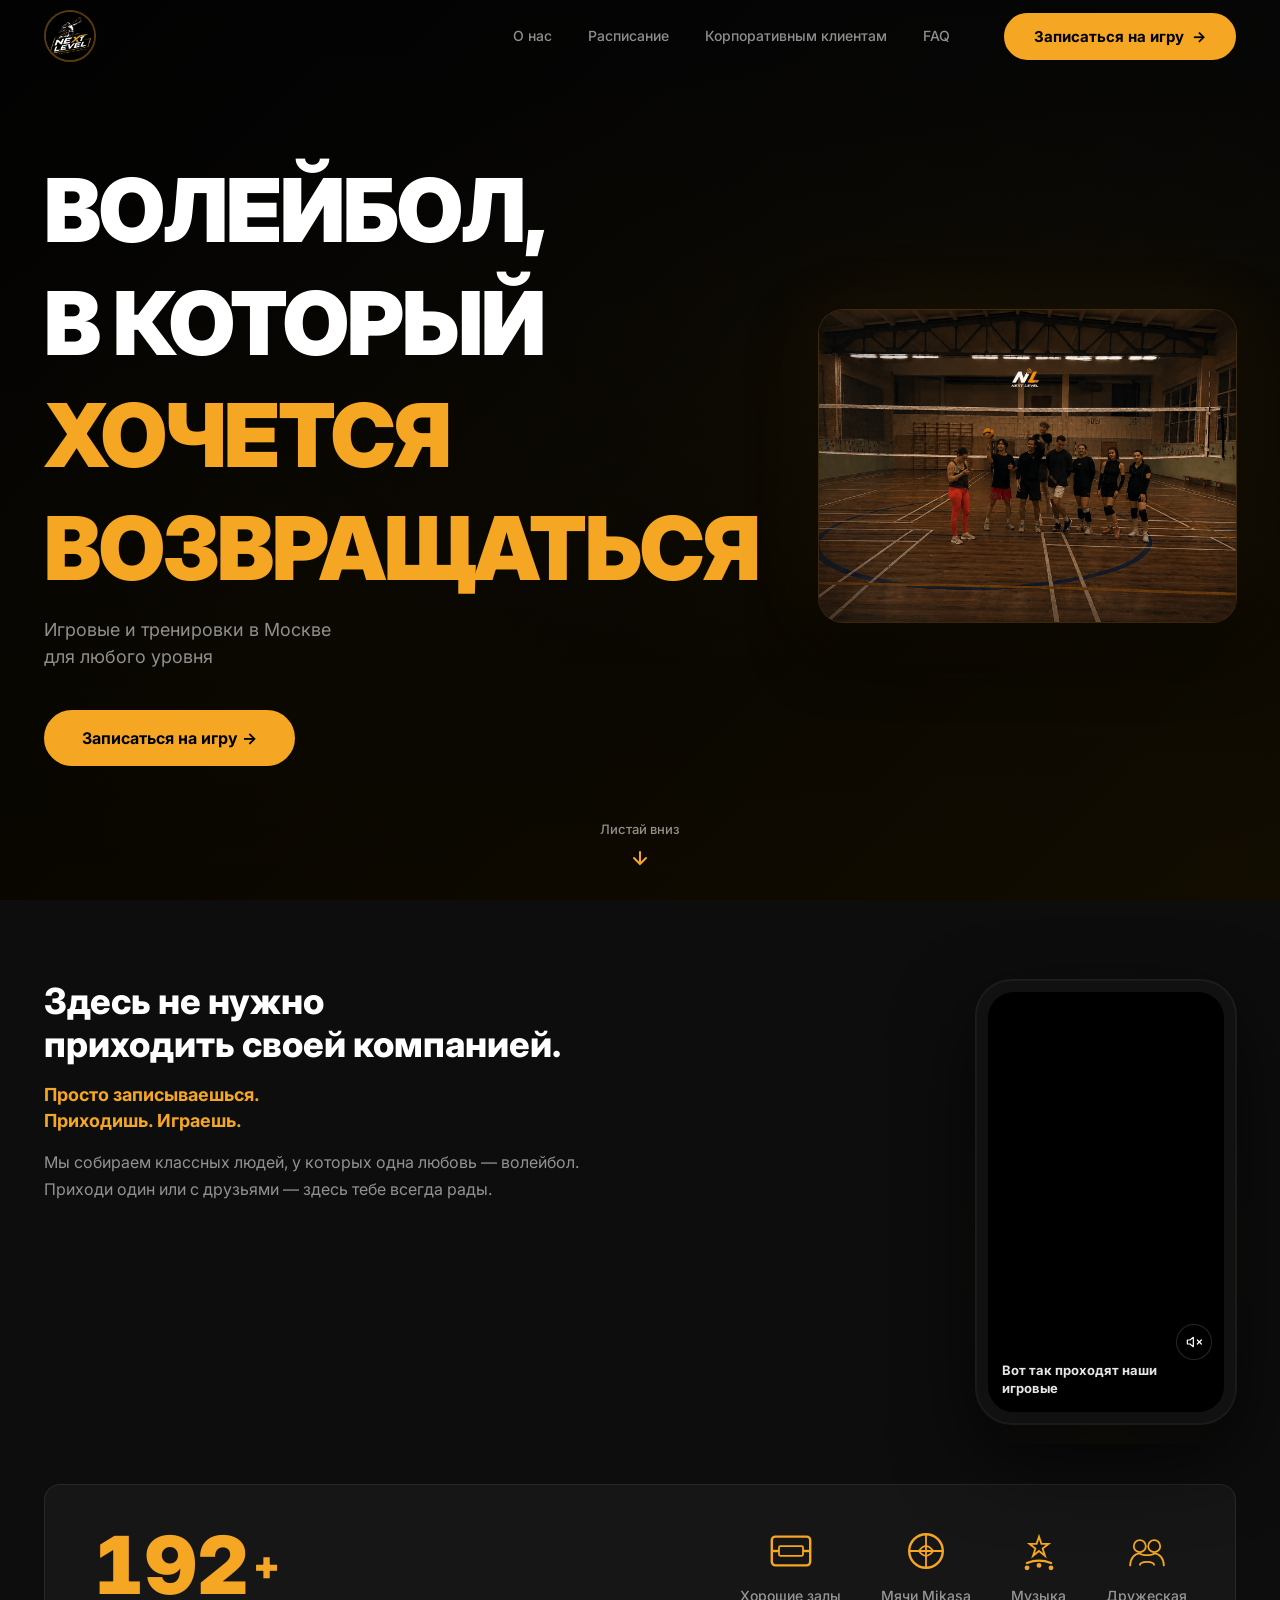
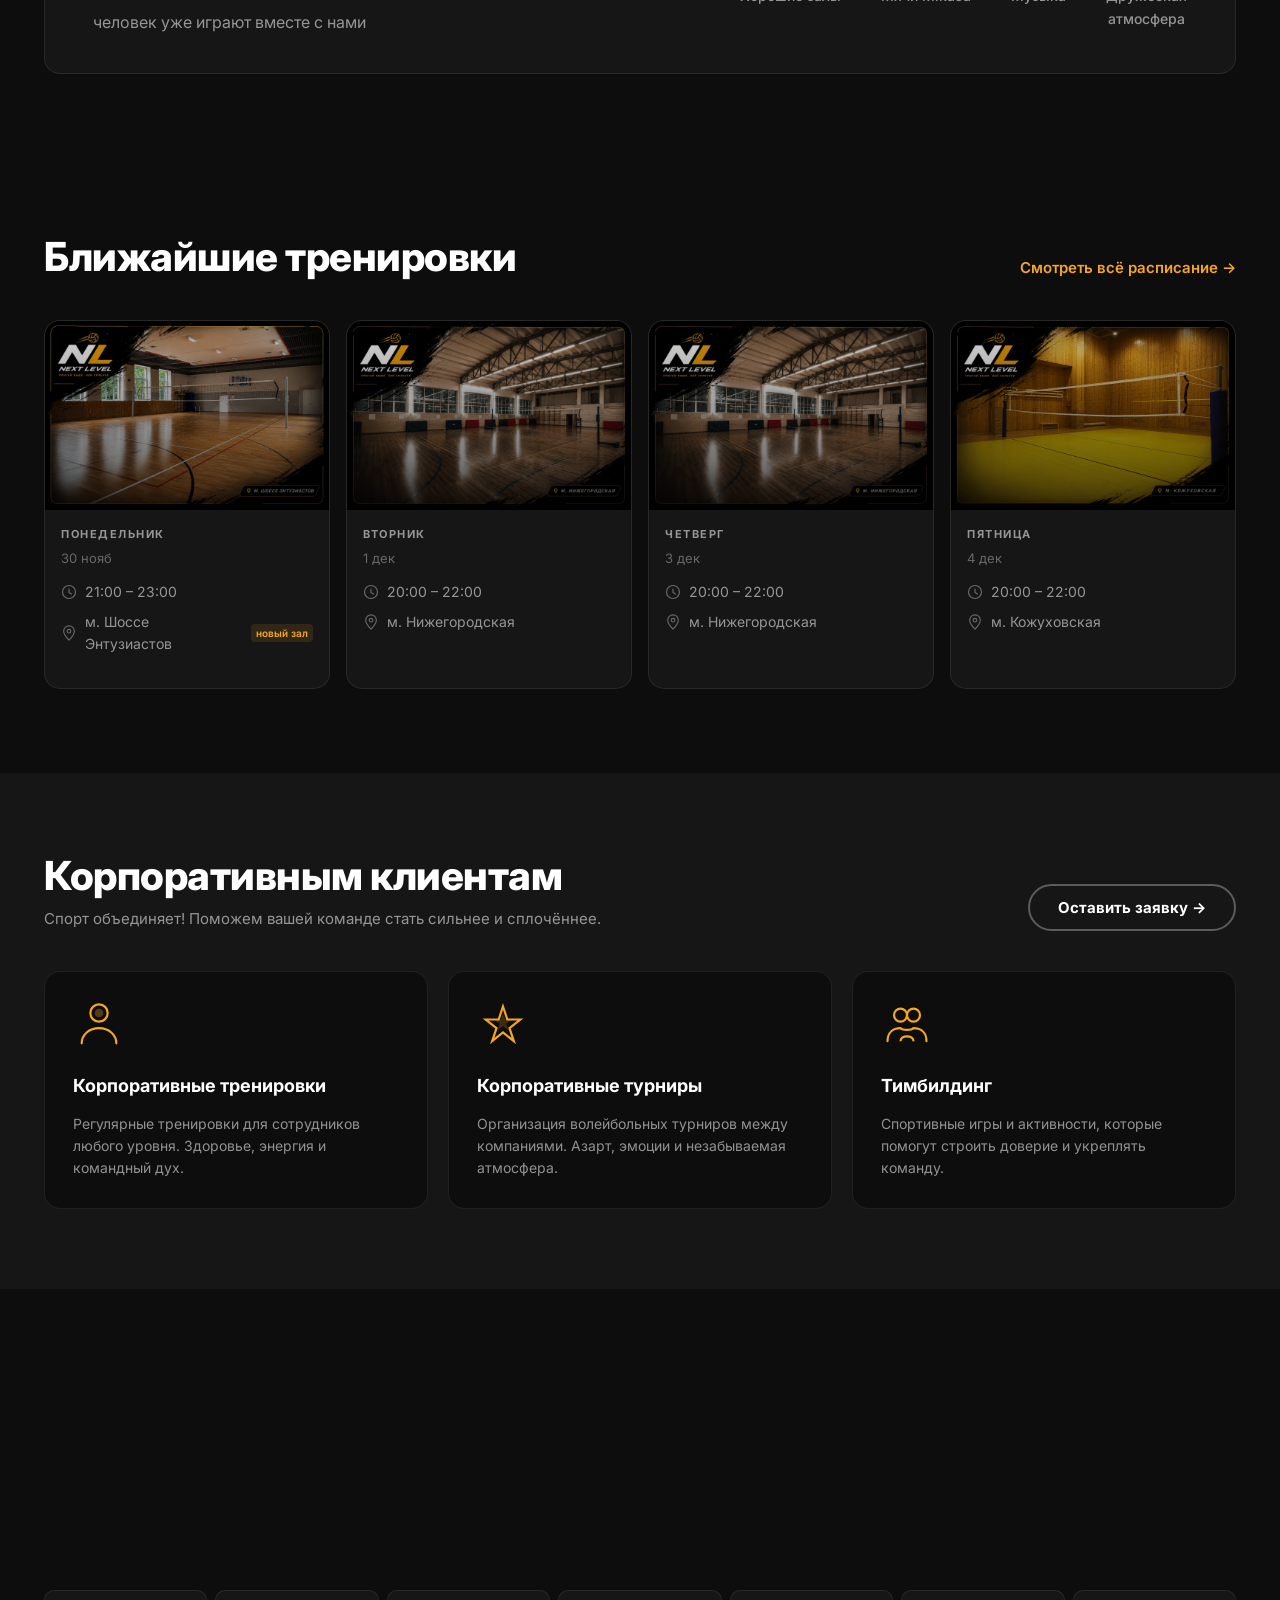
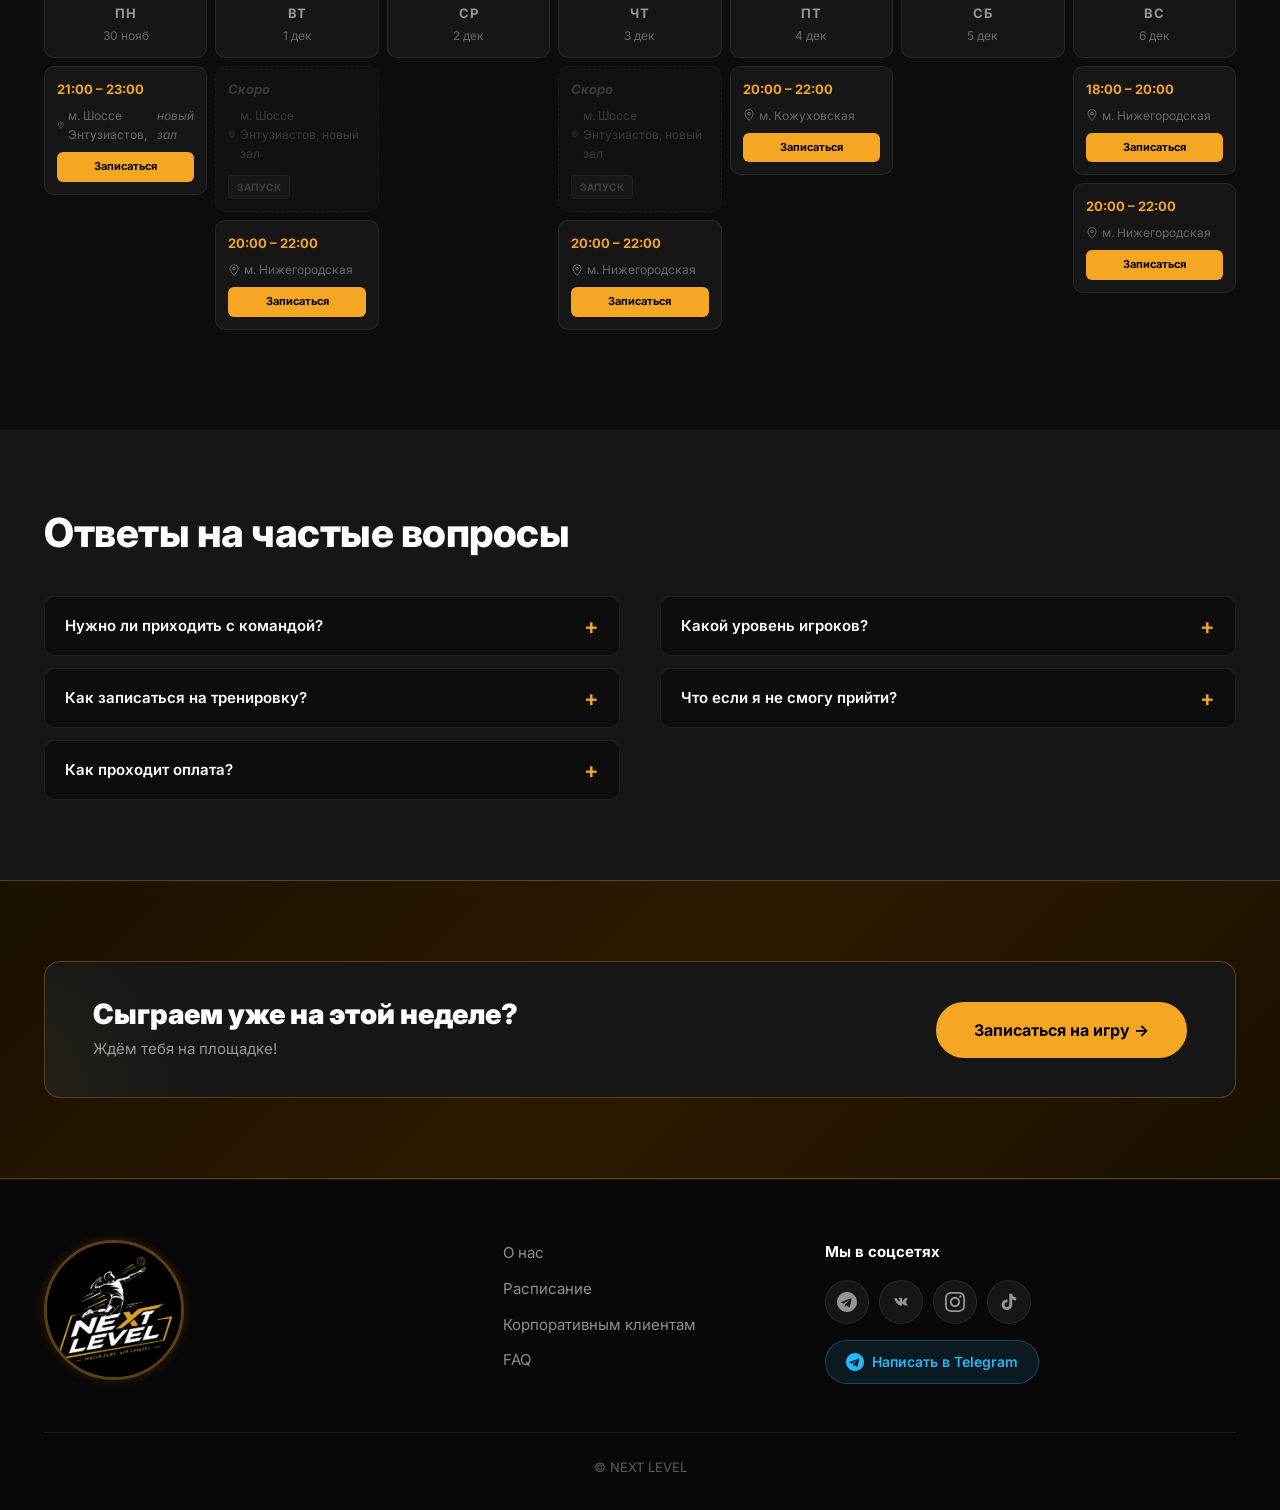
==== index.html @ ae719f9b "favicon" ====
<!DOCTYPE html>
<html lang="ru">
<head>
  <meta charset="UTF-8">
  <meta name="viewport" content="width=device-width, initial-scale=1.0">
  <meta name="description" content="NEXT LEVEL — волейбол в Москве для любого уровня. Игровые и тренировки в лучших залах города. Приходи один — уходи с командой. Записывайся онлайн!">
  <meta name="keywords" content="волейбол Москва, волейбольные тренировки, волейбол для начинающих, волейбол записаться, игровой волейбол, Next Level волейбол">
  <meta name="robots" content="index, follow">
  <meta name="author" content="NEXT LEVEL">

  <meta property="og:title" content="NEXT LEVEL — Волейбол в который хочется возвращаться">
  <meta property="og:description" content="Игровые и тренировки в Москве для любого уровня. 200+ игроков уже с нами. Записывайся онлайн!">
  <meta property="og:type" content="website">
  <meta property="og:url" content="https://nextlevel-msk.ru/">
  <meta property="og:site_name" content="NEXT LEVEL">
  <meta property="og:locale" content="ru_RU">
  <meta property="og:image" content="https://nextlevel-msk.ru/hero.png">
  <meta property="og:image:alt" content="Волейбольная тренировка NEXT LEVEL — игроки в зале">

  <meta name="twitter:card" content="summary_large_image">
  <meta name="twitter:title" content="NEXT LEVEL — Волейбол в который хочется возвращаться">
  <meta name="twitter:description" content="Игровые и тренировки в Москве для любого уровня. 200+ игроков уже с нами.">
  <meta name="twitter:image" content="https://nextlevel-msk.ru/hero.png">

  <meta name="theme-color" content="#F5A623">

  <link rel="shortcut icon" href="favicon.ico" type="image/x-icon">
  <link rel="icon" href="favicon.ico" type="image/x-icon">
  <link rel="apple-touch-icon" href="logo.png">
  <link rel="canonical" href="https://nextlevel-msk.ru/">

  <script type="application/ld+json">
  {
    "@context": "https://schema.org",
    "@type": "SportsOrganization",
    "name": "NEXT LEVEL",
    "description": "Волейбольный клуб в Москве для любого уровня. Игровые и тренировки для любого уровня — новичок, средний, средний+.",
    "url": "https://nextlevel-msk.ru",
    "logo": "https://nextlevel-msk.ru/logo.png",
    "image": "https://nextlevel-msk.ru/hero.png",
    "sport": "Волейбол",
    "areaServed": "Москва",
    "sameAs": [
      "https://t.me/next_level_volley",
      "https://www.instagram.com/next_level_volley_msk/",
      "https://www.tiktok.com/@next_level_volley",
      "https://vk.ru/next_level_volley"
    ],
    "location": [
      {
        "@type": "Place",
        "name": "Зал у м. Шоссе Энтузиастов",
        "address": {
          "@type": "PostalAddress",
          "addressLocality": "Москва",
          "addressCountry": "RU",
          "description": "м. Шоссе Энтузиастов"
        }
      },
      {
        "@type": "Place",
        "name": "Зал у м. Нижегородская",
        "address": {
          "@type": "PostalAddress",
          "addressLocality": "Москва",
          "addressCountry": "RU",
          "description": "м. Нижегородская"
        }
      },
      {
        "@type": "Place",
        "name": "Зал у м. Кожуховская",
        "address": {
          "@type": "PostalAddress",
          "addressLocality": "Москва",
          "addressCountry": "RU",
          "description": "м. Кожуховская"
        }
      }
    ]
  }
  </script>

  <title>NEXT LEVEL — Волейбол в Москве | Тренировки и игры для любого уровня</title>

  <link rel="preload" href="hero.webp" as="image" fetchpriority="high" type="image/webp">

  <link rel="preconnect" href="https://fonts.googleapis.com">
  <link rel="preconnect" href="https://fonts.gstatic.com" crossorigin>
  <link href="https://fonts.googleapis.com/css2?family=Inter:wght@400;500;600;700;800;900&display=swap" rel="stylesheet">

  <link rel="stylesheet" href="styles.css">
</head>
<body>

  <script type="text/javascript">
    (function(m,e,t,r,i,k,a){
        m[i]=m[i]||function(){(m[i].a=m[i].a||[]).push(arguments)};
        m[i].l=1*new Date();
        for (var j = 0; j < document.scripts.length; j++) {if (document.scripts[j].src === r) { return; }}
        k=e.createElement(t),a=e.getElementsByTagName(t)[0],k.async=1,k.src=r,a.parentNode.insertBefore(k,a)
    })(window, document,'script','https://mc.yandex.ru/metrika/tag.js?id=111438851', 'ym');
    ym(111438851, 'init', {ssr:true, webvisor:true, clickmap:true, ecommerce:"dataLayer", referrer: document.referrer, url: location.href, accurateTrackBounce:true, trackLinks:true});
  </script>
  <noscript><div><img src="https://mc.yandex.ru/watch/111438851" style="position:absolute; left:-9999px;" alt=""></div></noscript>

  <header class="header" id="header">
    <div class="container header__inner">
      <a href="/" class="logo" aria-label="NEXT LEVEL — на главную">
        <picture>
          <source srcset="logo.webp" type="image/webp">
          <img src="logo.png" alt="NEXT LEVEL — Волейбол в Москве" class="logo__img" width="52" height="52">
        </picture>
      </a>

      <nav class="nav" aria-label="Основная навигация">
        <ul class="nav__list">
          <li><a class="nav__link" href="#about">О нас</a></li>
          <li><a class="nav__link" href="#schedule">Расписание</a></li>
          <li><a class="nav__link" href="#corporate">Корпоративным клиентам</a></li>
          <li><a class="nav__link" href="#faq">FAQ</a></li>
        </ul>
      </nav>

      <a href="https://t.me/next_level_volley" target="_blank" rel="noopener noreferrer" class="btn btn--primary header__cta">
        Записаться на игру <span class="btn__arrow">→</span>
      </a>

      <button class="burger" id="burger" aria-label="Открыть меню" aria-expanded="false">
        <span></span><span></span><span></span>
      </button>
    </div>

    <div class="mobile-menu" id="mobileMenu" aria-hidden="true">
      <nav aria-label="Мобильная навигация">
        <ul class="mobile-menu__list">
          <li><a class="mobile-menu__link" href="#about">О нас</a></li>
          <li><a class="mobile-menu__link" href="#schedule">Расписание</a></li>
          <li><a class="mobile-menu__link" href="#corporate">Корпоративным клиентам</a></li>
          <li><a class="mobile-menu__link" href="#faq">FAQ</a></li>
        </ul>
        <a href="https://t.me/next_level_volley" target="_blank" rel="noopener noreferrer" class="btn btn--primary mobile-menu__cta">Записаться на игру →</a>
      </nav>
    </div>
  </header>

  <main>

    <section class="hero" aria-label="Главный экран">
      <div class="hero__bg">
        <div class="hero__overlay"></div>
        <div class="hero__particles" id="particles"></div>
      </div>
      <div class="container hero__inner">
        <div class="hero__content">
          <h1 class="hero__title">
            <span class="hero__title-white reveal-up">ВОЛЕЙБОЛ,</span>
            <span class="hero__title-white reveal-up delay-1">В КОТОРЫЙ</span>
            <span class="hero__title-accent reveal-up delay-2">ХОЧЕТСЯ</span>
            <span class="hero__title-accent reveal-up delay-3">ВОЗВРАЩАТЬСЯ</span>
          </h1>
          <p class="hero__sub reveal-up delay-4">Игровые и тренировки в Москве<br>для любого уровня</p>
          <div class="hero__actions reveal-up delay-5">
            <a href="https://t.me/next_level_volley" target="_blank" rel="noopener noreferrer" class="btn btn--primary btn--large">Записаться на игру →</a>
          </div>
        </div>
        <div class="hero__image-wrap">
          <div class="hero__image-placeholder">
            <picture>
              <source srcset="hero.webp" type="image/webp">
              <img src="hero.png" alt="Волейбольная тренировка NEXT LEVEL — игроки в зале" class="hero__photo" loading="eager" decoding="async" fetchpriority="high">
            </picture>
            <div class="hero__photo-overlay"></div>
          </div>
        </div>
      </div>
      <div class="hero__scroll-hint">
        <span>Листай вниз</span>
        <div class="hero__scroll-arrow">
          <svg width="20" height="20" viewBox="0 0 20 20" fill="none" aria-hidden="true">
            <path d="M10 4v12M4 10l6 6 6-6" stroke="#F5A623" stroke-width="2" stroke-linecap="round"/>
          </svg>
        </div>
      </div>
    </section>

    <section class="about section" id="about" aria-label="О нас">
      <div class="container">
        <div class="about__grid">
          <div class="about__content reveal-left">
            <h2 class="about__title">Здесь не нужно<br>приходить своей компанией.</h2>
            <p class="about__accent">Просто записываешься.<br>Приходишь. Играешь.</p>
            <p class="about__text">Мы собираем классных людей, у которых одна любовь — волейбол. Приходи один или с друзьями — здесь тебе всегда рады.</p>
          </div>
          <div class="about__media-wrap reveal-right">
            <div class="reel-frame">
              <div class="reel-frame__phone">
                <div class="reel-frame__screen">
                  <video
                    class="reel-video"
                    id="reelVideo"
                    src="reel_small.mp4"
                    autoplay
                    muted
                    loop
                    playsinline
                    preload="metadata"
                    aria-label="Видео с тренировки NEXT LEVEL"
                  ></video>
                  <button class="reel-mute-btn" id="reelMuteBtn" aria-label="Включить звук">
                    <svg class="icon-muted" viewBox="0 0 24 24" fill="none" aria-hidden="true">
                      <path d="M11 5L6 9H2v6h4l5 4V5z" stroke="currentColor" stroke-width="1.8" stroke-linejoin="round"/>
                      <line x1="23" y1="9" x2="17" y2="15" stroke="currentColor" stroke-width="1.8" stroke-linecap="round"/>
                      <line x1="17" y1="9" x2="23" y2="15" stroke="currentColor" stroke-width="1.8" stroke-linecap="round"/>
                    </svg>
                    <svg class="icon-unmuted" viewBox="0 0 24 24" fill="none" aria-hidden="true" style="display:none">
                      <path d="M11 5L6 9H2v6h4l5 4V5z" stroke="currentColor" stroke-width="1.8" stroke-linejoin="round"/>
                      <path d="M15.54 8.46a5 5 0 010 7.07M19.07 4.93a10 10 0 010 14.14" stroke="currentColor" stroke-width="1.8" stroke-linecap="round"/>
                    </svg>
                  </button>
                  <div class="reel-label">
                    <span>Вот так проходят наши игровые</span>
                  </div>
                </div>
              </div>
              <div class="reel-frame__glow" aria-hidden="true"></div>
            </div>
          </div>
        </div>

        <div class="stats reveal-up">
          <div class="stats__counter">
            <div class="stats__main">
              <span class="stats__number" data-target="200">0</span>
              <span class="stats__plus">+</span>
            </div>
            <p class="stats__label">человек уже играют вместе с нами</p>
          </div>
          <div class="stats__features">
            <div class="stats__feature">
              <div class="stats__icon">
                <svg viewBox="0 0 40 40" fill="none" aria-hidden="true">
                  <rect x="4" y="8" width="32" height="24" rx="3" stroke="#F5A623" stroke-width="2"/>
                  <rect x="10" y="16" width="20" height="8" rx="1" stroke="#F5A623" stroke-width="1.5"/>
                  <line x1="4" y1="20" x2="10" y2="20" stroke="#F5A623" stroke-width="2"/>
                  <line x1="30" y1="20" x2="36" y2="20" stroke="#F5A623" stroke-width="2"/>
                </svg>
              </div>
              <span>Хорошие залы</span>
            </div>
            <div class="stats__feature">
              <div class="stats__icon">
                <svg viewBox="0 0 40 40" fill="none" aria-hidden="true">
                  <circle cx="20" cy="20" r="14" stroke="#F5A623" stroke-width="2"/>
                  <path d="M14 20 Q20 12 26 20 Q20 28 14 20Z" stroke="#F5A623" stroke-width="1.5" fill="none"/>
                  <line x1="20" y1="6" x2="20" y2="34" stroke="#F5A623" stroke-width="1.5"/>
                  <line x1="6" y1="20" x2="34" y2="20" stroke="#F5A623" stroke-width="1.5"/>
                </svg>
              </div>
              <span>Мячи Mikasa</span>
            </div>
            <div class="stats__feature">
              <div class="stats__icon">
                <svg viewBox="0 0 40 40" fill="none" aria-hidden="true">
                  <path d="M20 8 L22 14 L28 14 L23 18 L25 24 L20 20 L15 24 L17 18 L12 14 L18 14 Z" stroke="#F5A623" stroke-width="1.5" fill="none"/>
                  <path d="M10 30 Q20 26 30 30" stroke="#F5A623" stroke-width="2" stroke-linecap="round"/>
                  <circle cx="10" cy="34" r="2" fill="#F5A623"/>
                  <circle cx="20" cy="32" r="2" fill="#F5A623"/>
                  <circle cx="30" cy="34" r="2" fill="#F5A623"/>
                </svg>
              </div>
              <span>Музыка</span>
            </div>
            <div class="stats__feature">
              <div class="stats__icon">
                <svg viewBox="0 0 40 40" fill="none" aria-hidden="true">
                  <circle cx="14" cy="16" r="5" stroke="#F5A623" stroke-width="1.5"/>
                  <circle cx="26" cy="16" r="5" stroke="#F5A623" stroke-width="1.5"/>
                  <path d="M6 32 C6 26 10 22 14 22" stroke="#F5A623" stroke-width="1.5" stroke-linecap="round"/>
                  <path d="M34 32 C34 26 30 22 26 22" stroke="#F5A623" stroke-width="1.5" stroke-linecap="round"/>
                  <path d="M14 22 C16 24 24 24 26 22" stroke="#F5A623" stroke-width="1.5"/>
                  <path d="M14 32 C14 28 26 28 26 32" stroke="#F5A623" stroke-width="1.5"/>
                </svg>
              </div>
              <span>Дружеская<br>атмосфера</span>
            </div>
          </div>
        </div>
      </div>
    </section>

    <section class="upcoming section" id="upcoming" aria-label="Ближайшие тренировки">
      <div class="container">
        <div class="section-header">
          <h2 class="section-title reveal-up">Ближайшие тренировки</h2>
          <a href="#schedule" class="section-link reveal-up">Смотреть всё расписание →</a>
        </div>

        <div class="training-cards" id="upcomingCards"></div>
      </div>
    </section>

    <section class="corporate section" id="corporate" aria-label="Корпоративным клиентам">
      <div class="container">
        <div class="section-header">
          <div class="reveal-left">
            <h2 class="section-title">Корпоративным клиентам</h2>
            <p class="section-sub">Спорт объединяет! Поможем вашей команде стать сильнее и сплочённее.</p>
          </div>
          <a href="https://t.me/fusion_1" target="_blank" rel="noopener noreferrer" class="btn btn--outline reveal-right">Оставить заявку →</a>
        </div>

        <div class="corporate__grid">
          <div class="corporate__card reveal-up">
            <div class="corporate__icon">
              <svg viewBox="0 0 48 48" fill="none" aria-hidden="true">
                <circle cx="24" cy="12" r="8" stroke="#F5A623" stroke-width="2"/>
                <path d="M8 40 C8 32 15 26 24 26 C33 26 40 32 40 40" stroke="#F5A623" stroke-width="2" stroke-linecap="round"/>
                <circle cx="24" cy="12" r="4" fill="#F5A623" opacity="0.3"/>
              </svg>
            </div>
            <h3 class="corporate__title">Корпоративные тренировки</h3>
            <p class="corporate__text">Регулярные тренировки для сотрудников любого уровня. Здоровье, энергия и командный дух.</p>
          </div>

          <div class="corporate__card reveal-up delay-1">
            <div class="corporate__icon">
              <svg viewBox="0 0 48 48" fill="none" aria-hidden="true">
                <path d="M24 6 L28 18 H40 L30 26 L34 38 L24 30 L14 38 L18 26 L8 18 H20 Z" stroke="#F5A623" stroke-width="2" fill="none"/>
                <path d="M24 12 L26 18 H32 L27 22 L29 28 L24 24 L19 28 L21 22 L16 18 H22 Z" fill="#F5A623" opacity="0.2"/>
              </svg>
            </div>
            <h3 class="corporate__title">Корпоративные турниры</h3>
            <p class="corporate__text">Организация волейбольных турниров между компаниями. Азарт, эмоции и незабываемая атмосфера.</p>
          </div>

          <div class="corporate__card reveal-up delay-2">
            <div class="corporate__icon">
              <svg viewBox="0 0 48 48" fill="none" aria-hidden="true">
                <circle cx="18" cy="14" r="6" stroke="#F5A623" stroke-width="2"/>
                <circle cx="30" cy="14" r="6" stroke="#F5A623" stroke-width="2"/>
                <path d="M6 38 C6 30 11 26 18 26" stroke="#F5A623" stroke-width="2" stroke-linecap="round"/>
                <path d="M42 38 C42 30 37 26 30 26" stroke="#F5A623" stroke-width="2" stroke-linecap="round"/>
                <path d="M18 26 C20 28 28 28 30 26" stroke="#F5A623" stroke-width="2"/>
                <path d="M18 38 C18 32 30 32 30 38" stroke="#F5A623" stroke-width="2"/>
              </svg>
            </div>
            <h3 class="corporate__title">Тимбилдинг</h3>
            <p class="corporate__text">Спортивные игры и активности, которые помогут строить доверие и укреплять команду.</p>
          </div>
        </div>
      </div>
    </section>

    <section class="schedule section" id="schedule" aria-label="Расписание тренировок">
      <div class="container">
        <div class="schedule__header">
          <div class="reveal-left">
            <h2 class="section-title">Всё расписание</h2>
            <p class="section-sub">Выбери удобное время и присоединяйся к игре!</p>
          </div>
        </div>

        <div class="schedule__filters reveal-up">
          <select class="filter-select" id="filterMetro" aria-label="Выбрать метро">
            <option value="">Любое метро</option>
            <option value="shosse">м. Шоссе Энтузиастов</option>
            <option value="nizh">м. Нижегородская</option>
            <option value="kozh">м. Кожуховская</option>
          </select>
          <select class="filter-select" id="filterDay" aria-label="Выбрать день">
            <option value="">Любой день</option>
            <option value="mon">Понедельник</option>
            <option value="tue">Вторник</option>
            <option value="wed">Среда</option>
            <option value="thu">Четверг</option>
            <option value="fri">Пятница</option>
            <option value="sat">Суббота</option>
            <option value="sun">Воскресенье</option>
          </select>
        </div>

        <div class="schedule__week-nav reveal-up">
          <button class="week-nav-btn" id="prevWeek" aria-label="Предыдущая неделя">
            <svg width="20" height="20" viewBox="0 0 20 20" fill="none"><path d="M12 4l-6 6 6 6" stroke="currentColor" stroke-width="2" stroke-linecap="round"/></svg>
          </button>
          <span class="week-range" id="weekRange">20 – 26 мая</span>
          <button class="week-nav-btn" id="nextWeek" aria-label="Следующая неделя">
            <svg width="20" height="20" viewBox="0 0 20 20" fill="none"><path d="M8 4l6 6-6 6" stroke="currentColor" stroke-width="2" stroke-linecap="round"/></svg>
          </button>
        </div>

        <div class="schedule__grid" id="scheduleGrid"></div>

        <div class="session-detail" id="sessionDetail" aria-hidden="true">
          <button class="session-detail__close" id="closeDetail" aria-label="Закрыть">×</button>
          <div class="session-detail__content" id="sessionDetailContent"></div>
        </div>
      </div>
    </section>

    <section class="faq section" id="faq" aria-label="Часто задаваемые вопросы">
      <div class="container">
        <h2 class="section-title reveal-up">Ответы на частые вопросы</h2>
        <div class="faq__grid">
          <div class="faq__col">
            <div class="faq__item reveal-up">
              <button class="faq__question" aria-expanded="false">
                Нужно ли приходить с командой?
                <span class="faq__icon">+</span>
              </button>
              <div class="faq__answer">
                <p>Нет! Мы специально собираем людей с разных сторон — у нас всегда найдётся место в команде. Приходи один, познакомишься с новыми людьми прямо на площадке.</p>
              </div>
            </div>
            <div class="faq__item reveal-up delay-1">
              <button class="faq__question" aria-expanded="false">
                Как записаться на тренировку?
                <span class="faq__icon">+</span>
              </button>
              <div class="faq__answer">
                <p>Заходи в нашу группу в Telegram, находи пост с нужной тренировкой и открывай комментарии. Скопируй последний список участников, добавь своё имя и отправь — готово, ты в игре.</p>
              </div>
            </div>
            <div class="faq__item reveal-up delay-2">
              <button class="faq__question" aria-expanded="false">
                Как проходит оплата?
                <span class="faq__icon">+</span>
              </button>
              <div class="faq__answer">
                <p>Оплатить нужно за 4 часа до игры по реквизитам, которые указаны в посте с тренировкой — их найдёшь в нашей группе в Telegram.</p>
              </div>
            </div>
          </div>
          <div class="faq__col">
            <div class="faq__item reveal-up">
              <button class="faq__question" aria-expanded="false">
                Какой уровень игроков?
                <span class="faq__icon">+</span>
              </button>
              <div class="faq__answer">
                <p>У нас есть игры для разных уровней: новичок, средний и средний+. Выбирай подходящий — никто не будет ругаться за ошибки!</p>
              </div>
            </div>
            <div class="faq__item reveal-up delay-1">
              <button class="faq__question" aria-expanded="false">
                Что если я не смогу прийти?
                <span class="faq__icon">+</span>
              </button>
              <div class="faq__answer">
                <p>Выписаться нужно так же, как и записался — в комментариях к посту в Telegram, не позднее чем за 4 часа до игры. При отмене позже — штраф в размере стоимости тренировки.</p>
              </div>
            </div>
          </div>
        </div>
      </div>
    </section>

    <section class="cta-banner section" id="signup" aria-label="Записаться на игру">
      <div class="container">
        <div class="cta-banner__inner reveal-up">
          <div class="cta-banner__content">
            <h2 class="cta-banner__title">Сыграем уже на этой неделе?</h2>
            <p class="cta-banner__sub">Ждём тебя на площадке!</p>
          </div>
          <a href="https://t.me/next_level_volley" target="_blank" rel="noopener noreferrer" class="btn btn--primary btn--large cta-banner__btn">Записаться на игру →</a>
        </div>
      </div>
    </section>

  </main>

  <footer class="footer" aria-label="Подвал сайта">
    <div class="container">
      <div class="footer__grid">
        <div class="footer__brand">
          <a href="/" class="logo" aria-label="NEXT LEVEL — на главную">
            <picture>
              <source srcset="logo.webp" type="image/webp">
              <img src="logo.png" alt="NEXT LEVEL — Волейбол в Москве" class="logo__img logo__img--footer" width="160" height="160">
            </picture>
          </a>
        </div>

        <nav class="footer__nav" aria-label="Навигация">
          <ul>
            <li><a href="#about">О нас</a></li>
            <li><a href="#schedule">Расписание</a></li>
            <li><a href="#corporate">Корпоративным клиентам</a></li>
            <li><a href="#faq">FAQ</a></li>
          </ul>
        </nav>

        <div class="footer__social">
          <p class="footer__social-title">Мы в соцсетях</p>
          <div class="footer__social-links">
            <a href="https://t.me/next_level_volley" target="_blank" rel="noopener noreferrer" class="social-btn" aria-label="Telegram">
              <svg viewBox="0 0 24 24" fill="currentColor" aria-hidden="true"><path d="M12 0C5.373 0 0 5.373 0 12s5.373 12 12 12 12-5.373 12-12S18.627 0 12 0zm5.562 8.248l-2.01 9.473c-.145.658-.537.818-1.084.508l-3-2.21-1.447 1.394c-.16.16-.295.295-.605.295l.213-3.053 5.56-5.023c.242-.213-.054-.333-.373-.12l-6.871 4.326-2.962-.924c-.643-.204-.657-.643.136-.953l11.57-4.461c.537-.194 1.006.131.873.748z"/></svg>
            </a>
            <a href="https://vk.ru/next_level_volley" target="_blank" rel="noopener noreferrer" class="social-btn" aria-label="ВКонтакте">
              <svg viewBox="0 0 24 24" fill="currentColor" aria-hidden="true"><path d="M12.785 16.241s.288-.032.436-.194c.136-.148.132-.427.132-.427s-.02-1.304.587-1.496c.598-.19 1.365 1.26 2.179 1.815.615.42 1.082.328 1.082.328l2.172-.03s1.135-.07.597-.963c-.044-.073-.314-.661-1.618-1.869-1.364-1.263-1.181-1.059.462-3.243.998-1.332 1.396-2.145 1.271-2.493-.12-.332-.855-.244-.855-.244l-2.443.015s-.181-.025-.315.056c-.132.079-.217.262-.217.262s-.386 1.026-.9 1.898c-1.085 1.844-1.52 1.942-1.697 1.827-.412-.267-.309-1.073-.309-1.646 0-1.79.271-2.535-.528-2.727-.265-.064-.46-.106-1.137-.113-.869-.009-1.603.003-2.019.206-.277.134-.49.433-.36.45.161.021.525.098.718.361.249.341.24 1.107.24 1.107s.143 2.107-.333 2.369c-.327.178-.775-.185-1.737-1.849-.493-.854-.866-1.8-.866-1.8s-.072-.176-.202-.271c-.157-.115-.376-.151-.376-.151l-2.322.015s-.349.01-.477.162c-.114.136-.009.417-.009.417s1.818 4.252 3.877 6.396c1.888 1.97 4.031 1.842 4.031 1.842h.972z"/></svg>
            </a>
            <a href="https://www.instagram.com/next_level_volley_msk/" target="_blank" rel="noopener noreferrer" class="social-btn" aria-label="Instagram">
              <svg viewBox="0 0 24 24" fill="currentColor" aria-hidden="true"><path d="M12 2.163c3.204 0 3.584.012 4.85.07 3.252.148 4.771 1.691 4.919 4.919.058 1.265.069 1.645.069 4.849 0 3.205-.012 3.584-.069 4.849-.149 3.225-1.664 4.771-4.919 4.919-1.266.058-1.644.07-4.85.07-3.204 0-3.584-.012-4.849-.07-3.26-.149-4.771-1.699-4.919-4.92-.058-1.265-.07-1.644-.07-4.849 0-3.204.013-3.583.07-4.849.149-3.227 1.664-4.771 4.919-4.919 1.266-.057 1.645-.069 4.849-.069zm0-2.163c-3.259 0-3.667.014-4.947.072-4.358.2-6.78 2.618-6.98 6.98-.059 1.281-.073 1.689-.073 4.948 0 3.259.014 3.668.072 4.948.2 4.358 2.618 6.78 6.98 6.98 1.281.058 1.689.072 4.948.072 3.259 0 3.668-.014 4.948-.072 4.354-.2 6.782-2.618 6.979-6.98.059-1.28.073-1.689.073-4.948 0-3.259-.014-3.667-.072-4.947-.196-4.354-2.617-6.78-6.979-6.98-1.281-.059-1.69-.073-4.949-.073zm0 5.838c-3.403 0-6.162 2.759-6.162 6.162s2.759 6.163 6.162 6.163 6.162-2.759 6.162-6.163c0-3.403-2.759-6.162-6.162-6.162zm0 10.162c-2.209 0-4-1.79-4-4 0-2.209 1.791-4 4-4s4 1.791 4 4c0 2.21-1.791 4-4 4zm6.406-11.845c-.796 0-1.441.645-1.441 1.44s.645 1.44 1.441 1.44c.795 0 1.439-.645 1.439-1.44s-.644-1.44-1.439-1.44z"/></svg>
            </a>
            <a href="https://www.tiktok.com/@next_level_volley" target="_blank" rel="noopener noreferrer" class="social-btn" aria-label="TikTok">
              <svg viewBox="0 0 24 24" fill="currentColor" aria-hidden="true"><path d="M19.59 6.69a4.83 4.83 0 01-3.77-4.25V2h-3.45v13.67a2.89 2.89 0 01-2.88 2.5 2.89 2.89 0 01-2.89-2.89 2.89 2.89 0 012.89-2.89c.28 0 .54.04.79.1V9.01a6.27 6.27 0 00-.79-.05 6.34 6.34 0 00-6.34 6.34 6.34 6.34 0 006.34 6.34 6.34 6.34 0 006.33-6.34V8.67a8.27 8.27 0 004.83 1.54V6.69a4.85 4.85 0 01-1.06 0z"/></svg>
            </a>
          </div>
          <a href="https://t.me/fusion_1" target="_blank" rel="noopener noreferrer" class="btn btn--telegram">
            <svg viewBox="0 0 24 24" fill="currentColor" width="18" height="18" aria-hidden="true"><path d="M12 0C5.373 0 0 5.373 0 12s5.373 12 12 12 12-5.373 12-12S18.627 0 12 0zm5.562 8.248l-2.01 9.473c-.145.658-.537.818-1.084.508l-3-2.21-1.447 1.394c-.16.16-.295.295-.605.295l.213-3.053 5.56-5.023c.242-.213-.054-.333-.373-.12l-6.871 4.326-2.962-.924c-.643-.204-.657-.643.136-.953l11.57-4.461c.537-.194 1.006.131.873.748z"/></svg>
            Написать в Telegram
          </a>
        </div>
      </div>

      <div class="footer__bottom">
        <p>© NEXT LEVEL</p>
      </div>
    </div>
  </footer>

  <script src="main.js" defer></script>
</body>
</html>
---- styles.css ----
*, *::before, *::after { box-sizing: border-box; margin: 0; padding: 0; }

:root {
  --accent: #F5A623;
  --accent-dark: #E8960F;
  --accent-light: rgba(245, 166, 35, 0.15);
  --bg: #0D0D0D;
  --bg-card: #161616;
  --bg-card-2: #1E1E1E;
  --text: #FFFFFF;
  --text-muted: rgba(255,255,255,0.55);
  --text-dim: rgba(255,255,255,0.35);
  --border: rgba(255,255,255,0.08);
  --border-accent: rgba(245,166,35,0.3);
  --radius: 16px;
  --radius-sm: 10px;
  --transition: 0.3s cubic-bezier(0.4,0,0.2,1);
  --shadow: 0 8px 32px rgba(0,0,0,0.4);
  --shadow-accent: 0 0 40px rgba(245,166,35,0.2);
}

html { scroll-behavior: smooth; font-size: 16px; }

body {
  font-family: 'Inter', -apple-system, BlinkMacSystemFont, sans-serif;
  background: var(--bg);
  color: var(--text);
  line-height: 1.6;
  overflow-x: hidden;
  -webkit-font-smoothing: antialiased;
}

a { color: inherit; text-decoration: none; }
ul { list-style: none; }
img, svg { display: block; max-width: 100%; }
button { cursor: pointer; border: none; background: none; font-family: inherit; }

.container {
  max-width: 1240px;
  margin: 0 auto;
  padding: 0 24px;
}

.section { padding: 80px 0; }

.section-header {
  display: flex;
  align-items: flex-end;
  justify-content: space-between;
  margin-bottom: 40px;
  gap: 20px;
  flex-wrap: wrap;
}

.section-title {
  font-size: clamp(28px, 4vw, 40px);
  font-weight: 800;
  line-height: 1.15;
  letter-spacing: -0.5px;
}

.section-sub {
  margin-top: 8px;
  color: var(--text-muted);
  font-size: 15px;
}

.section-link {
  color: var(--accent);
  font-weight: 600;
  font-size: 15px;
  white-space: nowrap;
  transition: opacity var(--transition);
}
.section-link:hover { opacity: 0.8; }

.btn {
  display: inline-flex;
  align-items: center;
  gap: 8px;
  padding: 14px 28px;
  border-radius: 50px;
  font-weight: 700;
  font-size: 15px;
  transition: all var(--transition);
  cursor: pointer;
  border: 2px solid transparent;
  line-height: 1;
}

.btn--primary {
  background: var(--accent);
  color: #000;
  border-color: var(--accent);
}
.btn--primary:hover {
  background: var(--accent-dark);
  border-color: var(--accent-dark);
  transform: translateY(-2px);
  box-shadow: 0 8px 24px rgba(245,166,35,0.4);
}

.btn--outline {
  background: transparent;
  color: var(--text);
  border-color: rgba(255,255,255,0.3);
}
.btn--outline:hover {
  border-color: var(--accent);
  color: var(--accent);
  transform: translateY(-2px);
}

.btn--large { padding: 18px 36px; font-size: 16px; }

.btn--telegram {
  display: inline-flex;
  align-items: center;
  gap: 8px;
  padding: 12px 20px;
  background: rgba(41,182,246,0.1);
  border: 1px solid rgba(41,182,246,0.3);
  border-radius: 50px;
  font-size: 14px;
  font-weight: 600;
  color: #29B6F6;
  margin-top: 16px;
  transition: all var(--transition);
}
.btn--telegram:hover {
  background: rgba(41,182,246,0.2);
  transform: translateY(-2px);
}

.header {
  position: fixed;
  top: 0;
  left: 0;
  right: 0;
  z-index: 100;
  transition: background var(--transition), backdrop-filter var(--transition), box-shadow var(--transition);
}

.header.scrolled {
  background: rgba(13,13,13,0.92);
  backdrop-filter: blur(20px);
  -webkit-backdrop-filter: blur(20px);
  box-shadow: 0 1px 0 var(--border);
}

.header__inner {
  display: flex;
  align-items: center;
  gap: 32px;
  height: 72px;
}

.logo {
  display: flex;
  align-items: center;
  flex-shrink: 0;
}

.logo__img {
  height: 52px;
  width: 52px;
  display: block;
  object-fit: cover;
  border-radius: 50%;
  border: 2px solid rgba(245, 166, 35, 0.35);
  transition: filter var(--transition), transform var(--transition), border-color var(--transition);
}
.logo__img:hover {
  filter: none;
  box-shadow: 0 0 18px rgba(245, 166, 35, 0.55);
  border-color: var(--accent);
  transform: scale(1.05);
}

.logo__img--footer {
  height: 140px;
  width: 140px;
  border-width: 3px;
  box-shadow: 0 0 12px rgba(245, 166, 35, 0.15);
}
.logo__img--footer:hover {
  filter: none;
  box-shadow: 0 0 32px rgba(245, 166, 35, 0.55);
  border-color: var(--accent);
}

.nav { margin-left: auto; }

.nav__list {
  display: flex;
  gap: 8px;
}

.nav__link {
  padding: 8px 14px;
  border-radius: 8px;
  font-size: 14px;
  font-weight: 500;
  color: var(--text-muted);
  transition: all var(--transition);
}
.nav__link:hover {
  color: var(--text);
  background: rgba(255,255,255,0.06);
}

.header__cta { margin-left: 8px; }

.burger {
  display: none;
  flex-direction: column;
  gap: 5px;
  padding: 8px;
  margin-left: auto;
}
.burger span {
  width: 24px;
  height: 2px;
  background: var(--text);
  border-radius: 2px;
  transition: all var(--transition);
  display: block;
}
.burger.active span:nth-child(1) { transform: translateY(7px) rotate(45deg); }
.burger.active span:nth-child(2) { opacity: 0; }
.burger.active span:nth-child(3) { transform: translateY(-7px) rotate(-45deg); }

.mobile-menu {
  position: absolute;
  top: 72px;
  left: 0;
  right: 0;
  background: rgba(13,13,13,0.97);
  backdrop-filter: blur(20px);
  padding: 24px;
  border-top: 1px solid var(--border);
  transform: translateY(-100%);
  opacity: 0;
  pointer-events: none;
  transition: all 0.35s cubic-bezier(0.4,0,0.2,1);
}
.mobile-menu.open {
  transform: translateY(0);
  opacity: 1;
  pointer-events: all;
}

.mobile-menu__list { display: flex; flex-direction: column; gap: 4px; margin-bottom: 24px; }
.mobile-menu__link {
  display: block;
  padding: 14px 16px;
  font-size: 18px;
  font-weight: 600;
  color: var(--text-muted);
  border-radius: 10px;
  transition: all var(--transition);
}
.mobile-menu__link:hover { color: var(--text); background: rgba(255,255,255,0.06); }
.mobile-menu__cta { width: 100%; justify-content: center; }

.hero {
  position: relative;
  min-height: 100svh;
  display: flex;
  align-items: center;
  overflow: hidden;
  padding-top: 72px;
}

.hero__bg {
  position: absolute;
  inset: 0;
  z-index: 0;
}

.hero__overlay {
  position: absolute;
  inset: 0;
  background: linear-gradient(
    135deg,
    rgba(0,0,0,0.85) 0%,
    rgba(0,0,0,0.6) 50%,
    rgba(0,0,0,0.3) 100%
  );
  z-index: 1;
}

.hero__bg::before {
  content: '';
  position: absolute;
  inset: 0;
  background:
    radial-gradient(ellipse 80% 60% at 70% 40%, rgba(245,166,35,0.08) 0%, transparent 60%),
    radial-gradient(ellipse 60% 80% at 20% 60%, rgba(245,166,35,0.05) 0%, transparent 50%),
    linear-gradient(180deg, #0D0D0D 0%, #1a1200 100%);
  animation: heroGlow 8s ease-in-out infinite alternate;
}

@keyframes heroGlow {
  0% { opacity: 1; }
  100% { opacity: 0.7; }
}

.hero__particles {
  position: absolute;
  inset: 0;
  z-index: 0;
  overflow: hidden;
}

.hero__inner {
  position: relative;
  z-index: 2;
  display: grid;
  grid-template-columns: 1fr 1fr;
  gap: 60px;
  align-items: center;
  padding-top: 40px;
  padding-bottom: 80px;
  width: 100%;
}

.hero__title {
  font-size: clamp(48px, 7vw, 88px);
  font-weight: 900;
  line-height: 1.0;
  letter-spacing: -2px;
  text-transform: uppercase;
  display: flex;
  flex-direction: column;
  gap: 0.28em;
  margin-bottom: 24px;
}

.hero__title-white { color: #FFF; }
.hero__title-accent { color: var(--accent); }

.hero__sub {
  color: var(--text-muted);
  font-size: 18px;
  line-height: 1.5;
  margin-bottom: 40px;
}

.hero__actions {
  display: flex;
  align-items: center;
  gap: 24px;
  flex-wrap: wrap;
}

.hero__image-wrap {
  display: flex;
  justify-content: center;
  align-items: center;
}

.hero__image-placeholder {
  position: relative;
  width: 100%;
  max-width: 520px;
  border-radius: 24px;
  overflow: hidden;
  box-shadow: 0 0 0 1px rgba(245,166,35,0.2), 0 24px 64px rgba(0,0,0,0.6), 0 0 80px rgba(245,166,35,0.08);
  animation: float 6s ease-in-out infinite;
}

.hero__photo {
  width: 100%;
  height: 100%;
  display: block;
  object-fit: cover;
  aspect-ratio: 4/3;
}

.hero__photo-overlay {
  position: absolute;
  inset: 0;
  background:
    linear-gradient(to top, rgba(13,13,13,0.5) 0%, transparent 40%),
    linear-gradient(to right, rgba(13,13,13,0.3) 0%, transparent 30%);
  pointer-events: none;
}

@keyframes float {
  0%, 100% { transform: translateY(0); }
  50% { transform: translateY(-14px); }
}

.hero__scroll-hint {
  position: absolute;
  bottom: 32px;
  left: 50%;
  transform: translateX(-50%);
  z-index: 2;
  display: flex;
  flex-direction: column;
  align-items: center;
  gap: 8px;
  color: var(--text-muted);
  font-size: 13px;
  font-weight: 500;
  animation: scrollHint 2s ease-in-out infinite;
}

@keyframes scrollHint {
  0%, 100% { opacity: 0.5; transform: translateX(-50%) translateY(0); }
  50% { opacity: 1; transform: translateX(-50%) translateY(6px); }
}

.reveal-up, .reveal-left, .reveal-right {
  opacity: 0;
  transition: opacity 0.7s cubic-bezier(0.4,0,0.2,1), transform 0.7s cubic-bezier(0.4,0,0.2,1);
}
.reveal-up { transform: translateY(40px); }
.reveal-left { transform: translateX(-40px); }
.reveal-right { transform: translateX(40px); }

.reveal-up.visible, .reveal-left.visible, .reveal-right.visible {
  opacity: 1;
  transform: none;
}

.delay-1 { transition-delay: 0.1s !important; }
.delay-2 { transition-delay: 0.2s !important; }
.delay-3 { transition-delay: 0.3s !important; }
.delay-4 { transition-delay: 0.4s !important; }
.delay-5 { transition-delay: 0.5s !important; }

.about { background: var(--bg); }

.about__grid {
  display: grid;
  grid-template-columns: 1fr 1fr;
  gap: 60px;
  align-items: start;
  margin-bottom: 60px;
}

.about__title {
  font-size: clamp(24px, 3.5vw, 36px);
  font-weight: 800;
  line-height: 1.2;
  margin-bottom: 16px;
}

.about__accent {
  color: var(--accent);
  font-weight: 700;
  font-size: 18px;
  line-height: 1.4;
  margin-bottom: 16px;
}

.about__text {
  color: var(--text-muted);
  font-size: 16px;
  line-height: 1.7;
}

.about__media-wrap {
  display: flex;
  justify-content: flex-end;
}

.reel-frame {
  position: relative;
  display: flex;
  justify-content: center;
}

.reel-frame__glow {
  position: absolute;
  inset: -20px;
  background: radial-gradient(ellipse at 50% 60%, rgba(245,166,35,0.12) 0%, transparent 70%);
  pointer-events: none;
  z-index: 0;
}

.reel-frame__phone {
  position: relative;
  z-index: 1;
  width: 260px;
  background: #111;
  border-radius: 36px;
  padding: 12px;
  box-shadow:
    0 0 0 1px rgba(255,255,255,0.08),
    0 32px 80px rgba(0,0,0,0.7),
    inset 0 0 0 1px rgba(255,255,255,0.04);
}

.reel-frame__screen {
  position: relative;
  border-radius: 26px;
  overflow: hidden;
  aspect-ratio: 9/16;
  background: #000;
}

.reel-video {
  width: 100%;
  height: 100%;
  object-fit: cover;
  display: block;
}

.reel-mute-btn {
  position: absolute;
  bottom: 52px;
  right: 12px;
  z-index: 3;
  width: 36px;
  height: 36px;
  border-radius: 50%;
  background: rgba(0,0,0,0.55);
  backdrop-filter: blur(6px);
  border: 1px solid rgba(255,255,255,0.15);
  display: flex;
  align-items: center;
  justify-content: center;
  color: #fff;
  transition: all var(--transition);
}
.reel-mute-btn:hover {
  background: rgba(245,166,35,0.3);
  border-color: var(--accent);
  color: var(--accent);
}
.reel-mute-btn svg { width: 16px; height: 16px; }

.reel-label {
  position: absolute;
  bottom: 0;
  left: 0;
  right: 0;
  z-index: 2;
  padding: 32px 14px 14px;
  background: linear-gradient(to top, rgba(0,0,0,0.75) 0%, transparent 100%);
  font-size: 13px;
  font-weight: 700;
  color: rgba(255,255,255,0.9);
  line-height: 1.35;
  pointer-events: none;
}

.stats {
  background: var(--bg-card);
  border-radius: var(--radius);
  padding: 40px 48px;
  display: flex;
  align-items: center;
  gap: 60px;
  border: 1px solid var(--border);
}

.stats__counter {
  display: flex;
  flex-direction: column;
  flex-shrink: 0;
}

.stats__main {
  display: flex;
  align-items: center;
  gap: 4px;
}

.stats__number {
  font-size: clamp(56px, 7vw, 80px);
  font-weight: 900;
  color: var(--accent);
  line-height: 1;
  font-variant-numeric: tabular-nums;
}

.stats__plus {
  font-size: 40px;
  font-weight: 900;
  color: var(--accent);
  line-height: 1;
}

.stats__label {
  color: var(--text-muted);
  font-size: 16px;
  line-height: 1.4;
  margin-top: 6px;
}

.stats__features {
  display: flex;
  gap: 40px;
  flex-wrap: wrap;
  margin-left: auto;
}

.stats__feature {
  display: flex;
  flex-direction: column;
  align-items: center;
  gap: 10px;
  text-align: center;
  font-size: 14px;
  font-weight: 500;
  color: var(--text-muted);
}

.stats__icon {
  width: 48px;
  height: 48px;
}
.stats__icon svg { width: 100%; height: 100%; }

.upcoming { background: var(--bg); }

.training-cards {
  display: grid;
  grid-template-columns: repeat(4, 1fr);
  gap: 16px;
  overflow-x: auto;
  padding-bottom: 4px;
}

.training-card {
  background: var(--bg-card);
  border-radius: var(--radius);
  overflow: hidden;
  border: 1px solid var(--border);
  cursor: pointer;
  flex-shrink: 0;
  opacity: 0;
  transform: translateY(30px);
  transition: opacity 0.5s, transform 0.5s, border-color 0.3s, box-shadow 0.3s;
}
.training-card.visible { opacity: 1; transform: none; }
.training-card:hover { border-color: var(--accent); box-shadow: 0 4px 24px rgba(245,166,35,0.15); }

.training-card__img {
  aspect-ratio: 3 / 2;
  position: relative;
  overflow: hidden;
}

.training-card__photo {
  position: absolute;
  inset: 0;
  width: 100%;
  height: 100%;
  object-fit: cover;
  object-position: center center;
  transition: transform 0.5s cubic-bezier(0.4,0,0.2,1);
  display: block;
}
.training-card:hover .training-card__photo { transform: scale(1.03); }

.training-card__img-bg {
  position: absolute;
  inset: 0;
  background: linear-gradient(135deg, #1E1E1E 0%, #2A2A2A 100%);
  transition: transform var(--transition);
}
.training-card:hover .training-card__img-bg { transform: scale(1.05); }

.training-card__img-overlay {
  position: absolute;
  inset: 0;
  background: linear-gradient(to bottom, rgba(0,0,0,0.15) 0%, rgba(0,0,0,0.65) 100%);
  z-index: 1;
}

.training-card__body { padding: 16px; }

.training-card__day {
  font-size: 11px;
  font-weight: 700;
  letter-spacing: 1.5px;
  text-transform: uppercase;
  color: var(--text-muted);
  margin-bottom: 4px;
}

.training-card__date {
  font-size: 13px;
  color: var(--text-dim);
  margin-bottom: 12px;
}

.training-card__meta {
  display: flex;
  flex-direction: column;
  gap: 8px;
  margin-bottom: 16px;
}

.training-card__meta-row {
  display: flex;
  align-items: center;
  gap: 8px;
  font-size: 14px;
  color: var(--text-muted);
}

.training-card__meta-row svg {
  width: 16px;
  height: 16px;
  flex-shrink: 0;
  color: var(--text-dim);
}

.corporate { background: var(--bg-card); }

.corporate__grid {
  display: grid;
  grid-template-columns: repeat(3, 1fr);
  gap: 20px;
}

.corporate__card {
  background: var(--bg);
  border-radius: var(--radius);
  overflow: hidden;
  border: 1px solid var(--border);
  transition: all var(--transition);
  padding: 28px;
}
.corporate__card:hover {
  border-color: var(--border-accent);
  transform: translateY(-4px);
  box-shadow: var(--shadow-accent);
}

.corporate__icon {
  width: 52px;
  height: 52px;
  margin-bottom: 20px;
}
.corporate__icon svg { width: 100%; height: 100%; }

.corporate__title {
  font-size: 18px;
  font-weight: 700;
  margin-bottom: 12px;
}

.corporate__text {
  color: var(--text-muted);
  font-size: 14px;
  line-height: 1.6;
}

.schedule { background: var(--bg); }

.schedule__header {
  display: flex;
  align-items: flex-end;
  justify-content: space-between;
  margin-bottom: 24px;
  gap: 20px;
  flex-wrap: wrap;
}

.schedule__filters {
  display: flex;
  gap: 12px;
  margin-bottom: 20px;
  flex-wrap: wrap;
}

.filter-select {
  background: var(--bg-card);
  border: 1px solid var(--border);
  color: var(--text);
  border-radius: 50px;
  padding: 10px 16px;
  font-size: 14px;
  font-family: inherit;
  cursor: pointer;
  outline: none;
  transition: border-color var(--transition);
  appearance: none;
  -webkit-appearance: none;
  background-image: url("data:image/svg+xml,%3Csvg xmlns='http://www.w3.org/2000/svg' width='12' height='8' fill='none'%3E%3Cpath d='M1 1l5 5 5-5' stroke='%23777' stroke-width='1.5' stroke-linecap='round'/%3E%3C/svg%3E");
  background-repeat: no-repeat;
  background-position: right 14px center;
  padding-right: 36px;
}
.filter-select:hover, .filter-select:focus {
  border-color: var(--accent);
}
.filter-select option {
  background: #1E1E1E;
}

.schedule__week-nav {
  display: flex;
  align-items: center;
  gap: 16px;
  margin-bottom: 24px;
}

.week-nav-btn {
  width: 36px;
  height: 36px;
  border-radius: 50%;
  background: var(--bg-card);
  border: 1px solid var(--border);
  display: flex;
  align-items: center;
  justify-content: center;
  color: var(--text);
  transition: all var(--transition);
}
.week-nav-btn:hover {
  background: var(--accent);
  border-color: var(--accent);
  color: #000;
}

.week-range {
  font-weight: 600;
  font-size: 15px;
}

.schedule__grid {
  display: grid;
  grid-template-columns: repeat(7, 1fr);
  gap: 8px;
  margin-bottom: 20px;
}

.schedule-col { display: flex; flex-direction: column; gap: 8px; }

.schedule-col__header {
  text-align: center;
  padding: 12px 8px;
  border-radius: var(--radius-sm);
  background: var(--bg-card);
  border: 1px solid var(--border);
}

.schedule-col__day {
  font-size: 13px;
  font-weight: 700;
  color: var(--text-muted);
  text-transform: uppercase;
  letter-spacing: 0.5px;
}

.schedule-col__date {
  font-size: 12px;
  color: var(--text-dim);
  margin-top: 2px;
}

.schedule-session {
  background: var(--bg-card);
  border: 1px solid var(--border);
  border-radius: var(--radius-sm);
  padding: 12px;
  cursor: pointer;
  transition: all var(--transition);
}
.schedule-session:hover {
  border-color: var(--accent);
  background: rgba(245,166,35,0.05);
}

.schedule-session__time {
  font-size: 13px;
  font-weight: 700;
  color: var(--accent);
  margin-bottom: 6px;
}

.schedule-session__location {
  font-size: 12px;
  color: var(--text-dim);
  margin-bottom: 4px;
  display: flex;
  align-items: center;
  gap: 4px;
}

.schedule-session--soon {
  opacity: 0.5;
  cursor: default;
  border-style: dashed;
}
.schedule-session--soon:hover {
  border-color: var(--border);
  background: transparent;
}

.schedule-session__time--soon {
  color: var(--text-dim);
  font-style: italic;
}

.schedule-session__soon-badge {
  margin-top: 8px;
  display: inline-block;
  padding: 3px 8px;
  border-radius: 4px;
  font-size: 10px;
  font-weight: 700;
  text-transform: uppercase;
  letter-spacing: 0.5px;
  background: rgba(255,255,255,0.06);
  color: var(--text-dim);
  border: 1px solid var(--border);
}

.location-note {
  font-size: 10px;
  font-weight: 600;
  color: var(--accent);
  background: rgba(245,166,35,0.12);
  border-radius: 4px;
  padding: 1px 5px;
  margin-left: 4px;
  white-space: nowrap;
}

.schedule-session__btn {
  margin-top: 8px;
  width: 100%;
  text-align: center;
  padding: 6px;
  border-radius: 6px;
  font-size: 11px;
  font-weight: 700;
  background: var(--accent);
  color: #000;
  transition: all var(--transition);
}
.schedule-session__btn:hover { background: var(--accent-dark); }

.schedule-session__full {
  margin-top: 8px;
  width: 100%;
  text-align: center;
  padding: 6px;
  border-radius: 6px;
  font-size: 11px;
  font-weight: 700;
  background: rgba(255,255,255,0.06);
  color: var(--text-dim);
  border: 1px solid var(--border);
}

.session-detail {
  position: fixed;
  top: 0;
  right: -420px;
  width: 420px;
  max-width: 100vw;
  height: 100%;
  background: var(--bg-card);
  border-left: 1px solid var(--border);
  z-index: 200;
  overflow-y: auto;
  transition: right 0.4s cubic-bezier(0.4,0,0.2,1);
  padding: 32px 28px;
}
.session-detail.open { right: 0; }

.session-detail__close {
  position: absolute;
  top: 20px;
  right: 20px;
  width: 36px;
  height: 36px;
  border-radius: 50%;
  background: rgba(255,255,255,0.08);
  font-size: 20px;
  color: var(--text);
  display: flex;
  align-items: center;
  justify-content: center;
  transition: all var(--transition);
}
.session-detail__close:hover { background: rgba(255,255,255,0.15); }

.session-detail__date {
  color: var(--text-muted);
  font-size: 14px;
  font-weight: 600;
  text-transform: uppercase;
  letter-spacing: 1px;
  margin-bottom: 8px;
}

.session-detail__time {
  font-size: 36px;
  font-weight: 900;
  color: var(--accent);
  margin-bottom: 24px;
  line-height: 1;
}

.session-detail__info {
  display: flex;
  flex-direction: column;
  gap: 12px;
  margin-bottom: 28px;
  padding-bottom: 28px;
  border-bottom: 1px solid var(--border);
}

.session-detail__info-row {
  display: flex;
  align-items: center;
  gap: 10px;
  font-size: 15px;
  color: var(--text-muted);
}

.session-detail__section { margin-bottom: 24px; }
.session-detail__section-title {
  font-size: 14px;
  font-weight: 700;
  color: var(--text-muted);
  margin-bottom: 12px;
}
.session-detail__section-text {
  font-size: 15px;
  line-height: 1.6;
  color: var(--text);
}

.session-detail__checklist {
  list-style: none;
  display: flex;
  flex-direction: column;
  gap: 8px;
}
.session-detail__checklist li {
  display: flex;
  align-items: center;
  gap: 8px;
  font-size: 15px;
}
.session-detail__checklist li::before {
  content: '•';
  color: var(--accent);
  font-weight: bold;
}

.session-detail__price {
  font-size: 32px;
  font-weight: 900;
  color: var(--accent);
  margin-bottom: 16px;
}

.session-detail__actions {
  display: flex;
  flex-direction: column;
  gap: 10px;
}

.session-detail__actions .btn {
  justify-content: center;
}

.faq { background: var(--bg-card); }

.faq .section-title { margin-bottom: 40px; }

.faq__grid {
  display: grid;
  grid-template-columns: 1fr 1fr;
  gap: 12px 40px;
}

.faq__col { display: flex; flex-direction: column; gap: 12px; }

.faq__item {
  background: var(--bg);
  border-radius: var(--radius-sm);
  border: 1px solid var(--border);
  overflow: hidden;
  transition: border-color var(--transition);
}
.faq__item:hover { border-color: var(--border-accent); }

.faq__question {
  width: 100%;
  display: flex;
  align-items: center;
  justify-content: space-between;
  padding: 18px 20px;
  text-align: left;
  font-size: 15px;
  font-weight: 600;
  color: var(--text);
  gap: 12px;
  transition: color var(--transition);
}
.faq__question:hover { color: var(--accent); }

.faq__icon {
  font-size: 22px;
  color: var(--accent);
  flex-shrink: 0;
  line-height: 1;
  transition: transform var(--transition);
}
.faq__item.open .faq__icon { transform: rotate(45deg); }

.faq__answer {
  max-height: 0;
  overflow: hidden;
  transition: max-height 0.4s cubic-bezier(0.4,0,0.2,1);
}
.faq__item.open .faq__answer { max-height: 200px; }

.faq__answer p {
  padding: 0 20px 18px;
  color: var(--text-muted);
  font-size: 15px;
  line-height: 1.7;
}

.cta-banner {
  background: linear-gradient(135deg, #1a1000 0%, #2a1a00 50%, #1a1000 100%);
  border-top: 1px solid var(--border-accent);
  border-bottom: 1px solid var(--border-accent);
}

.cta-banner__inner {
  background: var(--bg-card);
  border-radius: var(--radius);
  padding: 36px 48px;
  display: flex;
  align-items: center;
  justify-content: space-between;
  gap: 40px;
  border: 1px solid var(--border-accent);
  position: relative;
  overflow: hidden;
}

.cta-banner__inner::before {
  content: '';
  position: absolute;
  top: -50%;
  left: -20%;
  width: 400px;
  height: 400px;
  background: radial-gradient(ellipse, rgba(245,166,35,0.08) 0%, transparent 70%);
  pointer-events: none;
}

.cta-banner__content { position: relative; z-index: 1; }

.cta-banner__title {
  font-size: clamp(20px, 2.8vw, 28px);
  font-weight: 900;
  line-height: 1.2;
  margin-bottom: 6px;
}

.cta-banner__sub {
  color: var(--text-muted);
  font-size: 15px;
  margin-bottom: 0;
}

.cta-banner__btn { flex-shrink: 0; }

.footer {
  background: #080808;
  padding: 60px 0 32px;
  border-top: 1px solid var(--border);
}

.footer__grid {
  display: grid;
  grid-template-columns: 1.5fr 1fr 1.5fr;
  gap: 48px;
  margin-bottom: 48px;
}

.footer__brand .logo { margin-bottom: 0; }

.footer__brand {
  display: flex;
  flex-direction: column;
  justify-content: flex-start;
}

.footer__nav ul {
  display: flex;
  flex-direction: column;
  gap: 10px;
}

.footer__nav a {
  color: var(--text-muted);
  font-size: 15px;
  transition: color var(--transition);
}
.footer__nav a:hover { color: var(--accent); }

.footer__social-title {
  font-weight: 700;
  margin-bottom: 16px;
  font-size: 15px;
}

.footer__social-links {
  display: flex;
  gap: 10px;
}

.social-btn {
  width: 44px;
  height: 44px;
  border-radius: 50%;
  background: var(--bg-card);
  border: 1px solid var(--border);
  display: flex;
  align-items: center;
  justify-content: center;
  color: var(--text-muted);
  transition: all var(--transition);
}
.social-btn svg { width: 20px; height: 20px; }
.social-btn:hover { border-color: var(--accent); color: var(--accent); transform: translateY(-2px); }

.footer__bottom {
  border-top: 1px solid var(--border);
  padding-top: 24px;
  text-align: center;
  color: var(--text-dim);
  font-size: 13px;
}

.particle {
  position: absolute;
  border-radius: 50%;
  pointer-events: none;
  animation: particleFloat linear infinite;
  opacity: 0;
}

@keyframes particleFloat {
  0% { transform: translateY(100vh) scale(0); opacity: 0; }
  10% { opacity: 0.6; }
  90% { opacity: 0.3; }
  100% { transform: translateY(-100px) scale(1); opacity: 0; }
}

.overlay {
  position: fixed;
  inset: 0;
  background: rgba(0,0,0,0.6);
  z-index: 199;
  opacity: 0;
  pointer-events: none;
  transition: opacity var(--transition);
}
.overlay.open { opacity: 1; pointer-events: all; }

@media (max-width: 1024px) {
  .training-cards { grid-template-columns: repeat(2, 1fr); }
  .schedule__grid { grid-template-columns: repeat(4, 1fr); }
  .footer__grid { grid-template-columns: 1fr 1fr; gap: 32px; }
  .stats { flex-direction: column; align-items: flex-start; gap: 32px; padding: 32px; }
  .stats__features { gap: 24px; width: 100%; justify-content: space-between; margin-left: 0; }
}

@media (max-width: 900px) {
  .nav { display: none; }
  .header__cta { display: none; }
  .burger { display: flex; }
  .logo__img { height: 40px; width: 40px; }

  .hero__inner { grid-template-columns: 1fr; padding-top: 0; }
  .hero__image-wrap { display: none; }
  .hero { min-height: auto; padding: 120px 0 80px; }

  .about__grid { grid-template-columns: 1fr; gap: 32px; }
  .about__media-wrap { justify-content: center; }
  .corporate__grid { grid-template-columns: 1fr; }
  .faq__grid { grid-template-columns: 1fr; }
  .schedule__grid { grid-template-columns: 1fr; }

  .cta-banner__inner { flex-direction: column; align-items: flex-start; padding: 28px 24px; gap: 20px; }
}

@media (max-width: 640px) {
  .section { padding: 60px 0; }
  .training-cards { grid-template-columns: 1fr; }
  .schedule__grid { grid-template-columns: 1fr; }
  .stats { padding: 24px 20px; }
  .footer__grid { grid-template-columns: 1fr; gap: 28px; }
  .cta-banner__inner { padding: 32px 24px; }
  .schedule__filters { flex-direction: column; }
  .filter-select { width: 100%; }
  .session-detail { width: 100%; right: -100%; }
  .hero__title { letter-spacing: -1px; font-size: clamp(32px, 8.5vw, 44px); }

  .schedule__header { flex-direction: column; align-items: flex-start; }
  .section-header { flex-direction: column; align-items: flex-start; }
}

@media (max-width: 400px) {
  .schedule__grid { grid-template-columns: 1fr; }
}

.sr-only {
  position: absolute;
  width: 1px;
  height: 1px;
  padding: 0;
  margin: -1px;
  overflow: hidden;
  clip: rect(0,0,0,0);
  white-space: nowrap;
  border-width: 0;
}
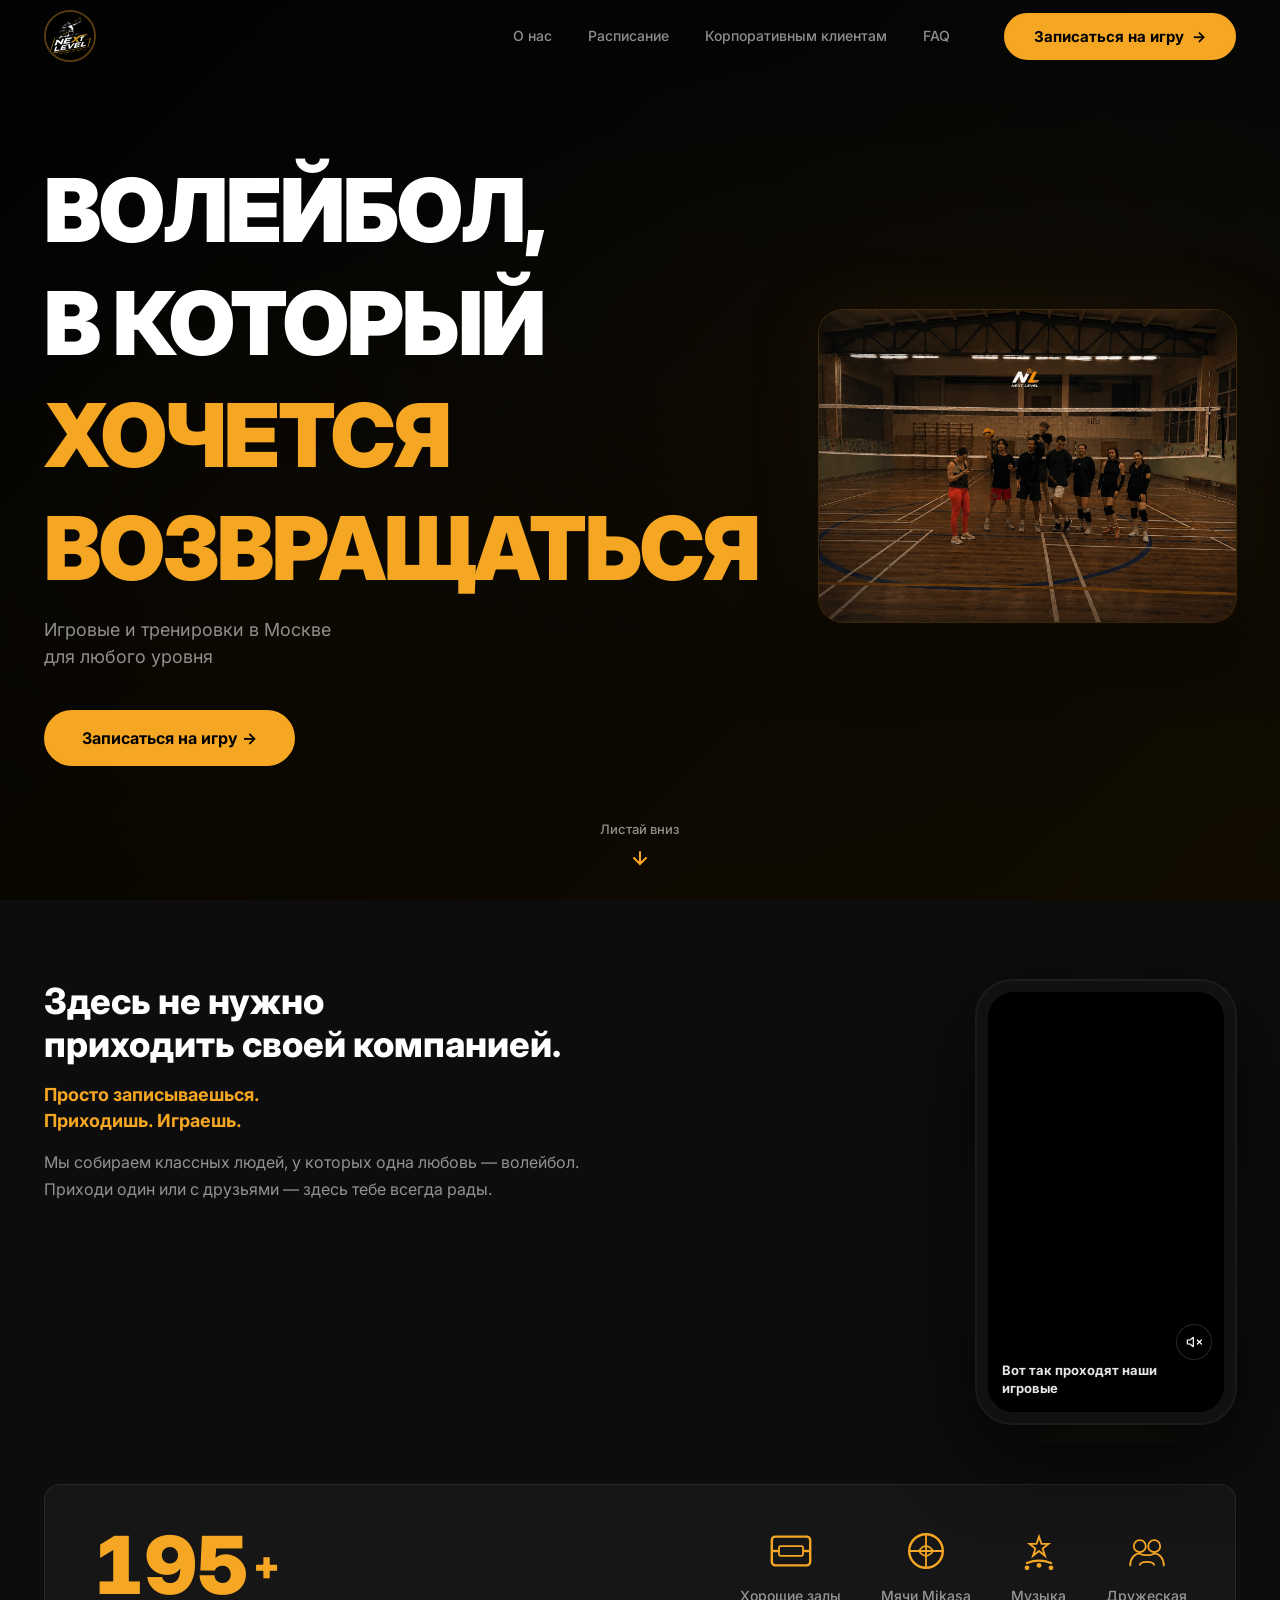
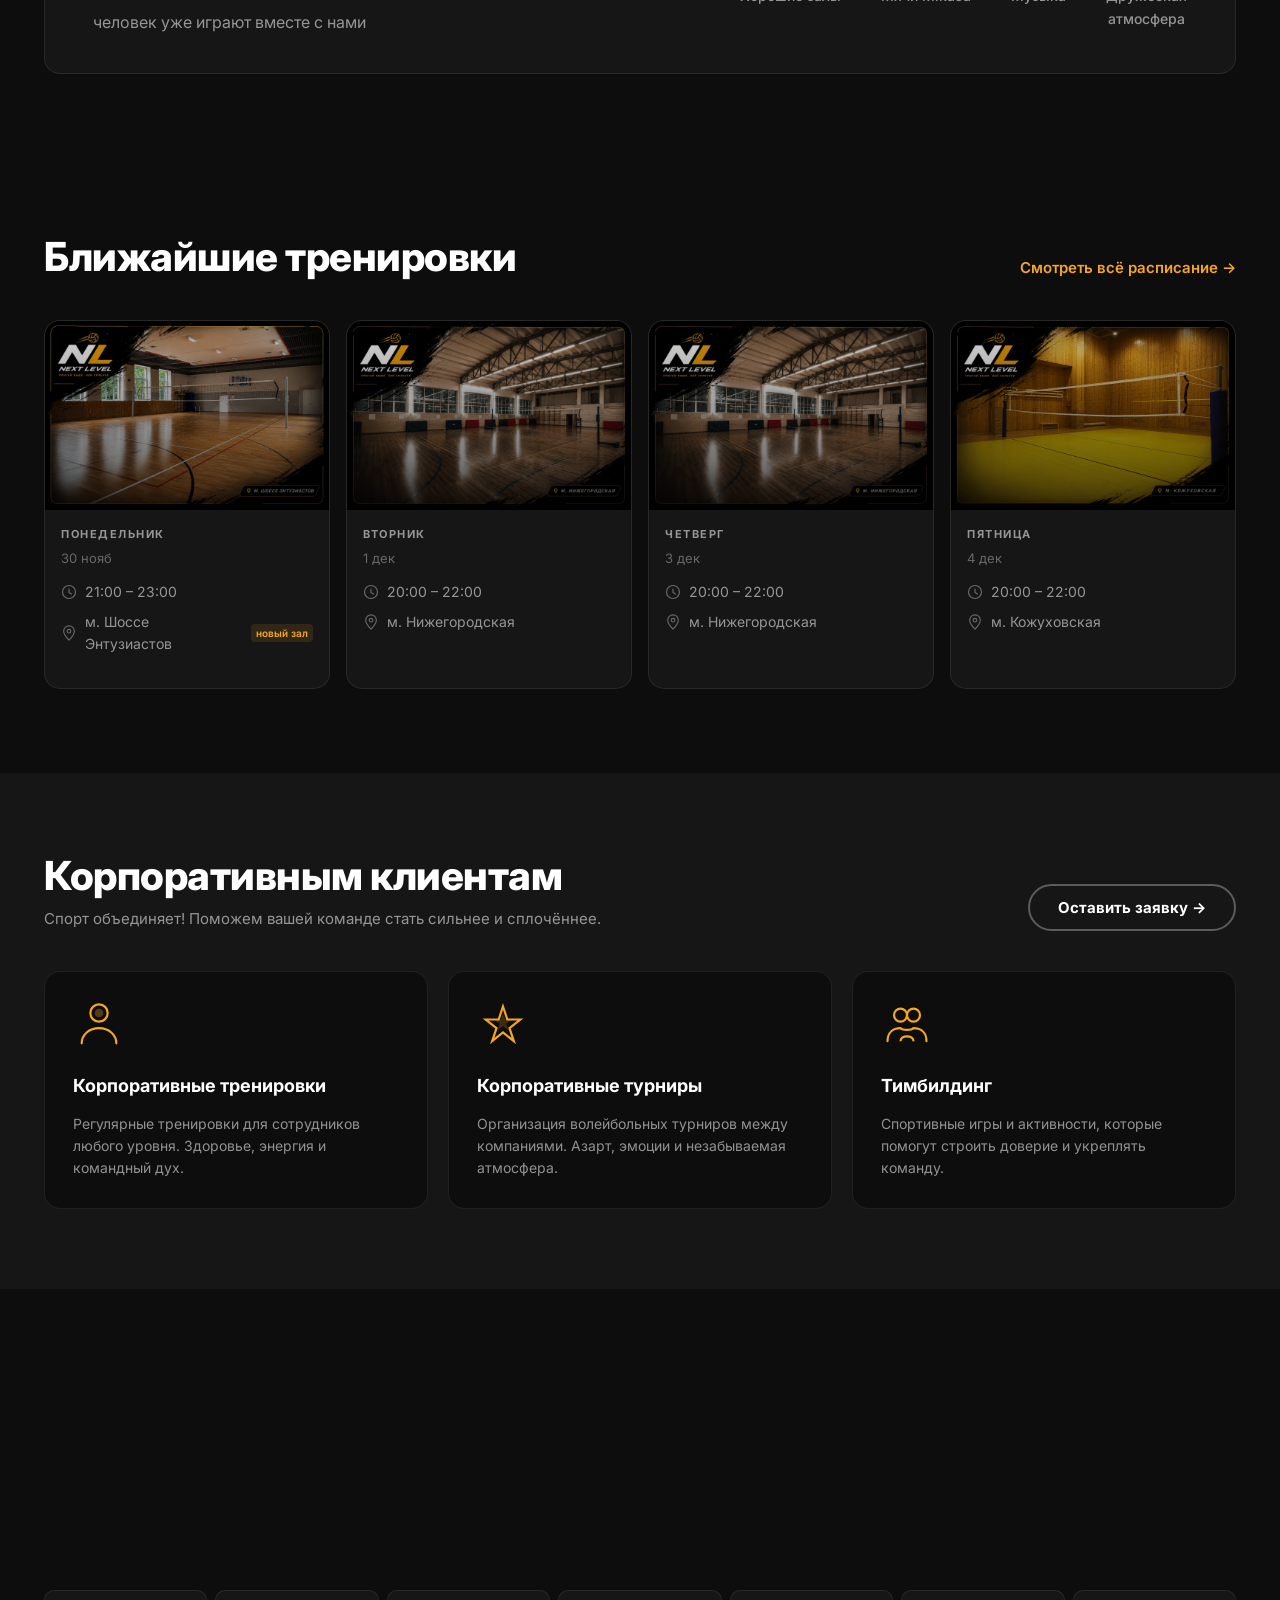
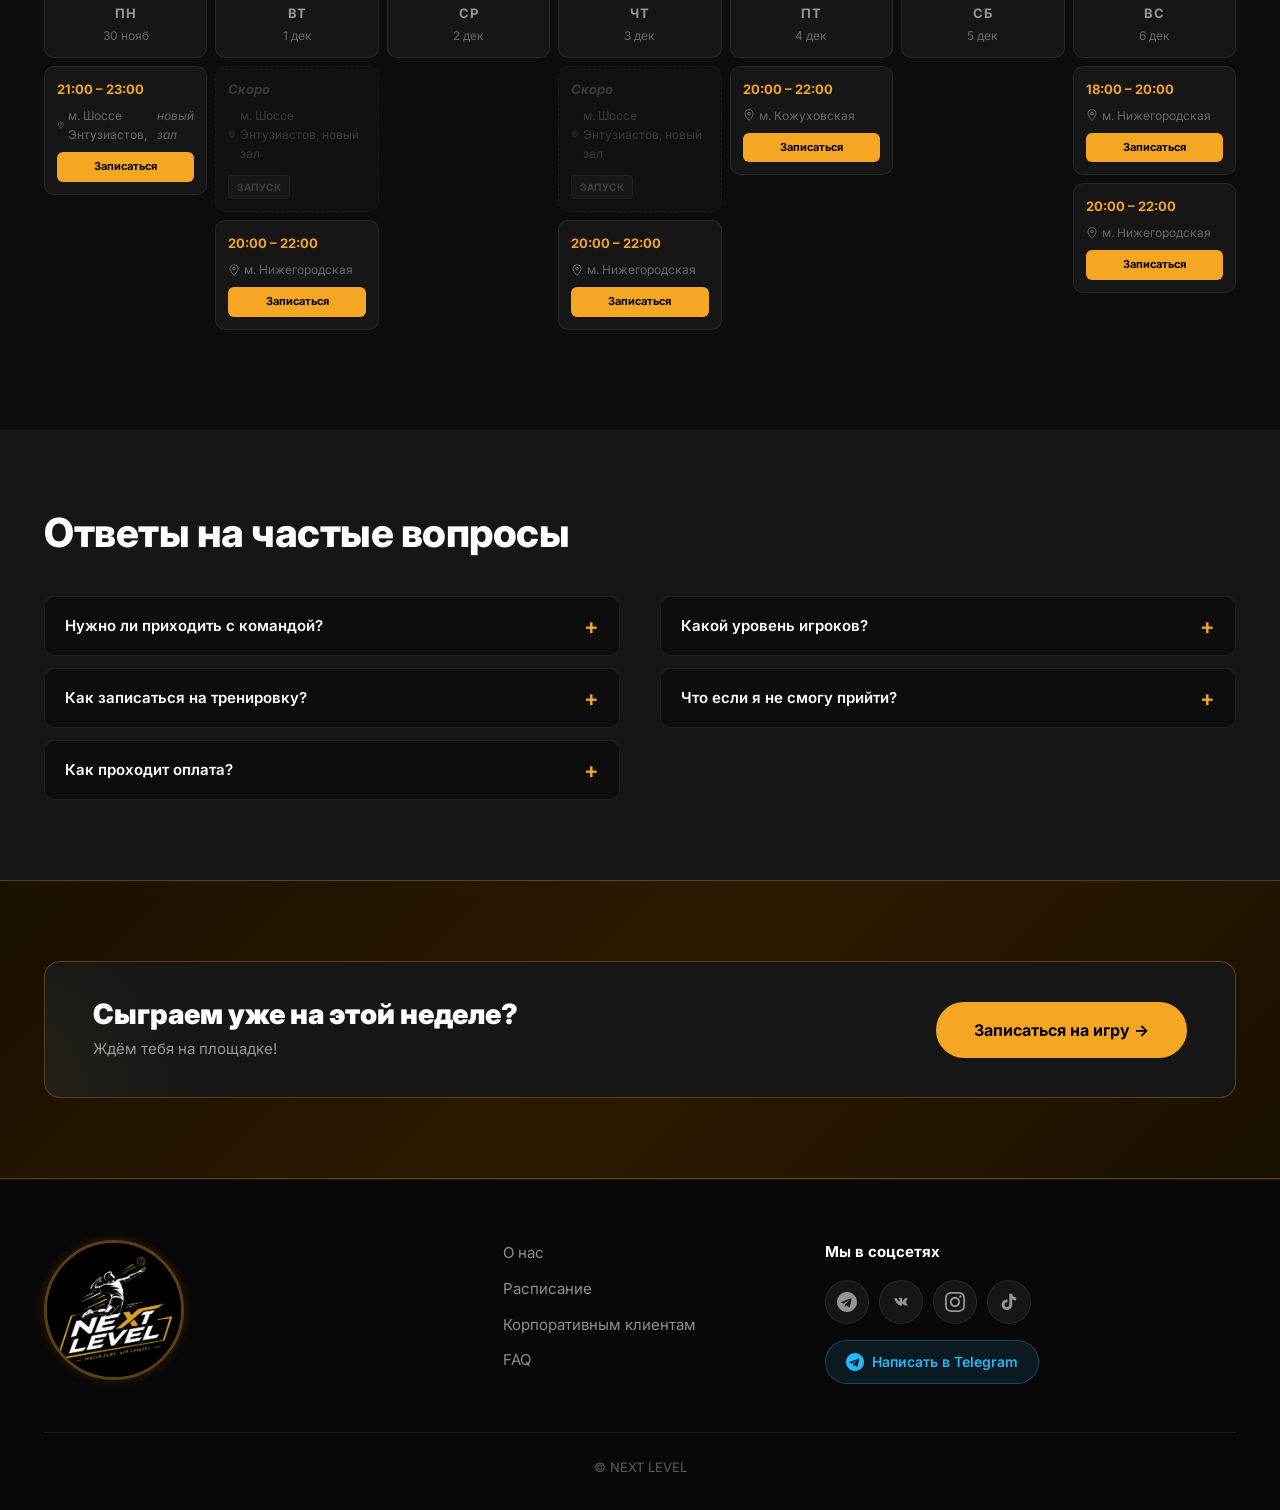
==== commit 8f2febd7: "favicon" ====
--- a/index.html
+++ b/index.html
@@ -24,6 +24,7 @@
 
   <meta name="theme-color" content="#F5A623">
 
+  <link rel="icon" href="logo.png" type="image/png">
   <link rel="shortcut icon" href="favicon.ico" type="image/x-icon">
   <link rel="icon" href="favicon.ico" type="image/x-icon">
   <link rel="apple-touch-icon" href="logo.png">
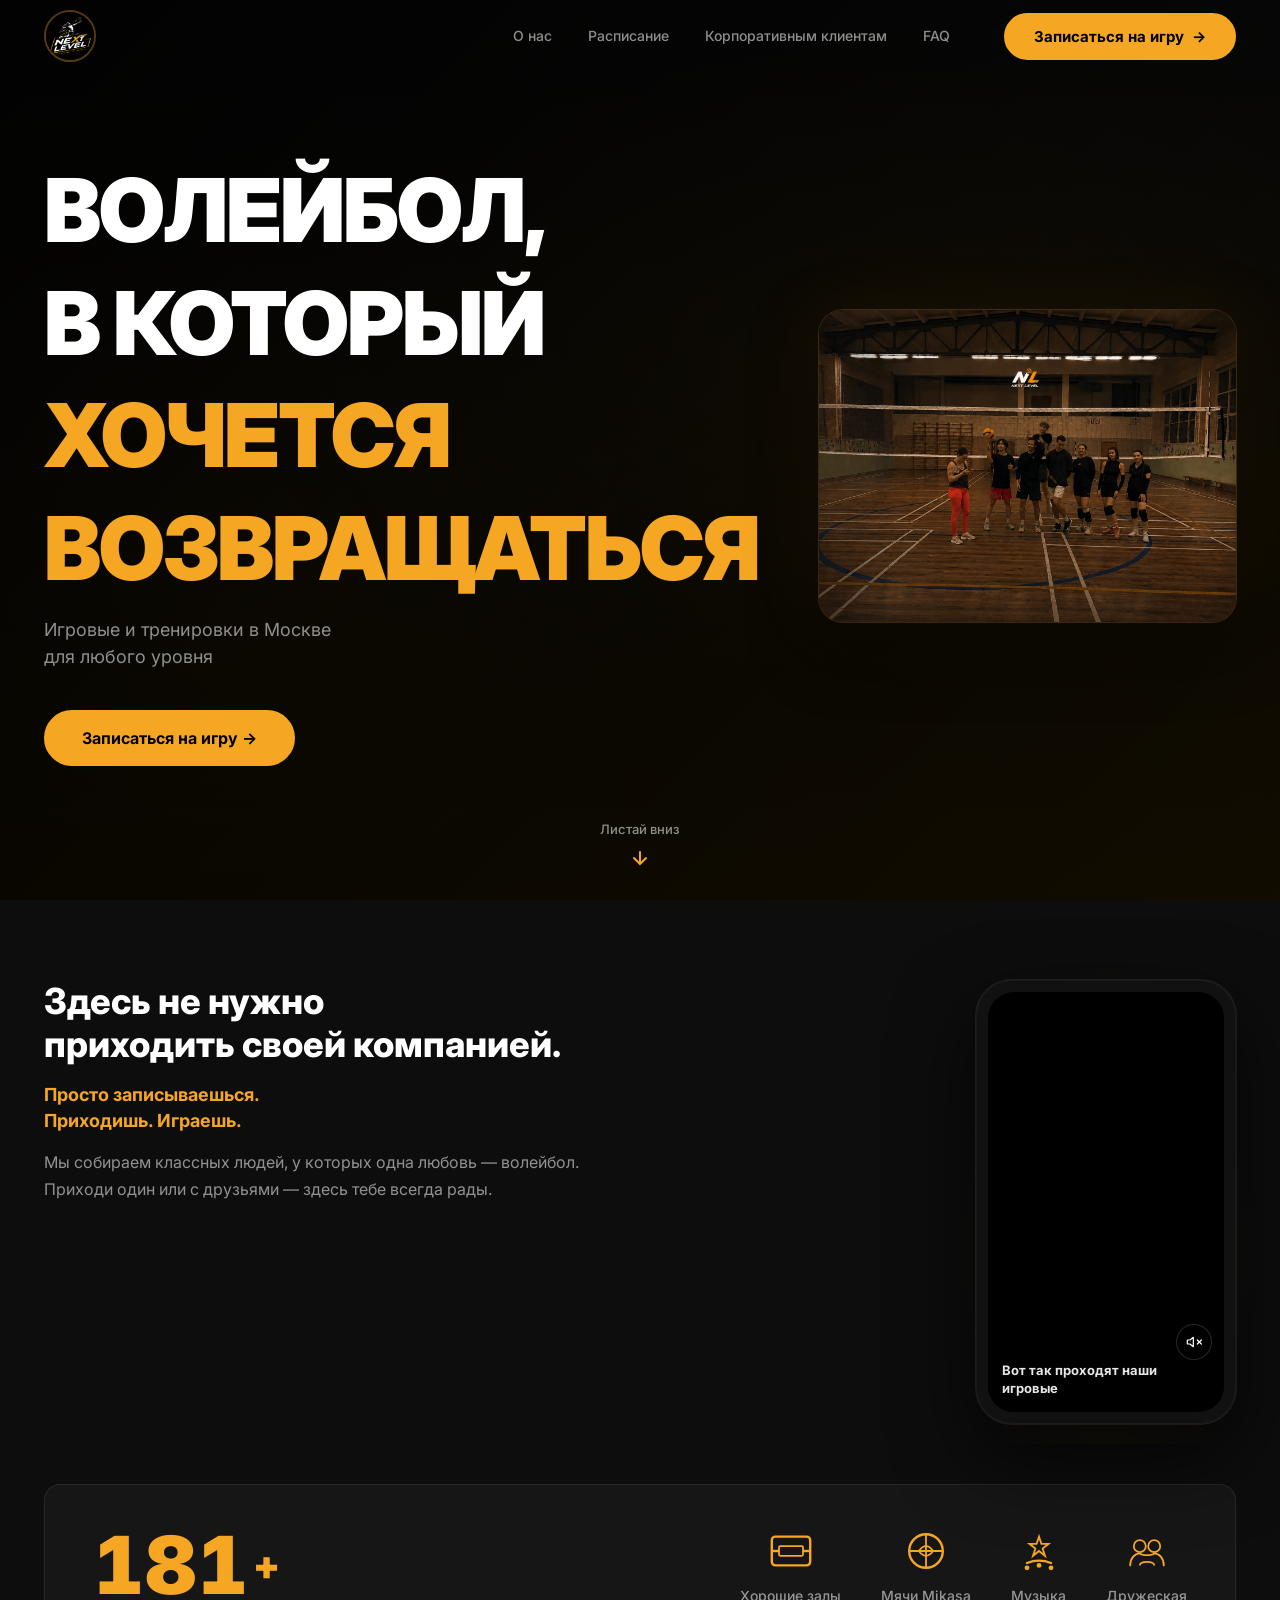
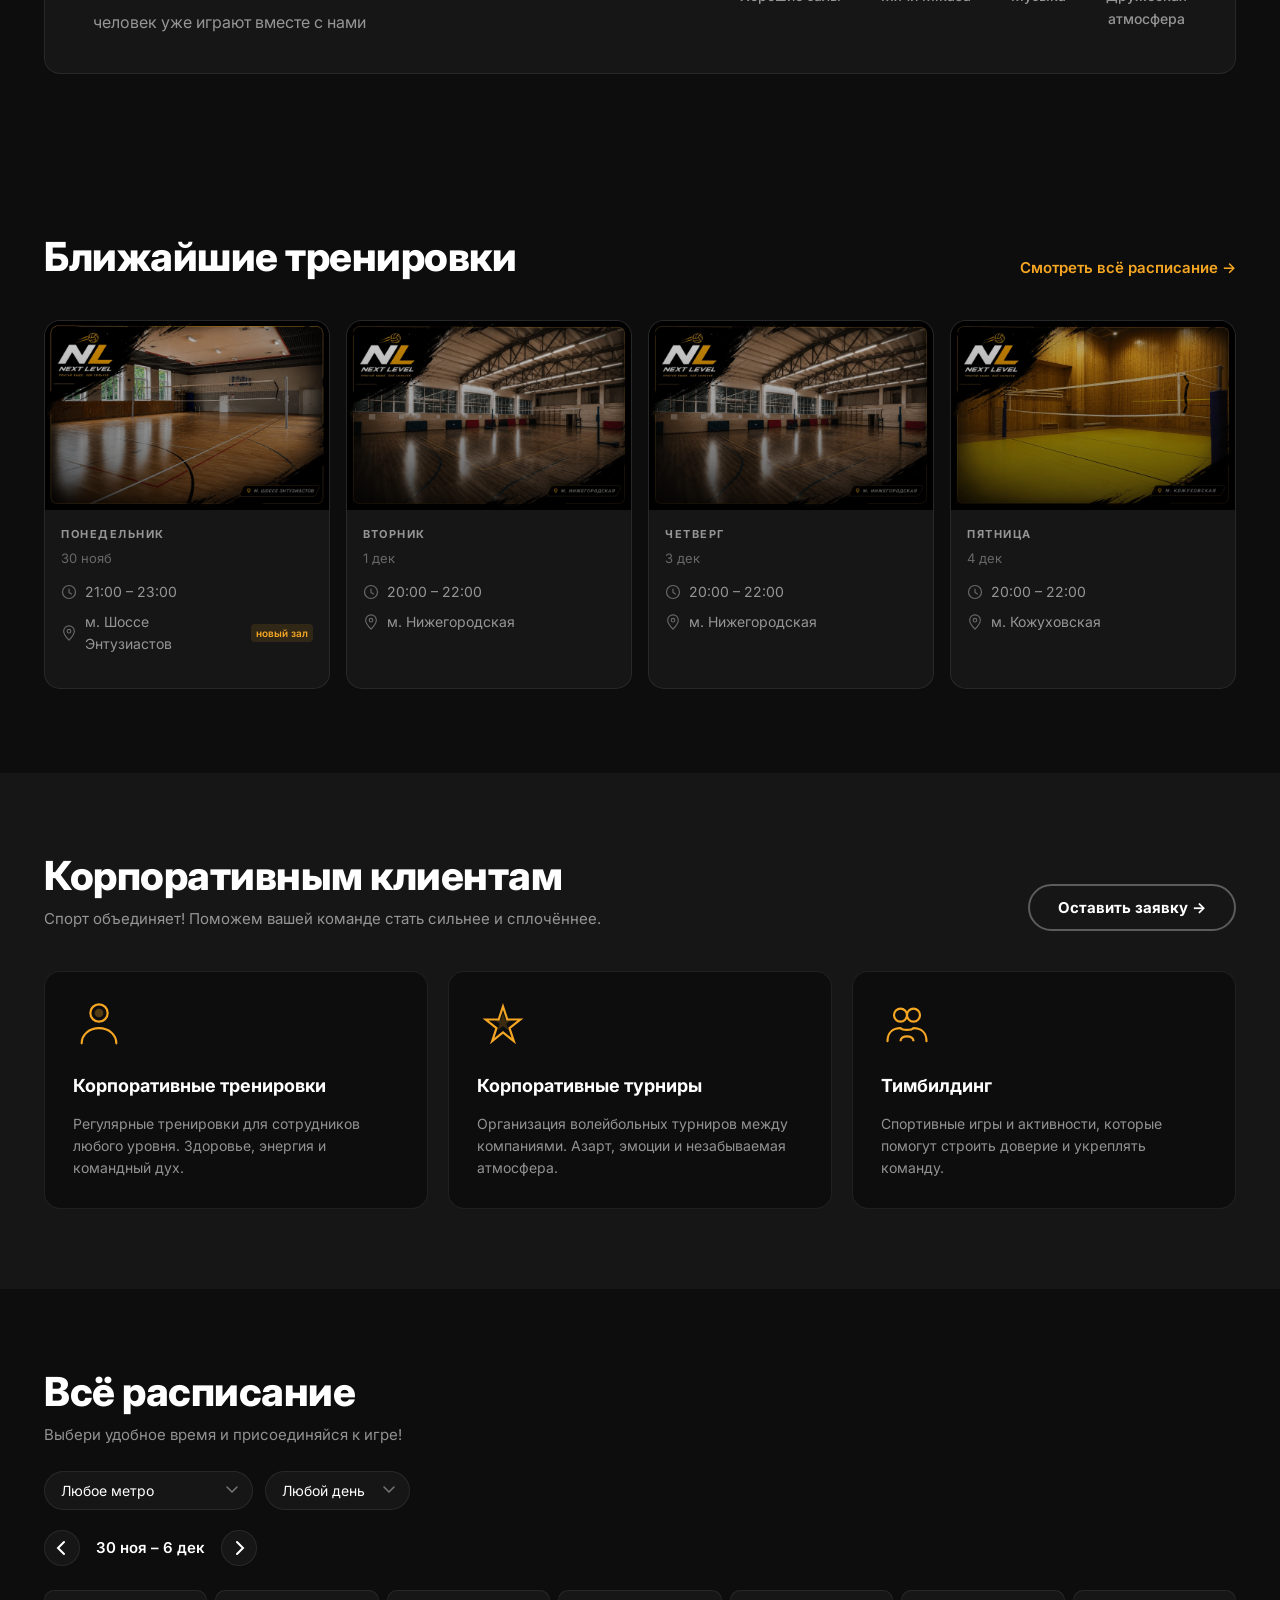
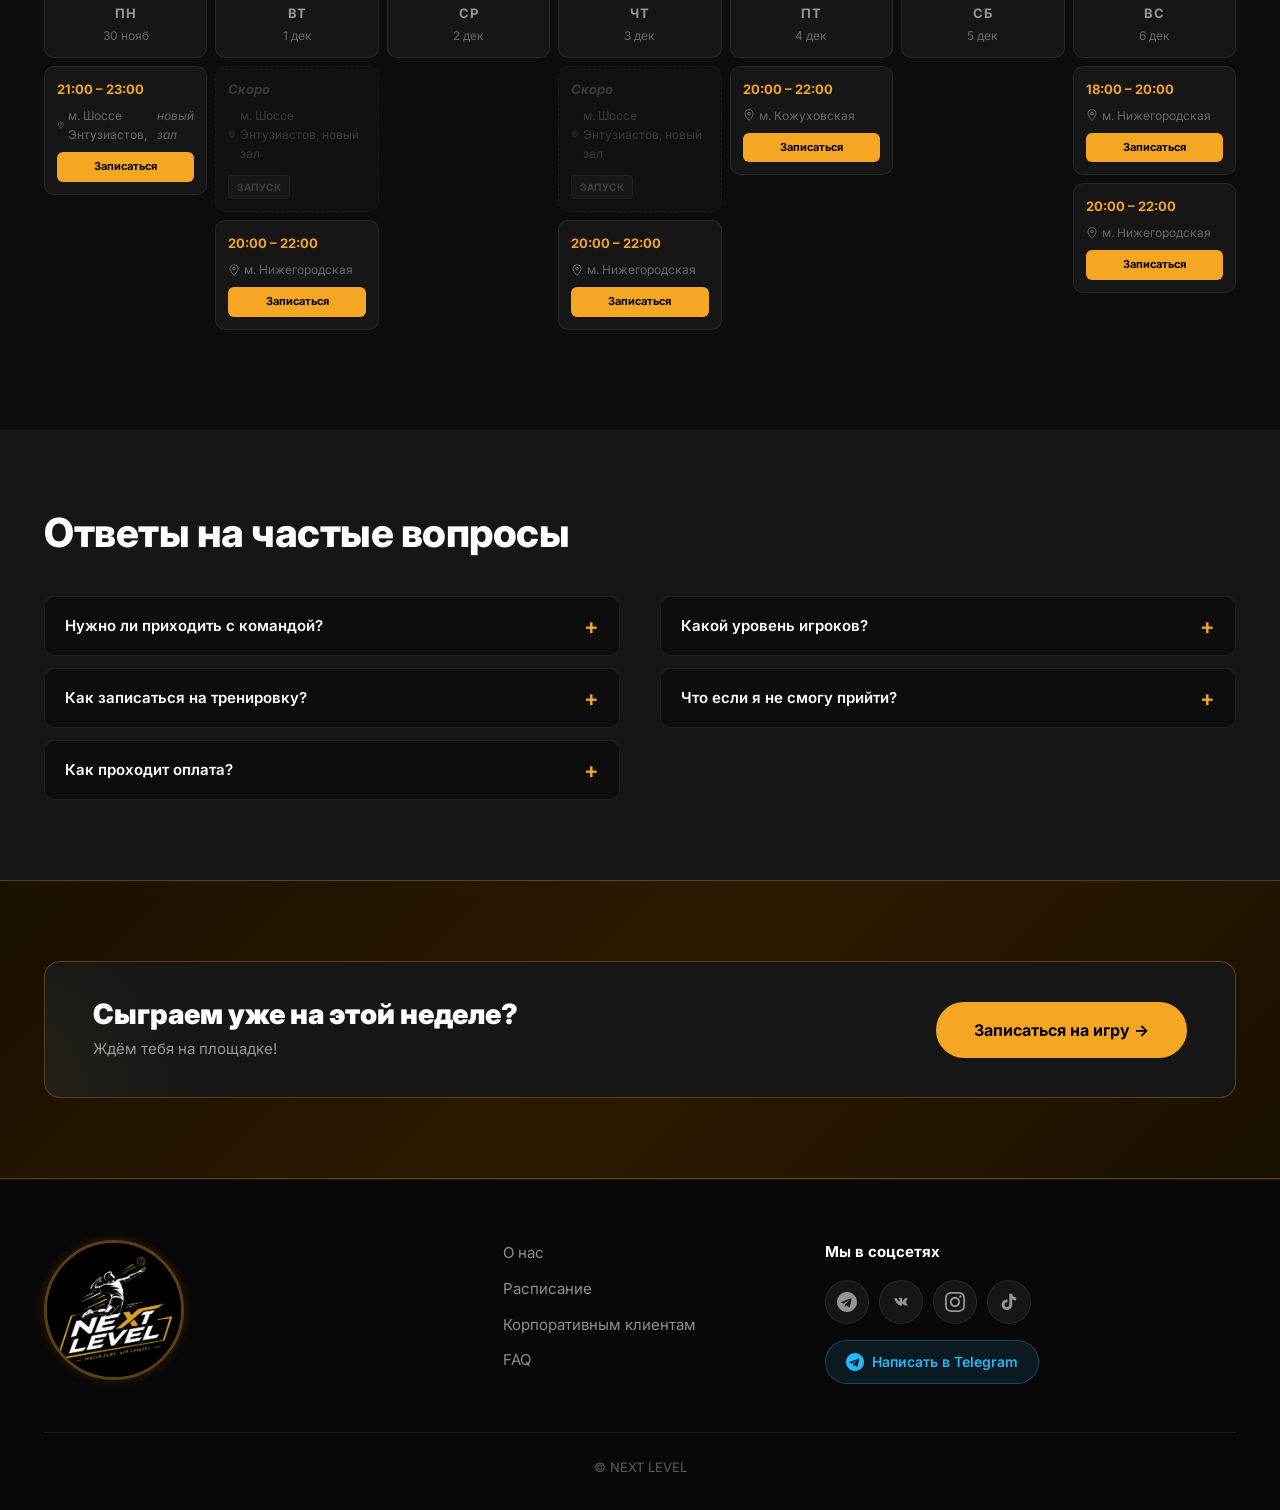
==== commit 7d26189d: "favicon" ====
--- a/index.html
+++ b/index.html
@@ -24,9 +24,9 @@
 
   <meta name="theme-color" content="#F5A623">
 
-  <link rel="icon" href="logo.png" type="image/png">
-  <link rel="shortcut icon" href="favicon.ico" type="image/x-icon">
-  <link rel="icon" href="favicon.ico" type="image/x-icon">
+  <link rel="shortcut icon" href="favicon.ico?v=2" type="image/x-icon">
+  <link rel="icon" href="favicon.ico?v=2" type="image/x-icon">
+  <link rel="icon" href="logo.png?v=2" type="image/png">
   <link rel="apple-touch-icon" href="logo.png">
   <link rel="canonical" href="https://nextlevel-msk.ru/">
 
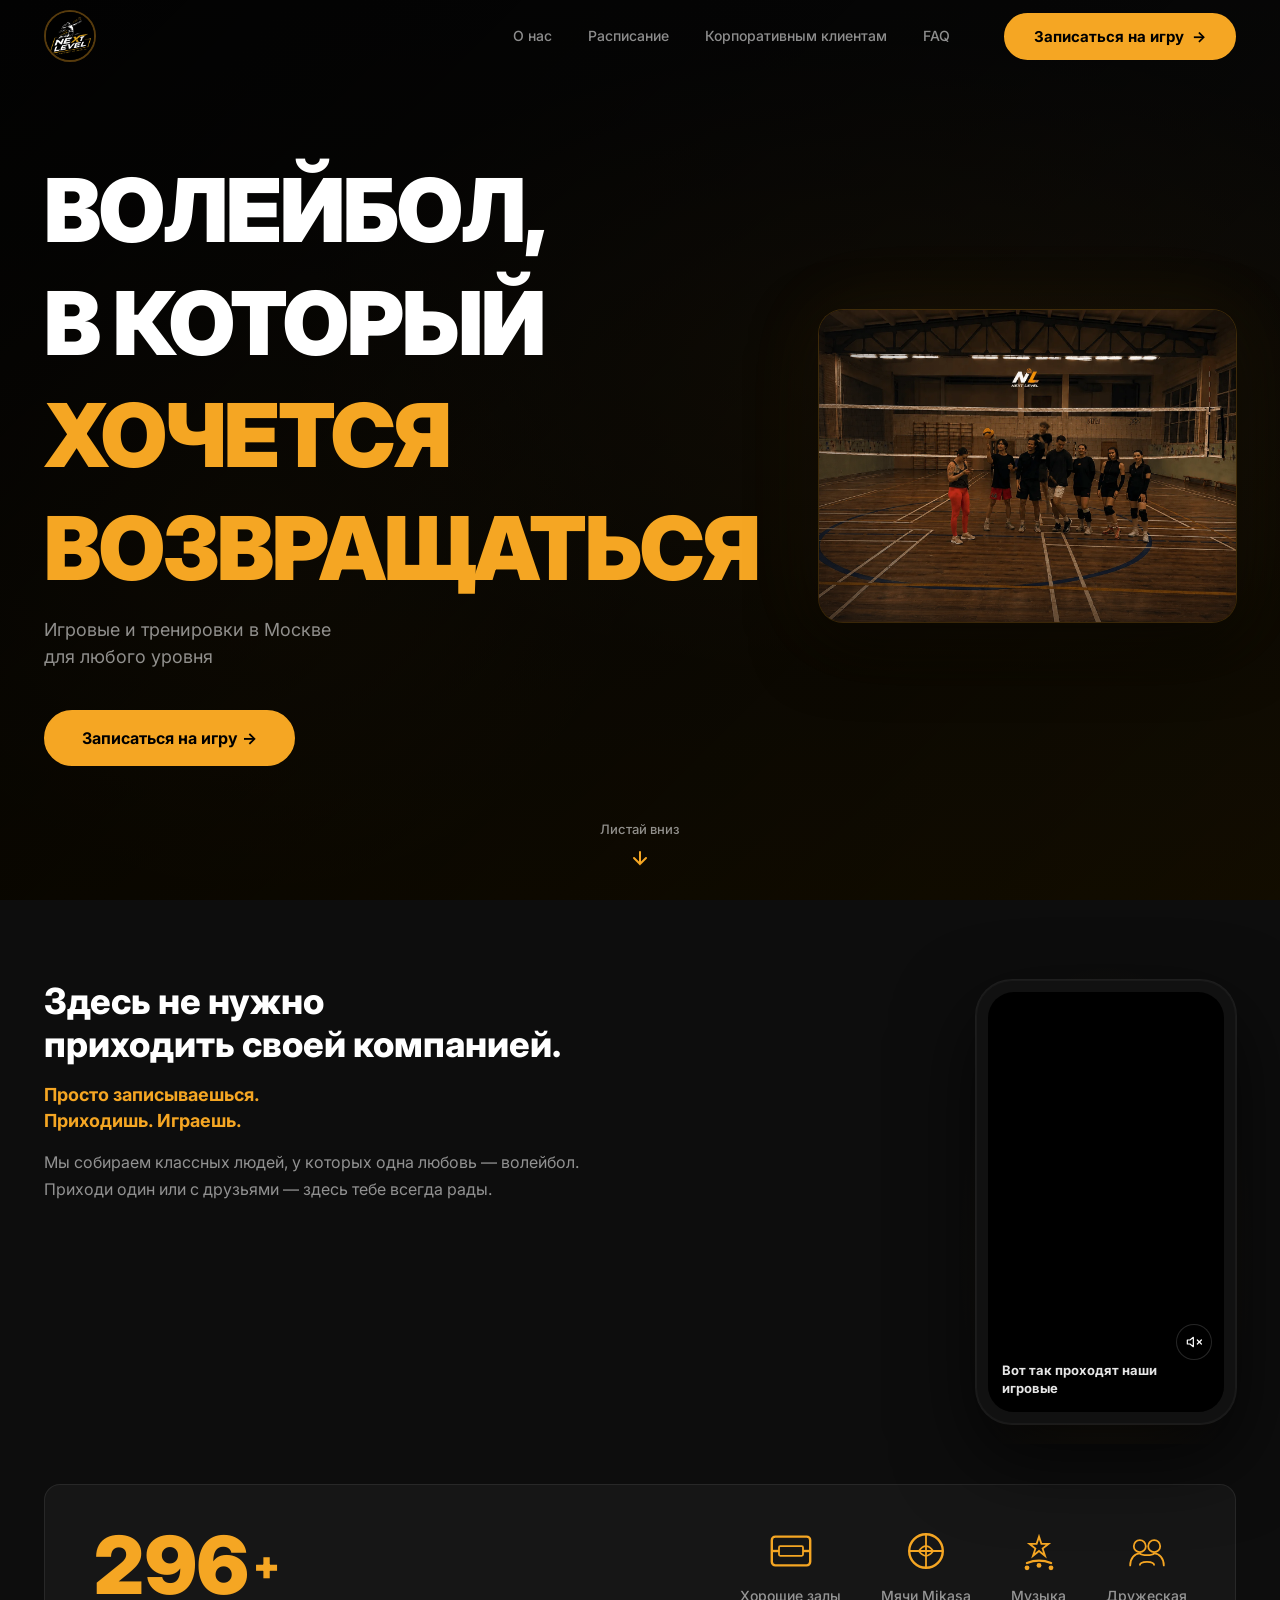
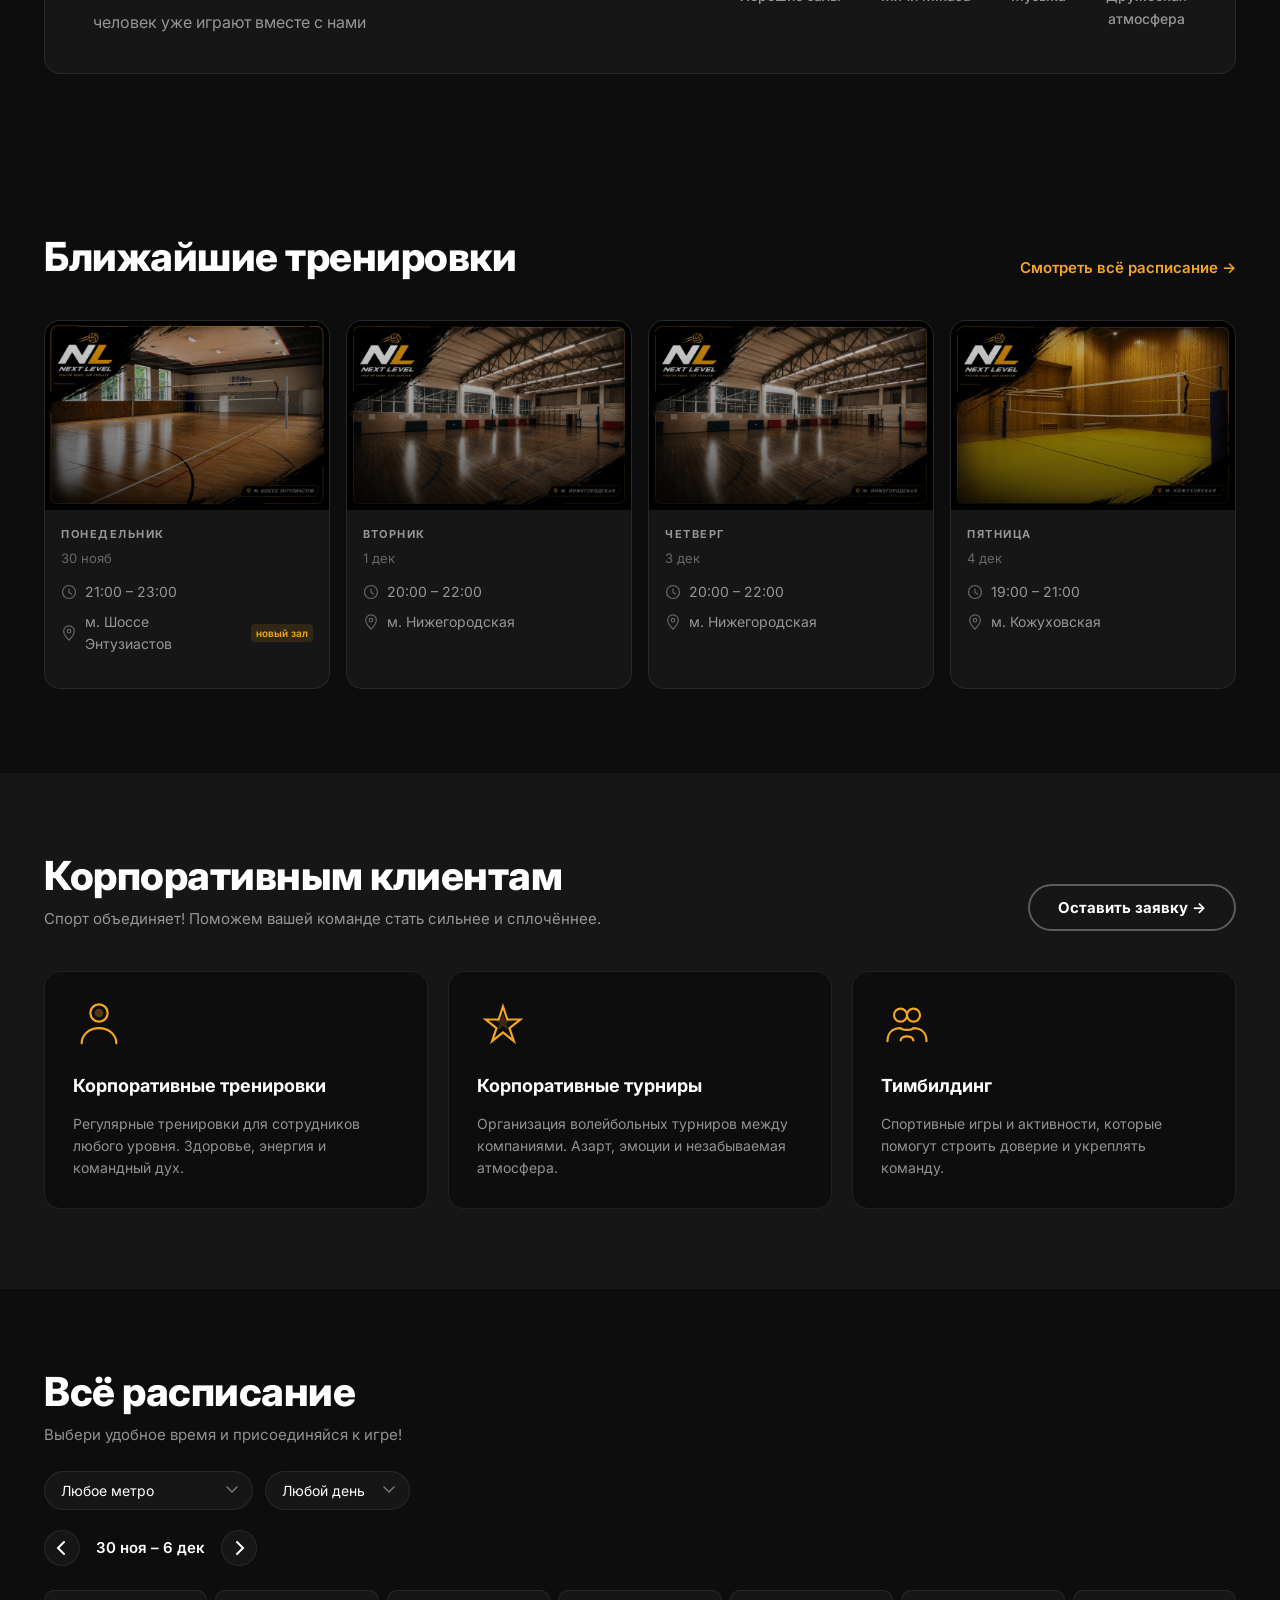
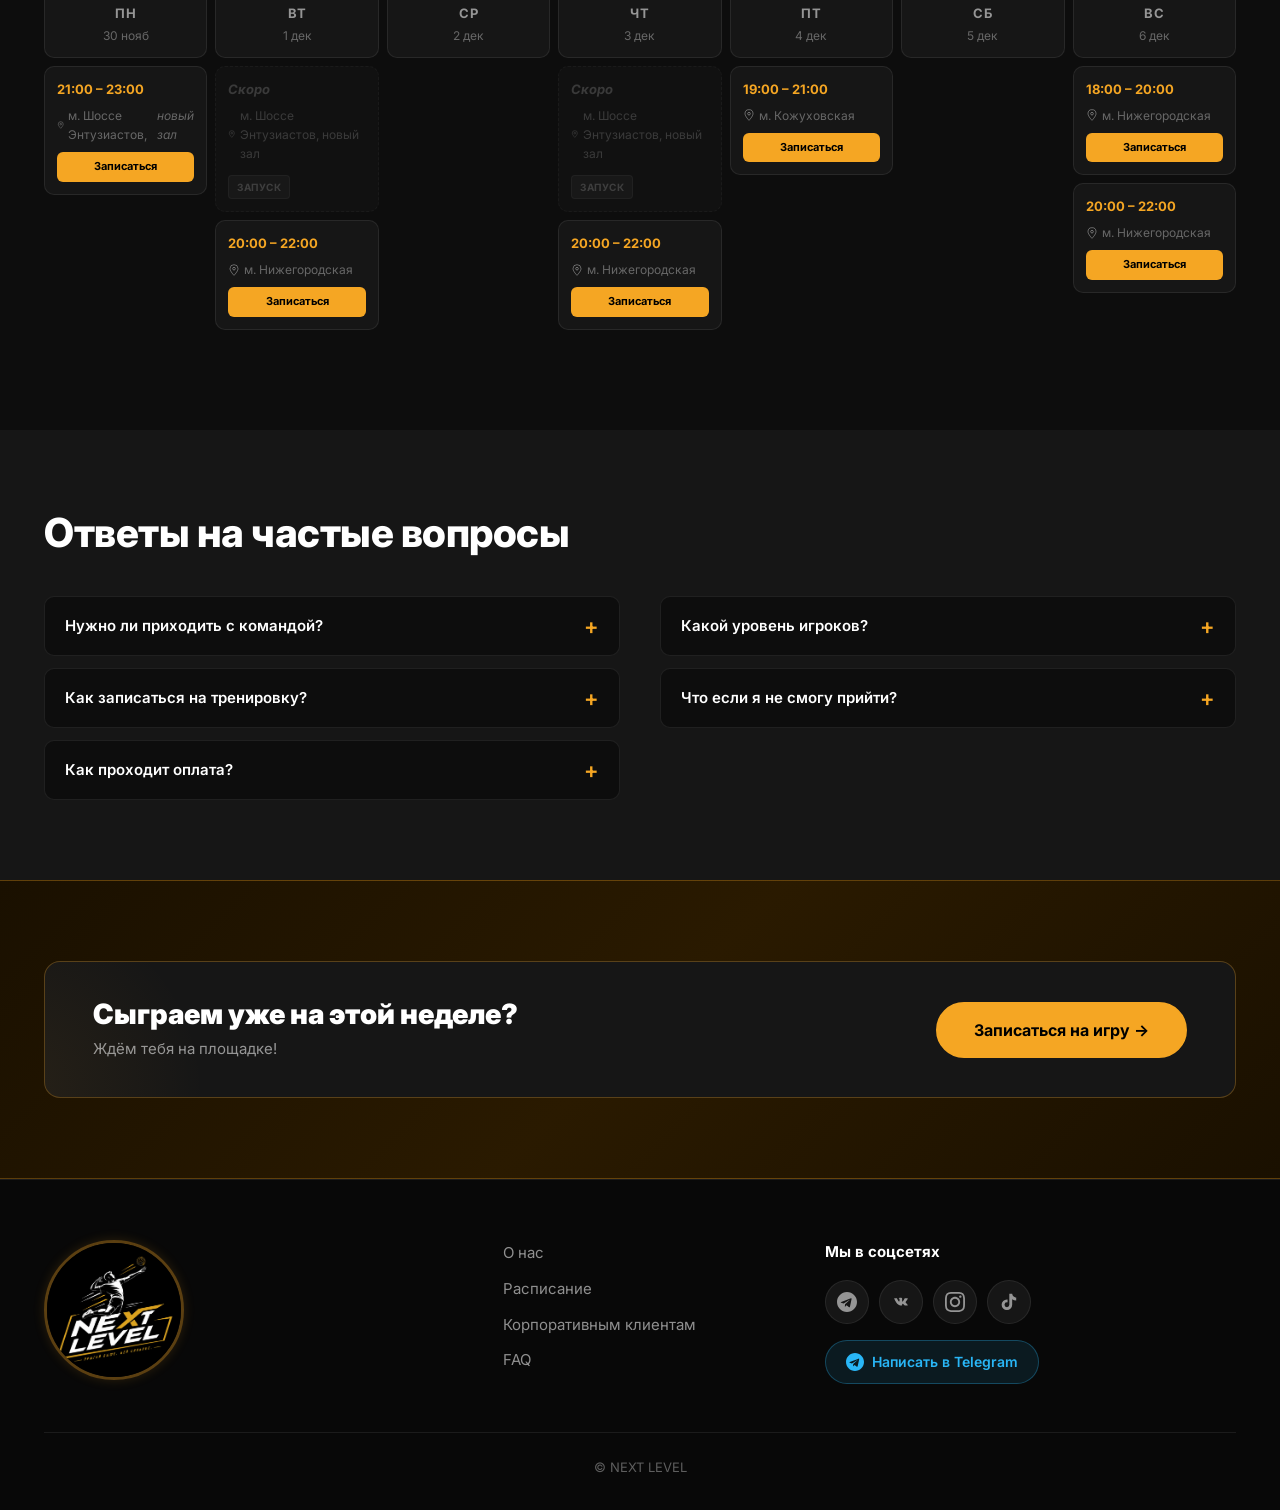
==== commit c0910acb: "change number & price" ====
--- a/index.html
+++ b/index.html
@@ -9,7 +9,7 @@
   <meta name="author" content="NEXT LEVEL">
 
   <meta property="og:title" content="NEXT LEVEL — Волейбол в который хочется возвращаться">
-  <meta property="og:description" content="Игровые и тренировки в Москве для любого уровня. 200+ игроков уже с нами. Записывайся онлайн!">
+  <meta property="og:description" content="Игровые и тренировки в Москве для любого уровня. 300+ игроков уже с нами. Записывайся онлайн!">
   <meta property="og:type" content="website">
   <meta property="og:url" content="https://nextlevel-msk.ru/">
   <meta property="og:site_name" content="NEXT LEVEL">
@@ -19,7 +19,7 @@
 
   <meta name="twitter:card" content="summary_large_image">
   <meta name="twitter:title" content="NEXT LEVEL — Волейбол в который хочется возвращаться">
-  <meta name="twitter:description" content="Игровые и тренировки в Москве для любого уровня. 200+ игроков уже с нами.">
+  <meta name="twitter:description" content="Игровые и тренировки в Москве для любого уровня. 300+ игроков уже с нами.">
   <meta name="twitter:image" content="https://nextlevel-msk.ru/hero.png">
 
   <meta name="theme-color" content="#F5A623">
@@ -232,7 +232,7 @@
         <div class="stats reveal-up">
           <div class="stats__counter">
             <div class="stats__main">
-              <span class="stats__number" data-target="200">0</span>
+              <span class="stats__number" data-target="300">0</span>
               <span class="stats__plus">+</span>
             </div>
             <p class="stats__label">человек уже играют вместе с нами</p>
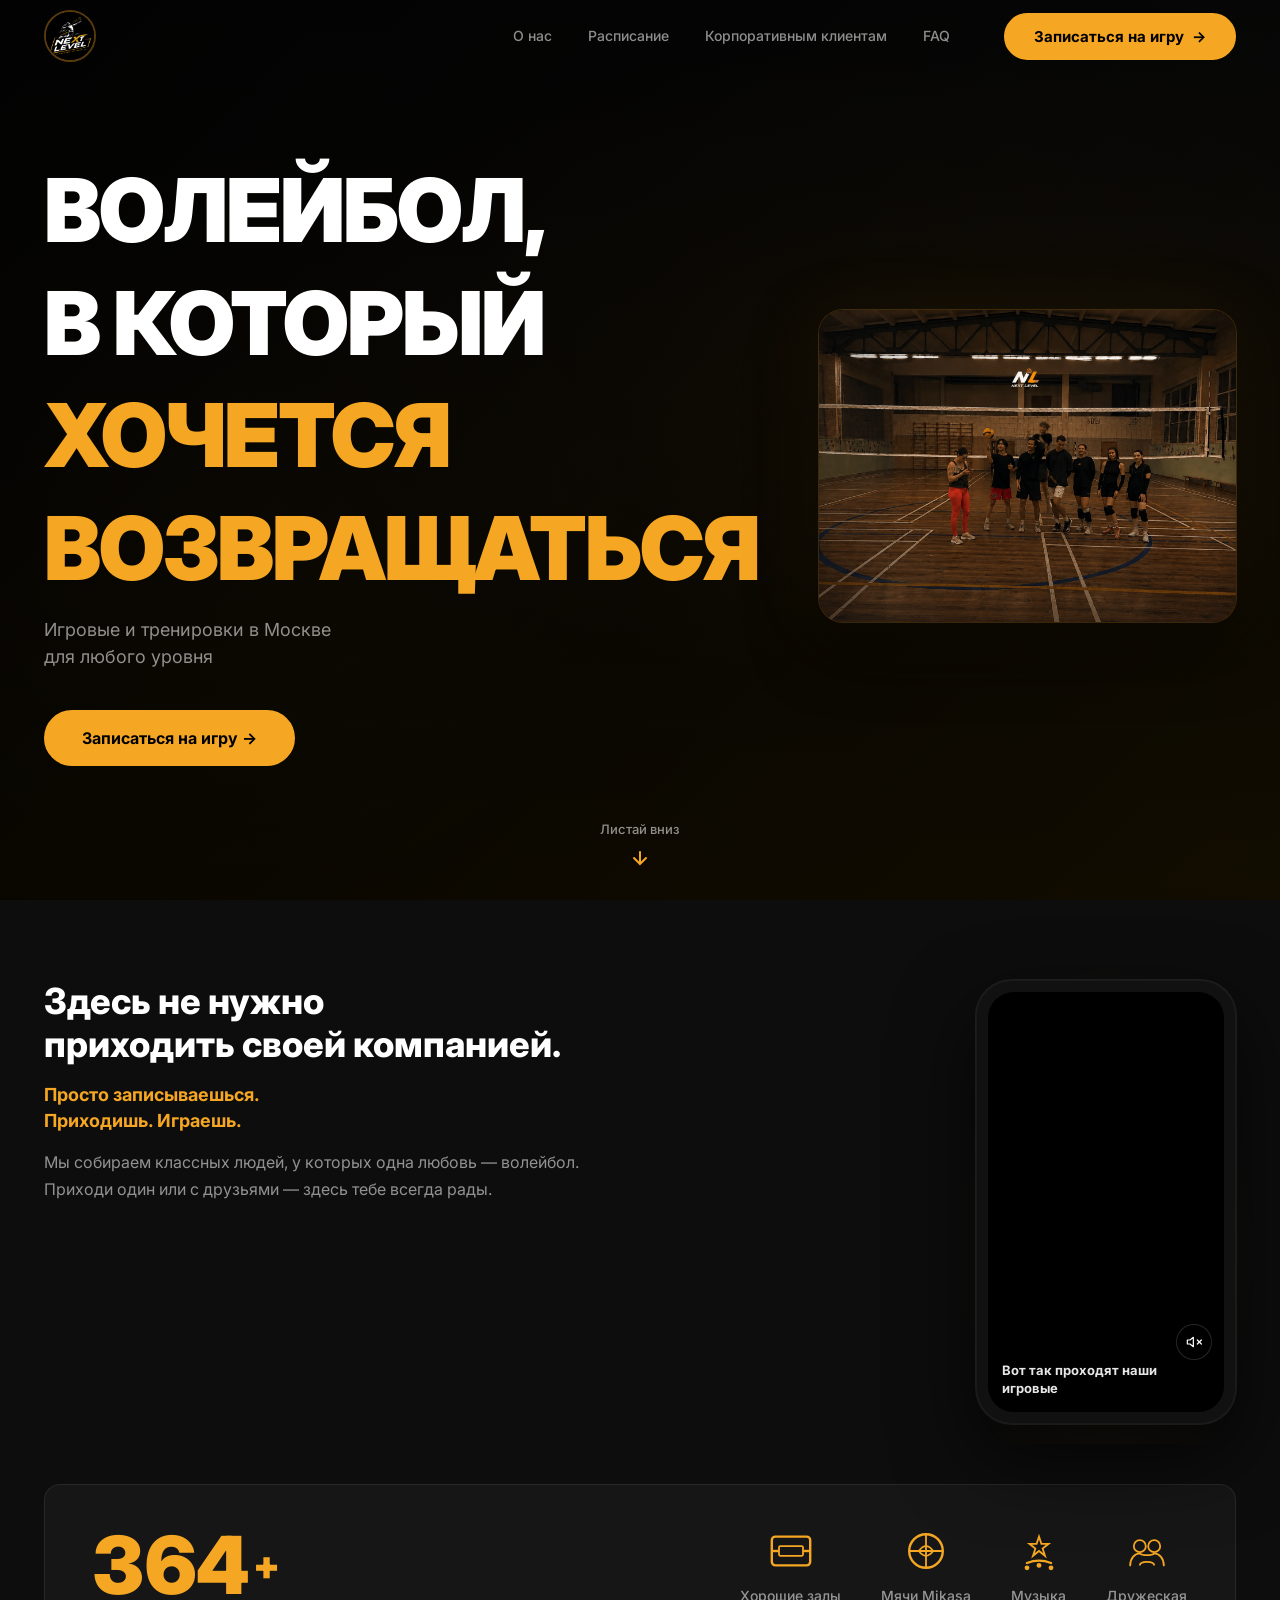
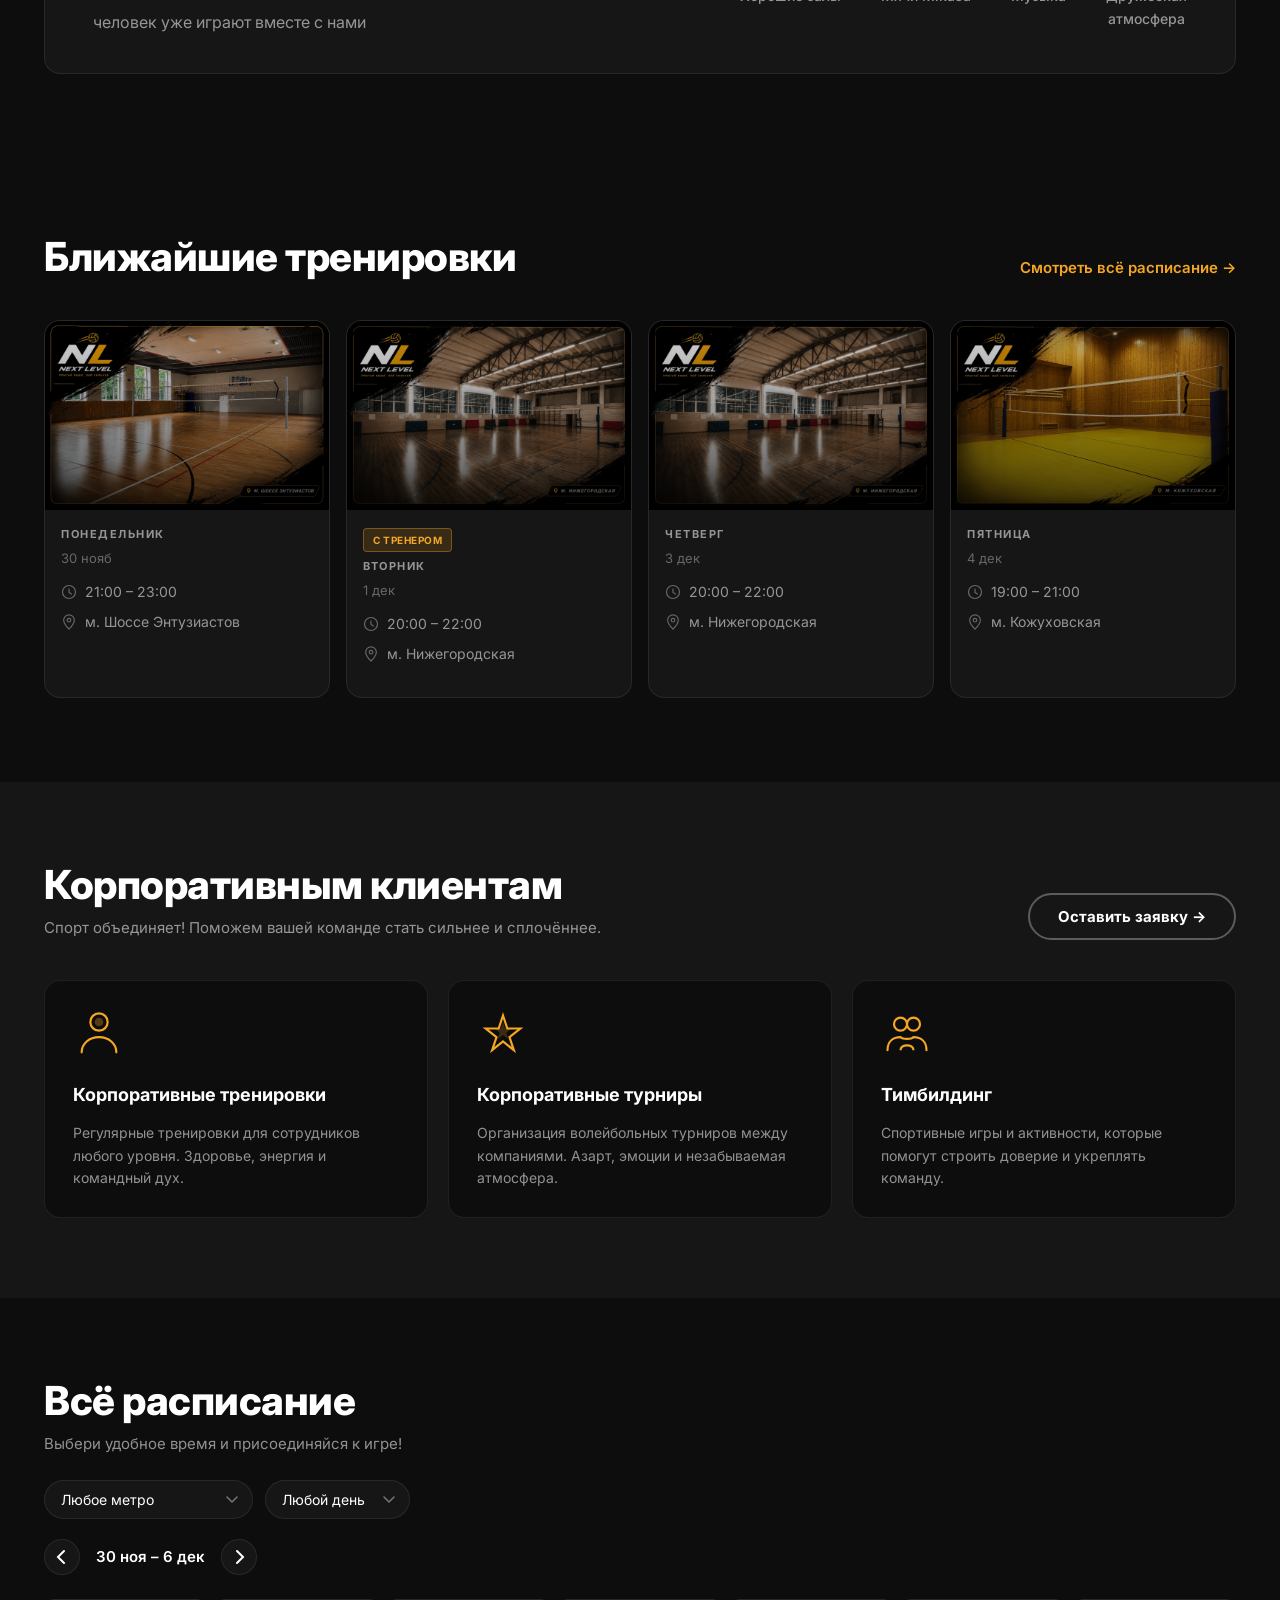
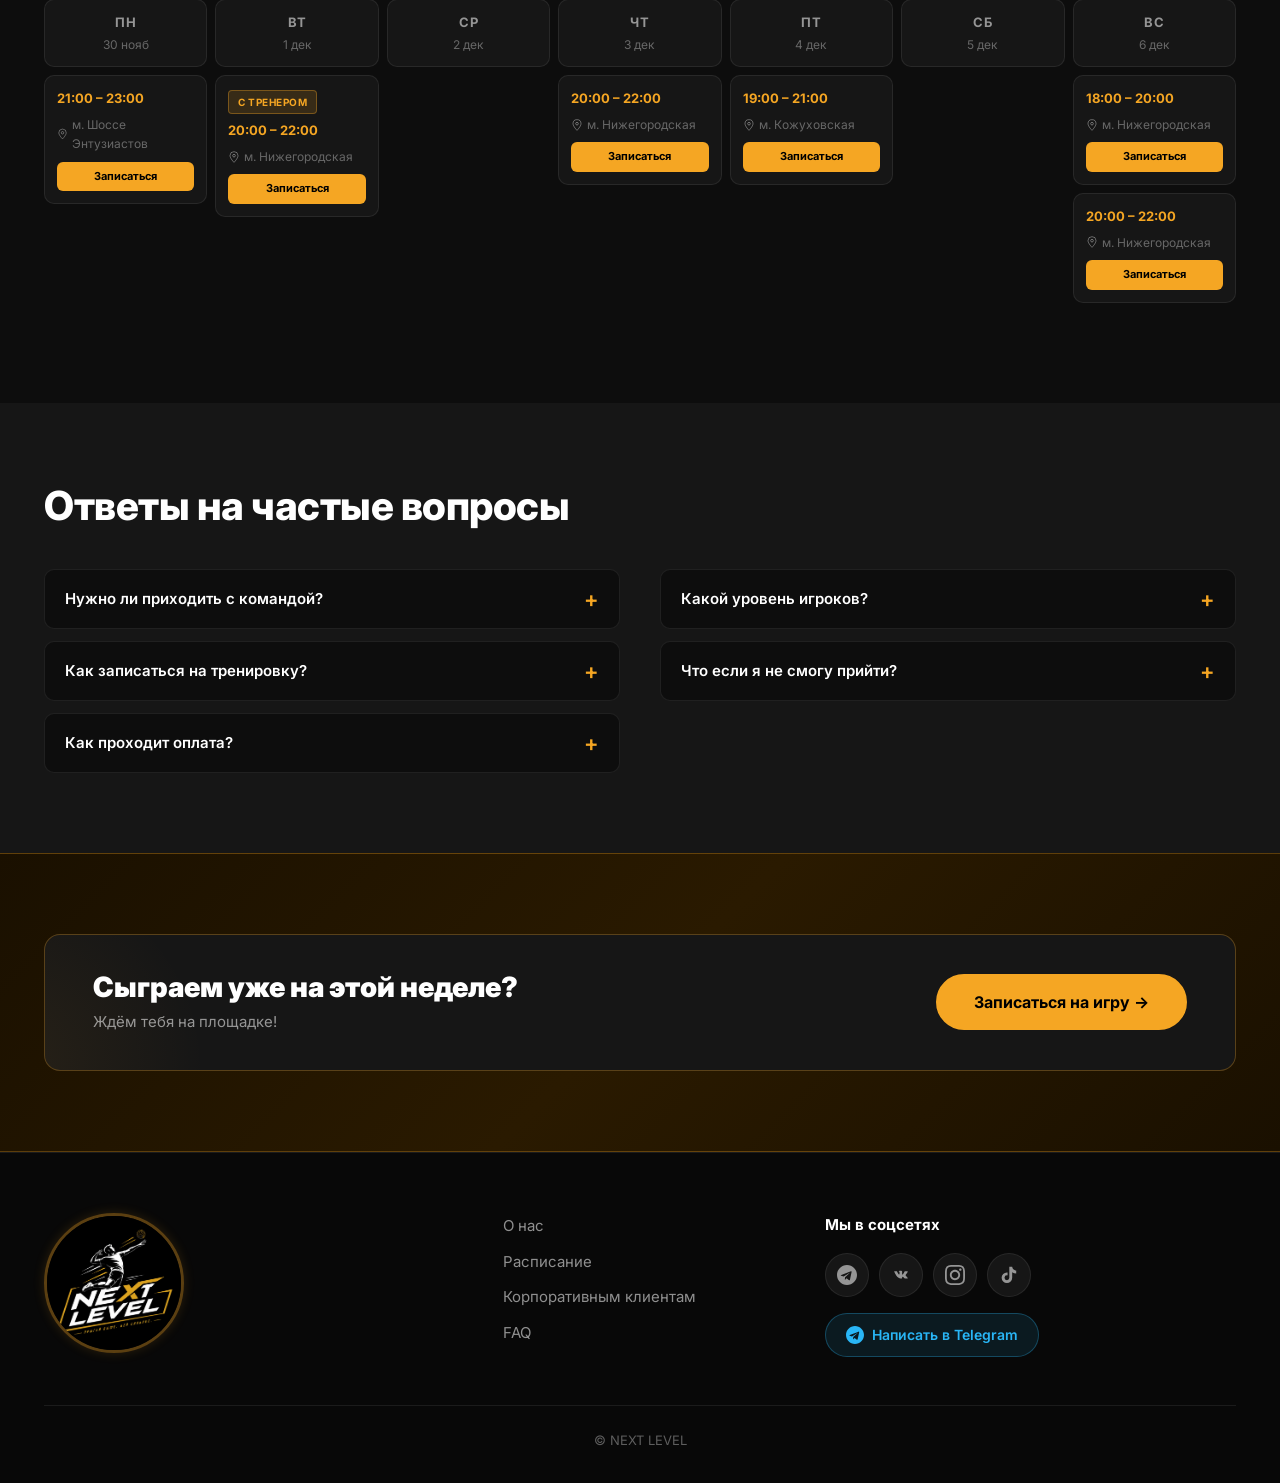
==== commit cb4d35a7: "update info" ====
--- a/index.html
+++ b/index.html
@@ -9,7 +9,7 @@
   <meta name="author" content="NEXT LEVEL">
 
   <meta property="og:title" content="NEXT LEVEL — Волейбол в который хочется возвращаться">
-  <meta property="og:description" content="Игровые и тренировки в Москве для любого уровня. 300+ игроков уже с нами. Записывайся онлайн!">
+  <meta property="og:description" content="Игровые и тренировки в Москве для любого уровня. 400+ игроков уже с нами. Записывайся онлайн!">
   <meta property="og:type" content="website">
   <meta property="og:url" content="https://nextlevel-msk.ru/">
   <meta property="og:site_name" content="NEXT LEVEL">
@@ -19,7 +19,7 @@
 
   <meta name="twitter:card" content="summary_large_image">
   <meta name="twitter:title" content="NEXT LEVEL — Волейбол в который хочется возвращаться">
-  <meta name="twitter:description" content="Игровые и тренировки в Москве для любого уровня. 300+ игроков уже с нами.">
+  <meta name="twitter:description" content="Игровые и тренировки в Москве для любого уровня. 400+ игроков уже с нами.">
   <meta name="twitter:image" content="https://nextlevel-msk.ru/hero.png">
 
   <meta name="theme-color" content="#F5A623">
@@ -232,7 +232,7 @@
         <div class="stats reveal-up">
           <div class="stats__counter">
             <div class="stats__main">
-              <span class="stats__number" data-target="300">0</span>
+              <span class="stats__number" data-target="400">0</span>
               <span class="stats__plus">+</span>
             </div>
             <p class="stats__label">человек уже играют вместе с нами</p>
--- a/styles.css
+++ b/styles.css
@@ -916,6 +916,21 @@
   border: 1px solid var(--border);
 }
 
+.schedule-session__badge,
+.training-card__badge {
+  display: inline-block;
+  margin-bottom: 6px;
+  padding: 3px 9px;
+  border-radius: 4px;
+  font-size: 10px;
+  font-weight: 700;
+  text-transform: uppercase;
+  letter-spacing: 0.5px;
+  background: rgba(245, 166, 35, 0.15);
+  color: var(--accent);
+  border: 1px solid rgba(245, 166, 35, 0.35);
+}
+
 .location-note {
   font-size: 10px;
   font-weight: 600;
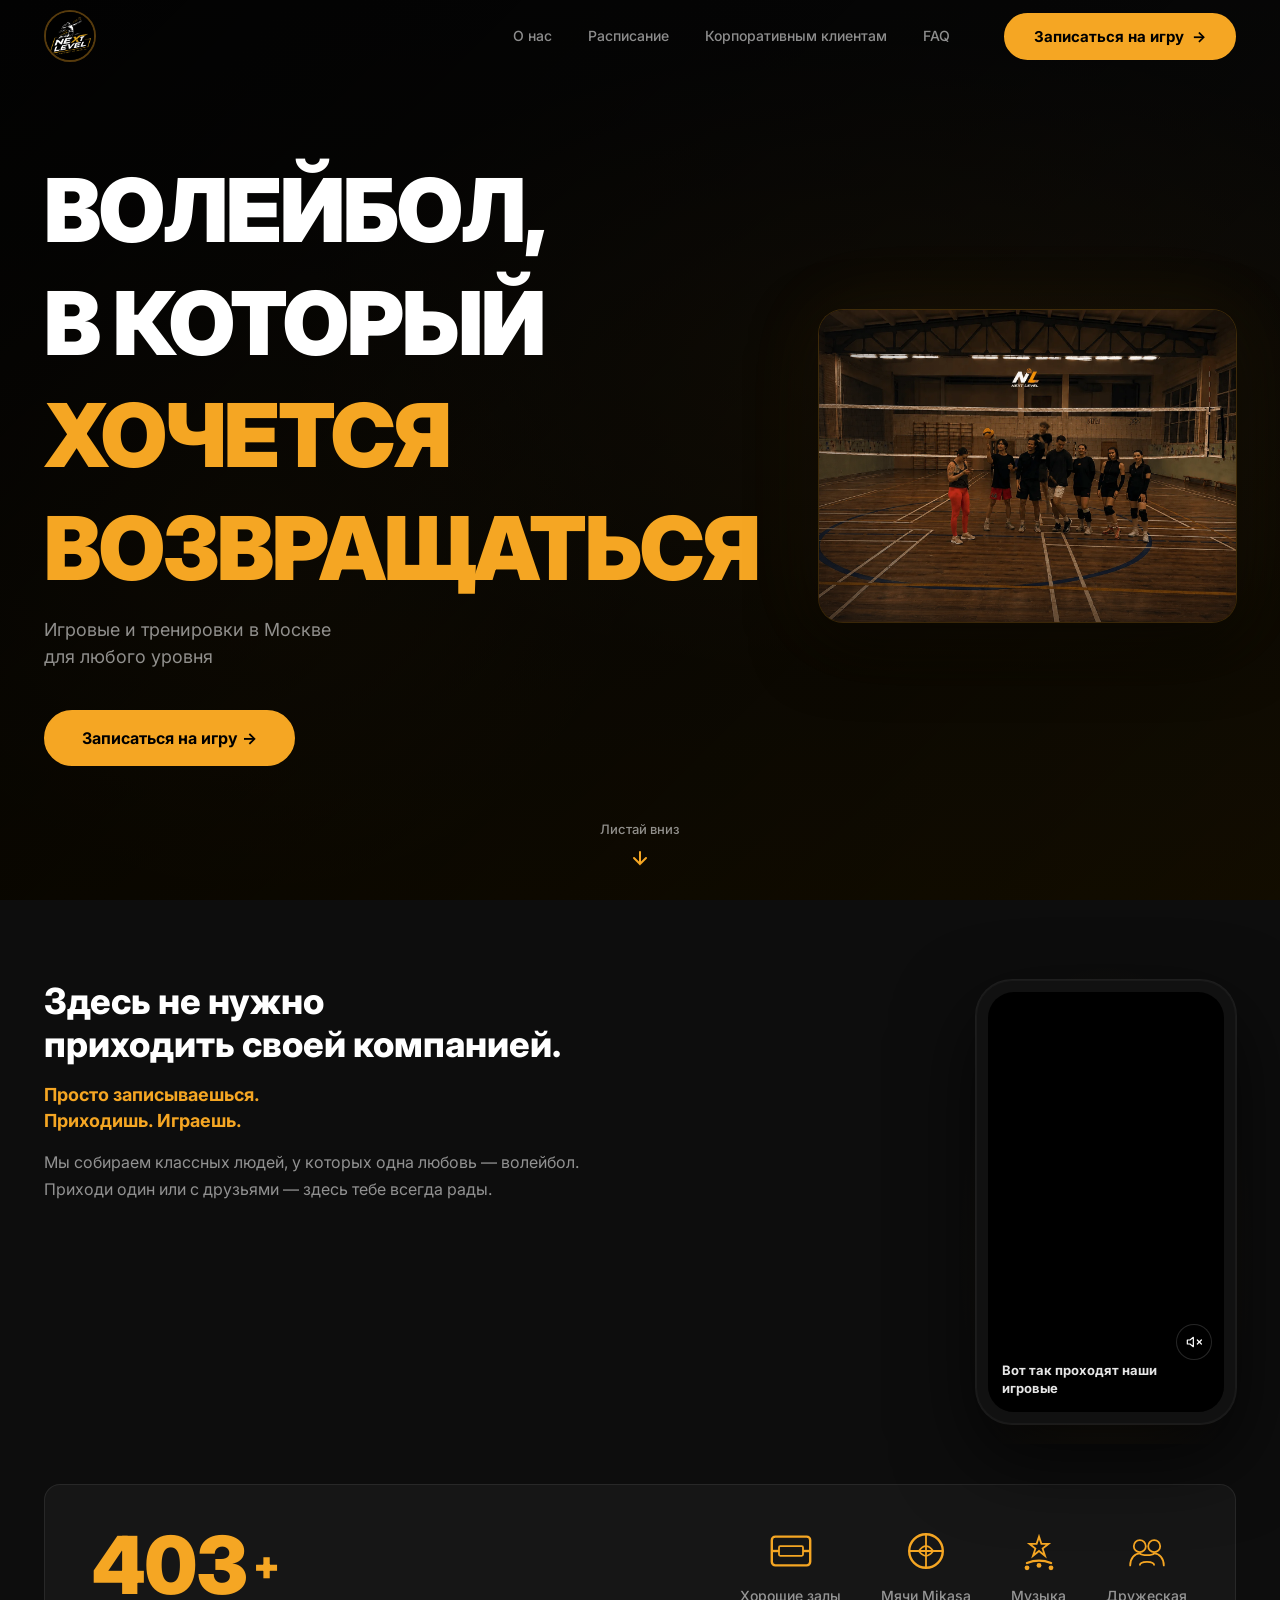
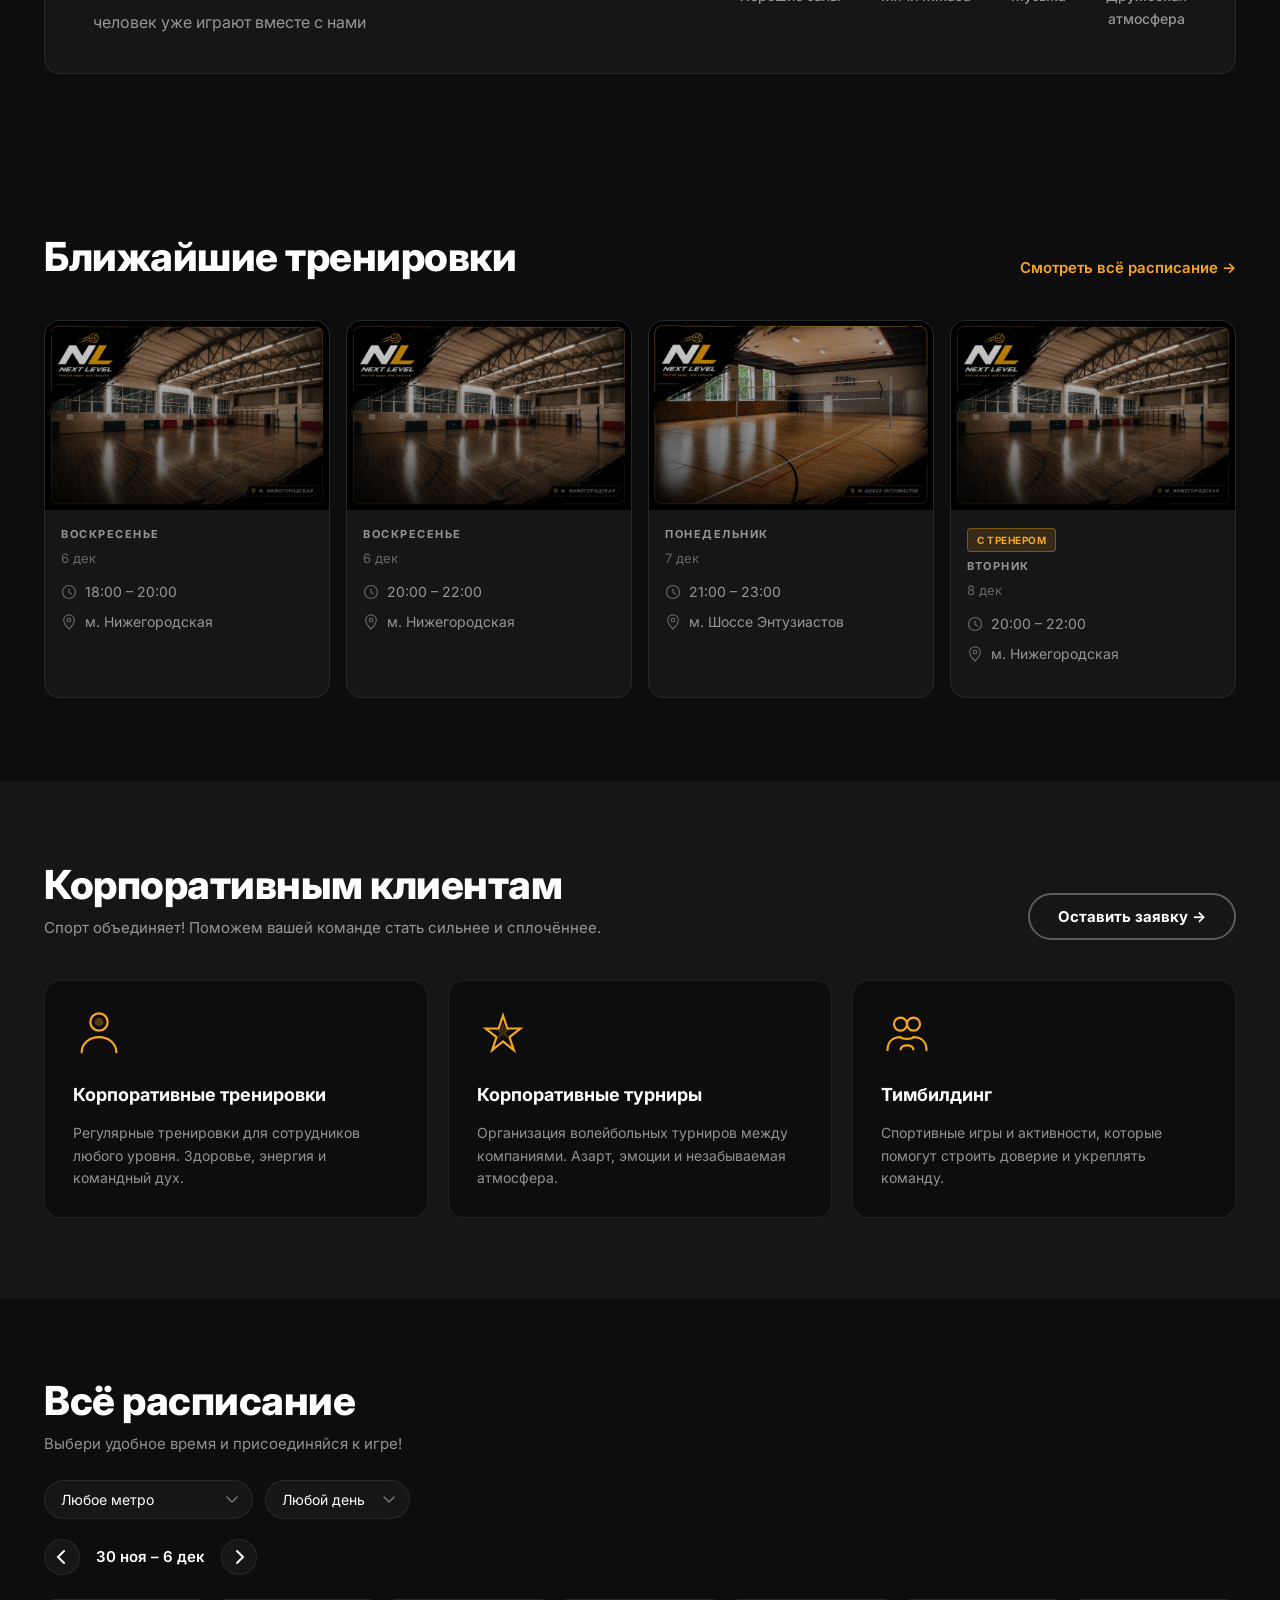
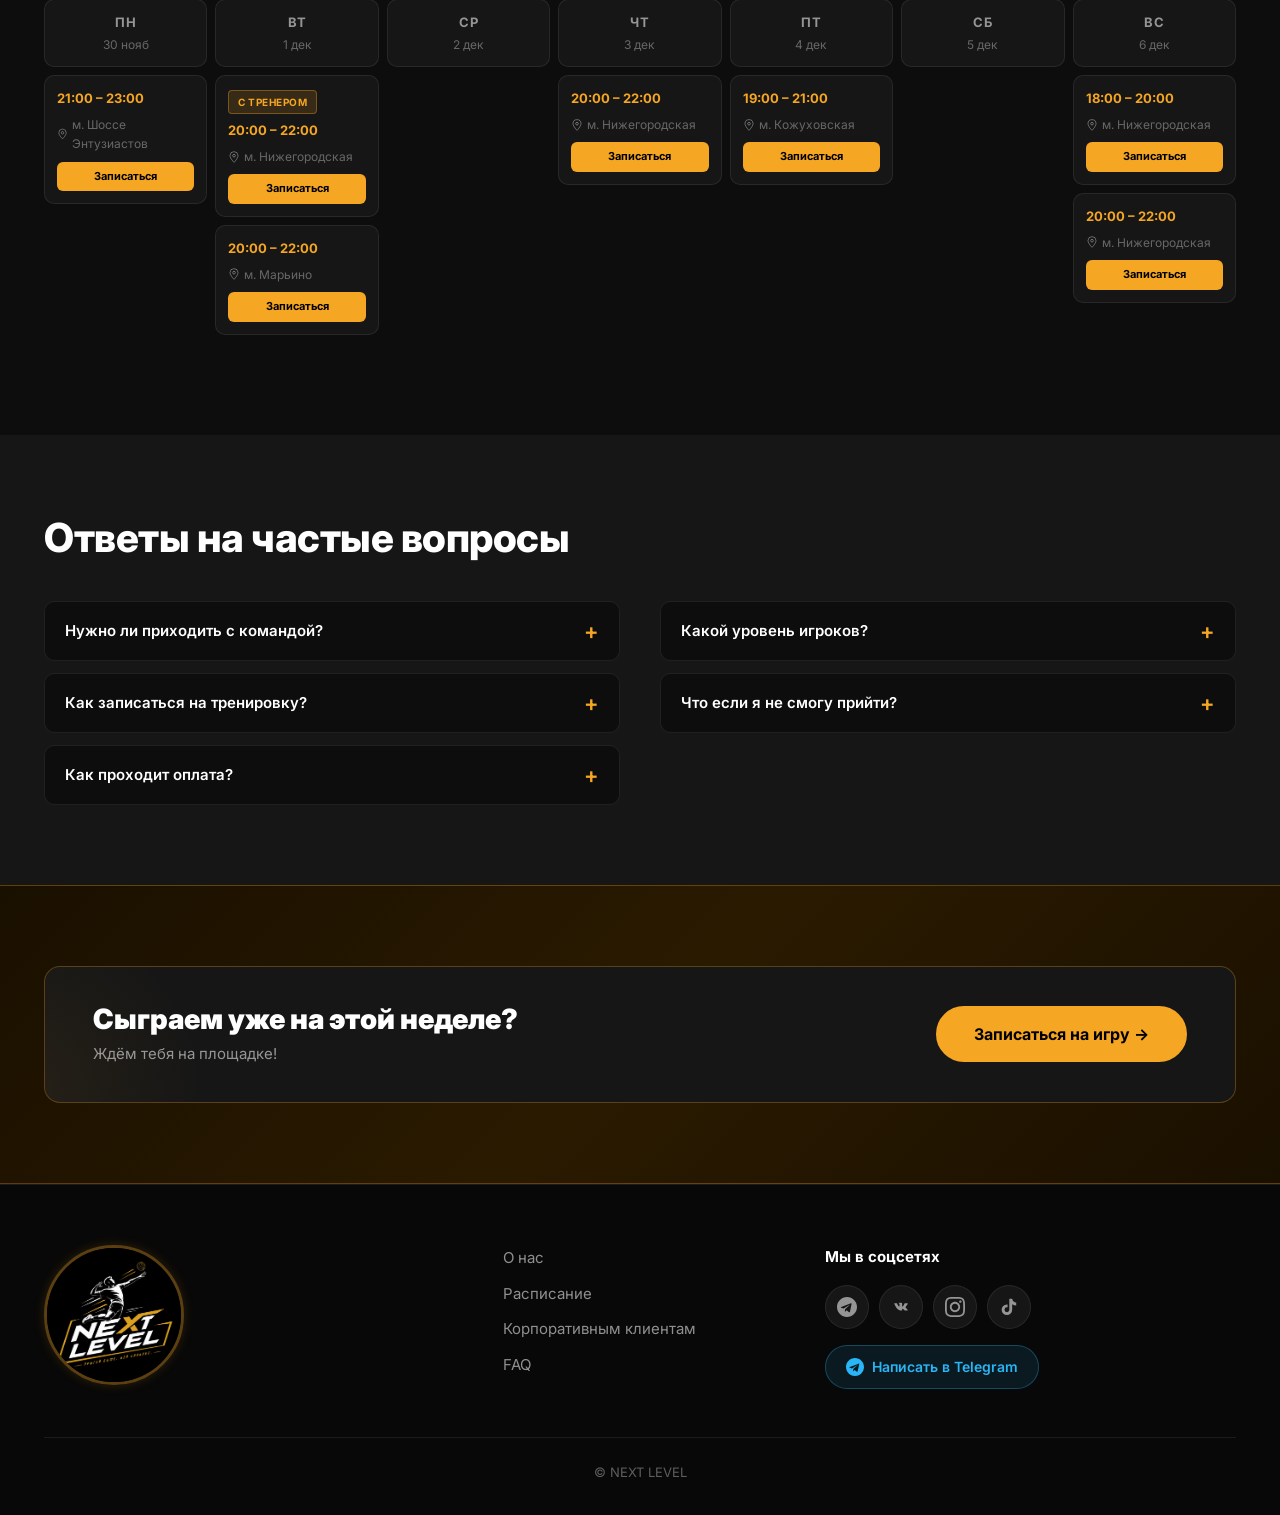
==== commit 43298439: "update info" ====
--- a/index.html
+++ b/index.html
@@ -9,7 +9,7 @@
   <meta name="author" content="NEXT LEVEL">
 
   <meta property="og:title" content="NEXT LEVEL — Волейбол в который хочется возвращаться">
-  <meta property="og:description" content="Игровые и тренировки в Москве для любого уровня. 400+ игроков уже с нами. Записывайся онлайн!">
+  <meta property="og:description" content="Игровые и тренировки в Москве для любого уровня. 450+ игроков уже с нами. Записывайся онлайн!">
   <meta property="og:type" content="website">
   <meta property="og:url" content="https://nextlevel-msk.ru/">
   <meta property="og:site_name" content="NEXT LEVEL">
@@ -19,7 +19,7 @@
 
   <meta name="twitter:card" content="summary_large_image">
   <meta name="twitter:title" content="NEXT LEVEL — Волейбол в который хочется возвращаться">
-  <meta name="twitter:description" content="Игровые и тренировки в Москве для любого уровня. 400+ игроков уже с нами.">
+  <meta name="twitter:description" content="Игровые и тренировки в Москве для любого уровня. 450+ игроков уже с нами.">
   <meta name="twitter:image" content="https://nextlevel-msk.ru/hero.png">
 
   <meta name="theme-color" content="#F5A623">
@@ -77,6 +77,16 @@
           "addressCountry": "RU",
           "description": "м. Кожуховская"
         }
+      },
+      {
+        "@type": "Place",
+        "name": "Зал у м. Марьино",
+        "address": {
+          "@type": "PostalAddress",
+          "addressLocality": "Москва",
+          "addressCountry": "RU",
+          "description": "м. Марьино"
+        }
       }
     ]
   }
@@ -232,7 +242,7 @@
         <div class="stats reveal-up">
           <div class="stats__counter">
             <div class="stats__main">
-              <span class="stats__number" data-target="400">0</span>
+              <span class="stats__number" data-target="450">0</span>
               <span class="stats__plus">+</span>
             </div>
             <p class="stats__label">человек уже играют вместе с нами</p>
@@ -368,6 +378,7 @@
             <option value="shosse">м. Шоссе Энтузиастов</option>
             <option value="nizh">м. Нижегородская</option>
             <option value="kozh">м. Кожуховская</option>
+            <option value="marino">м. Марьино</option>
           </select>
           <select class="filter-select" id="filterDay" aria-label="Выбрать день">
             <option value="">Любой день</option>
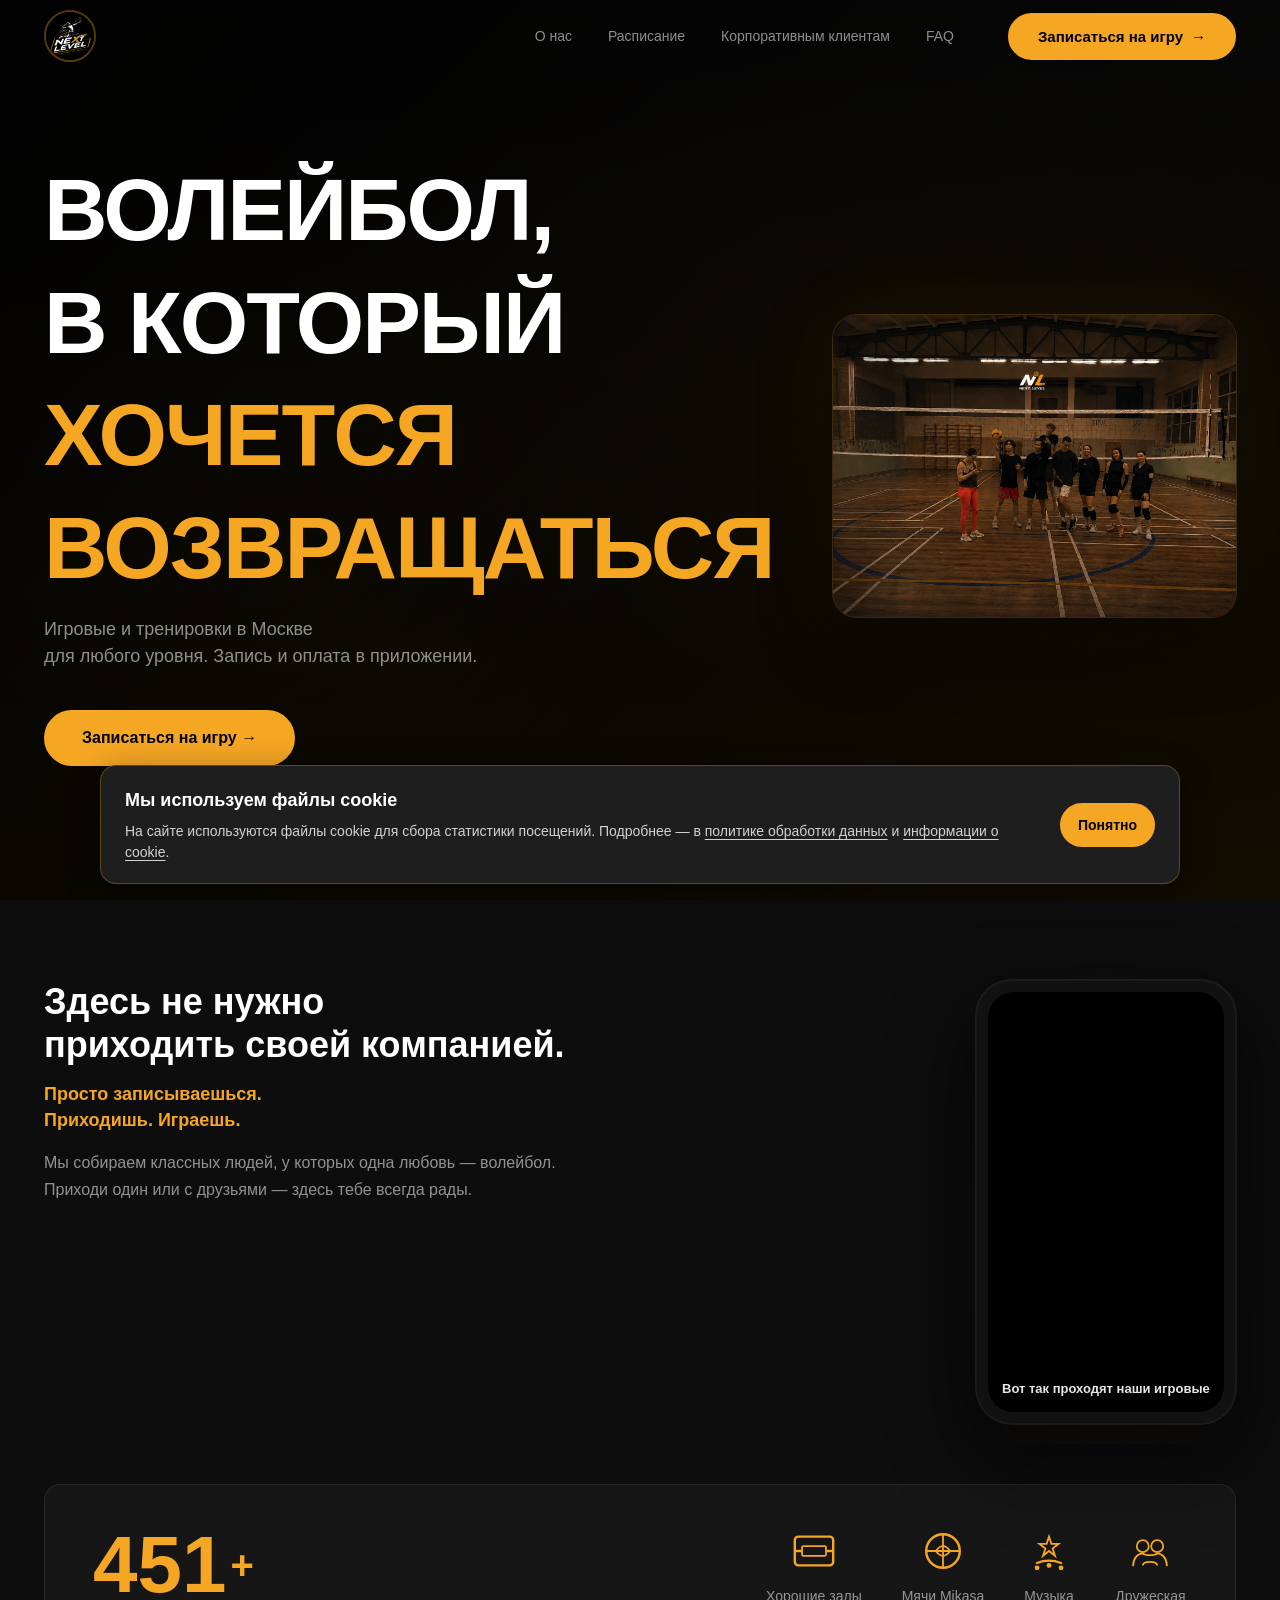
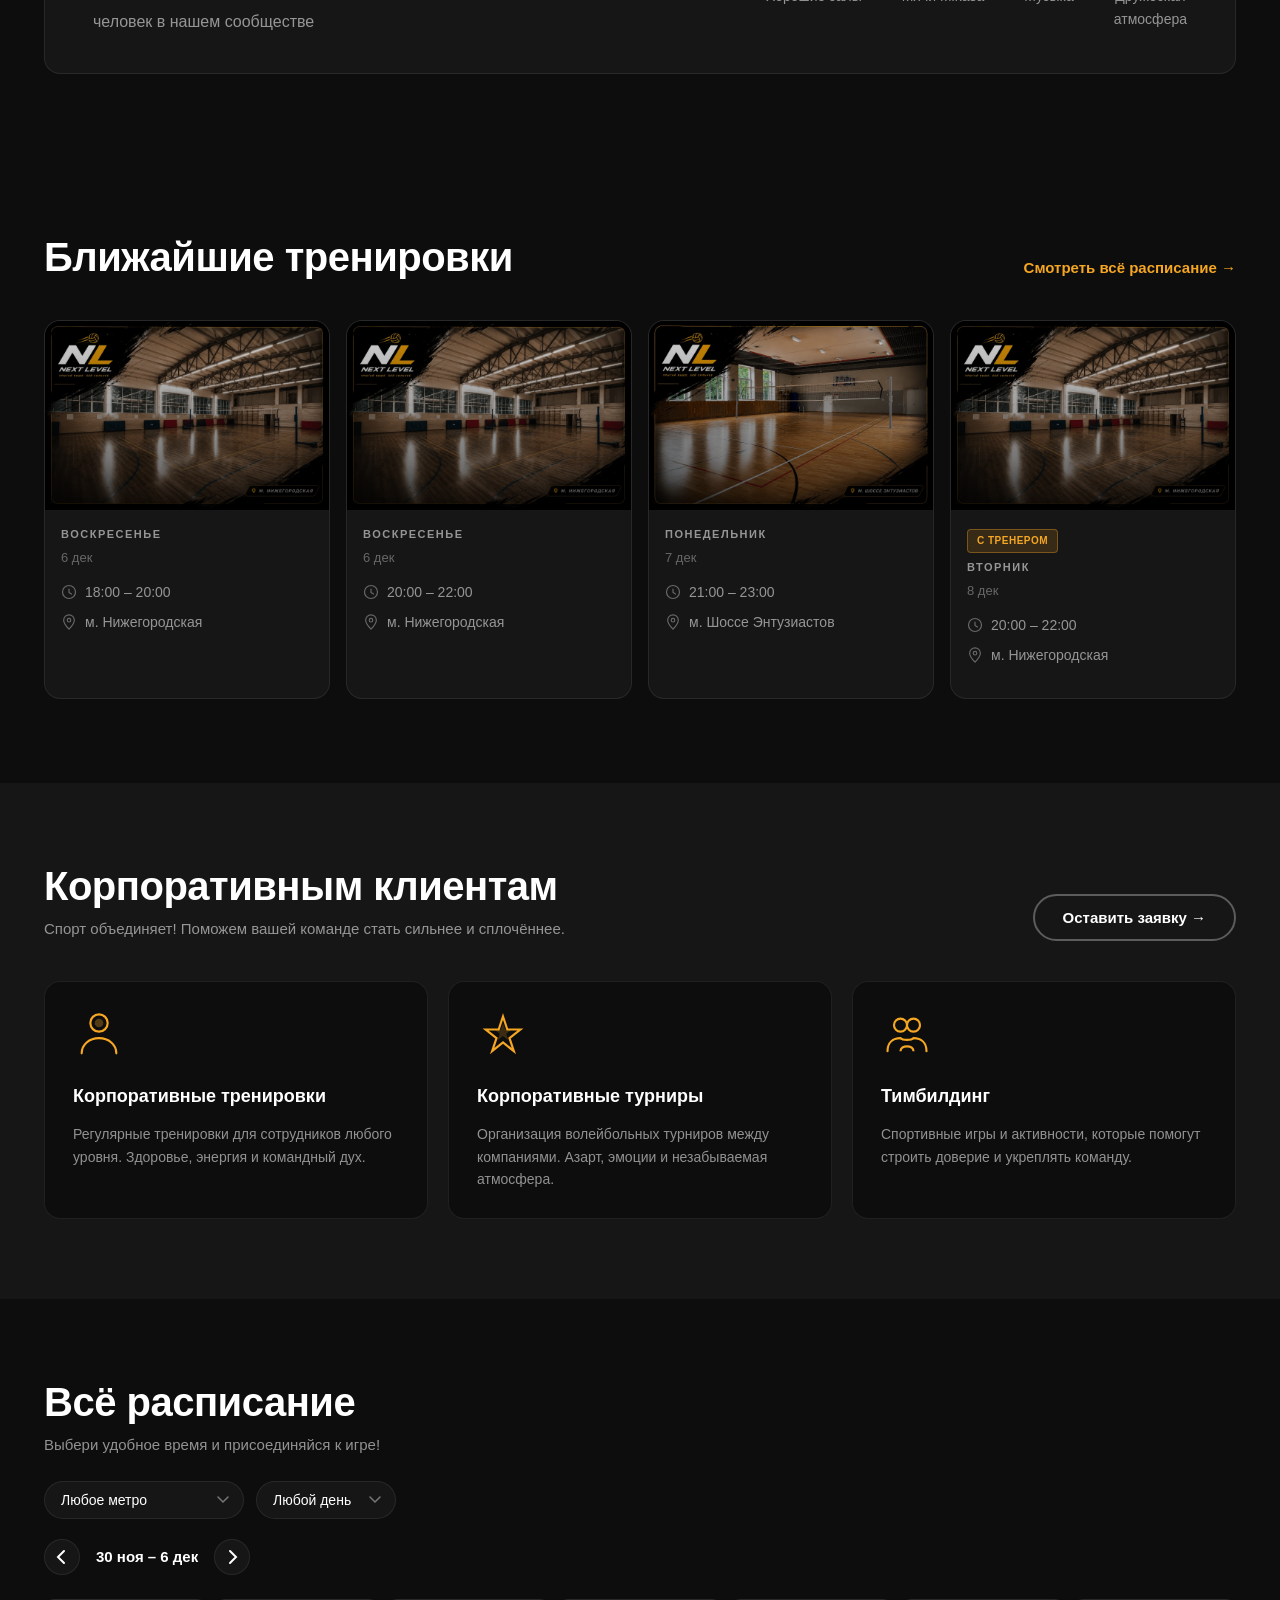
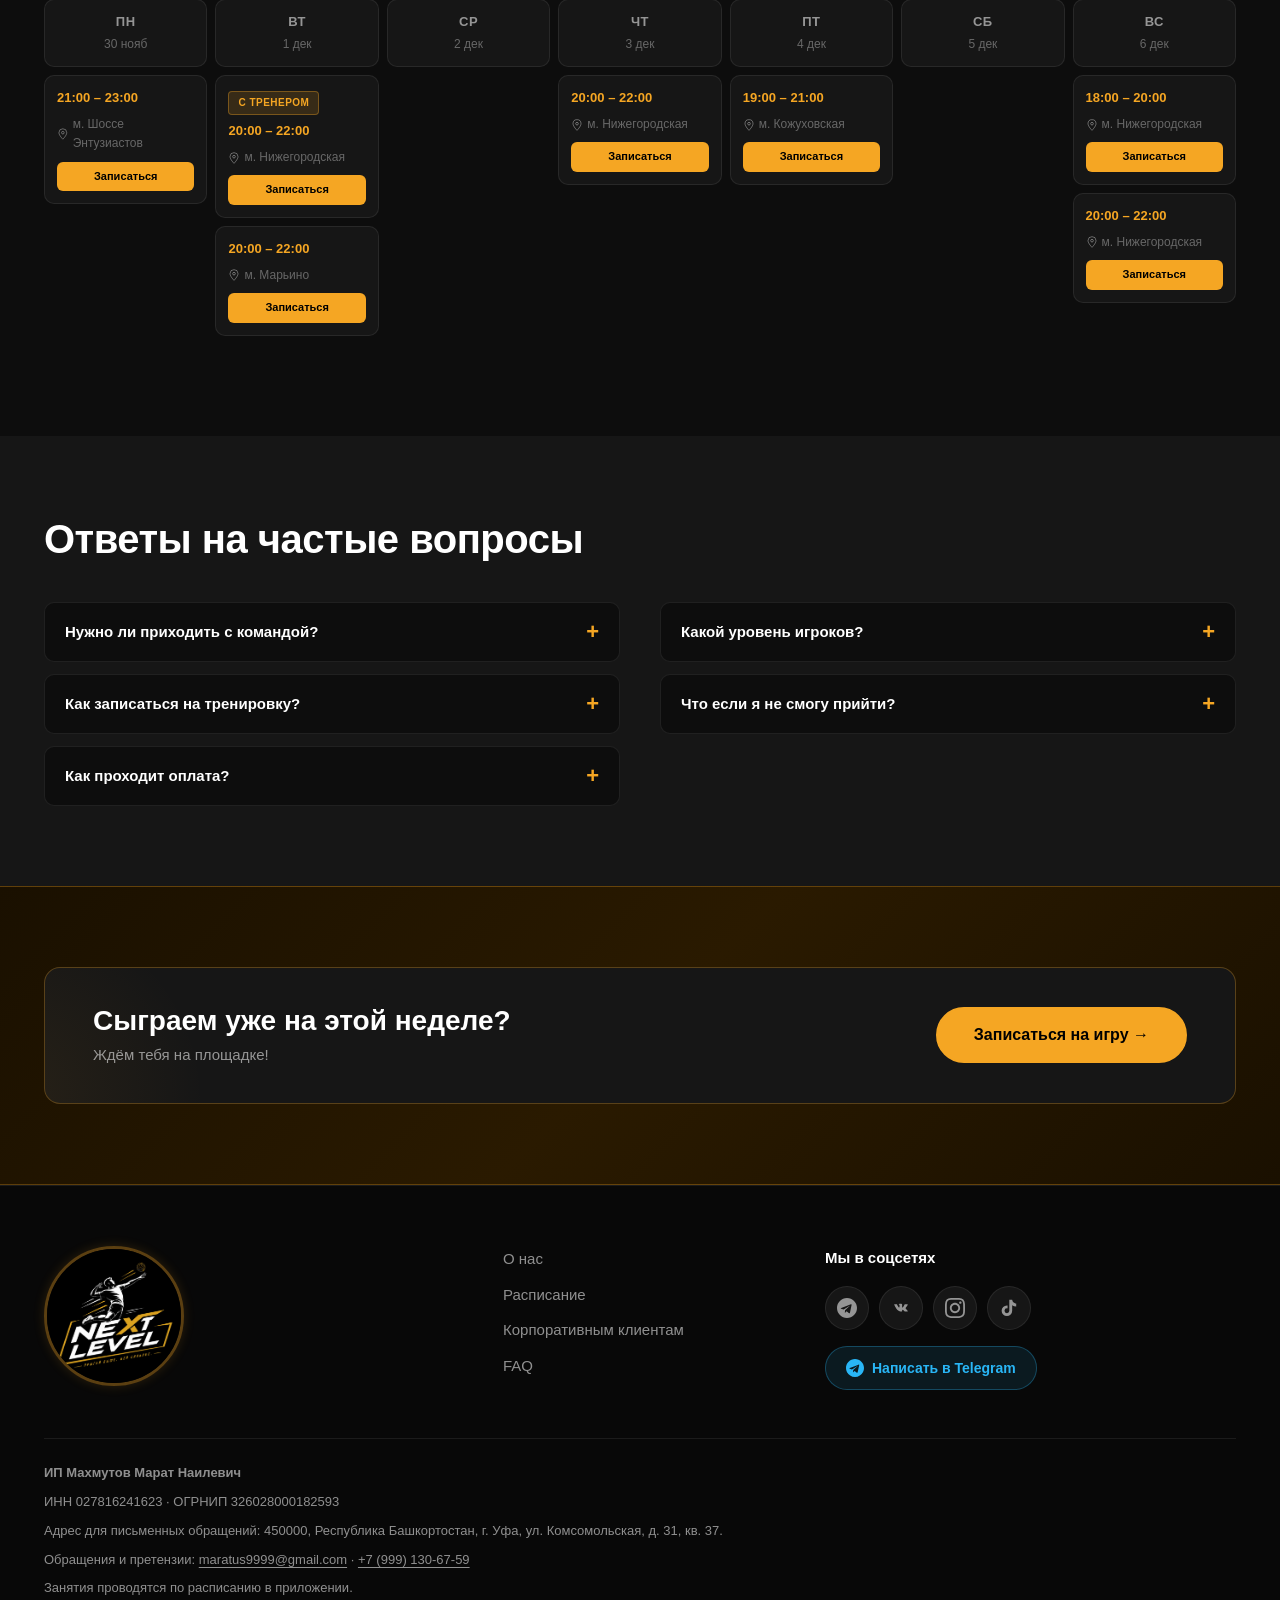
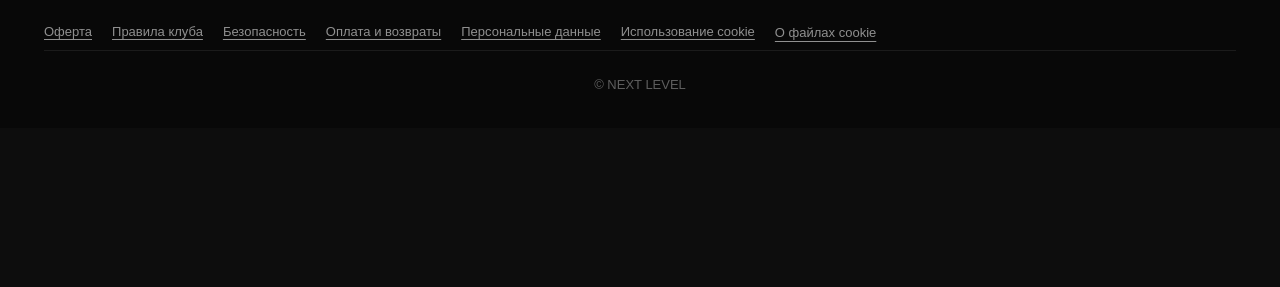
==== commit edbcc678: "add link for app" ====
--- a/index.html
+++ b/index.html
@@ -9,7 +9,7 @@
   <meta name="author" content="NEXT LEVEL">
 
   <meta property="og:title" content="NEXT LEVEL — Волейбол в который хочется возвращаться">
-  <meta property="og:description" content="Игровые и тренировки в Москве для любого уровня. 450+ игроков уже с нами. Записывайся онлайн!">
+  <meta property="og:description" content="Игровые и тренировки в Москве для любого уровня. 500+ человек в нашем сообществе. Записывайся онлайн!">
   <meta property="og:type" content="website">
   <meta property="og:url" content="https://nextlevel-msk.ru/">
   <meta property="og:site_name" content="NEXT LEVEL">
@@ -19,7 +19,7 @@
 
   <meta name="twitter:card" content="summary_large_image">
   <meta name="twitter:title" content="NEXT LEVEL — Волейбол в который хочется возвращаться">
-  <meta name="twitter:description" content="Игровые и тренировки в Москве для любого уровня. 450+ игроков уже с нами.">
+  <meta name="twitter:description" content="Игровые и тренировки в Москве для любого уровня. 500+ человек в нашем сообществе.">
   <meta name="twitter:image" content="https://nextlevel-msk.ru/hero.png">
 
   <meta name="theme-color" content="#F5A623">
@@ -96,24 +96,10 @@
 
   <link rel="preload" href="hero.webp" as="image" fetchpriority="high" type="image/webp">
 
-  <link rel="preconnect" href="https://fonts.googleapis.com">
-  <link rel="preconnect" href="https://fonts.gstatic.com" crossorigin>
-  <link href="https://fonts.googleapis.com/css2?family=Inter:wght@400;500;600;700;800;900&display=swap" rel="stylesheet">
-
-  <link rel="stylesheet" href="styles.css">
+
+  <link rel="stylesheet" href="styles.css?v=20261113d">
 </head>
 <body>
-
-  <script type="text/javascript">
-    (function(m,e,t,r,i,k,a){
-        m[i]=m[i]||function(){(m[i].a=m[i].a||[]).push(arguments)};
-        m[i].l=1*new Date();
-        for (var j = 0; j < document.scripts.length; j++) {if (document.scripts[j].src === r) { return; }}
-        k=e.createElement(t),a=e.getElementsByTagName(t)[0],k.async=1,k.src=r,a.parentNode.insertBefore(k,a)
-    })(window, document,'script','https://mc.yandex.ru/metrika/tag.js?id=111438851', 'ym');
-    ym(111438851, 'init', {ssr:true, webvisor:true, clickmap:true, ecommerce:"dataLayer", referrer: document.referrer, url: location.href, accurateTrackBounce:true, trackLinks:true});
-  </script>
-  <noscript><div><img src="https://mc.yandex.ru/watch/111438851" style="position:absolute; left:-9999px;" alt=""></div></noscript>
 
   <header class="header" id="header">
     <div class="container header__inner">
@@ -133,7 +119,7 @@
         </ul>
       </nav>
 
-      <a href="https://t.me/next_level_volley" target="_blank" rel="noopener noreferrer" class="btn btn--primary header__cta">
+      <a href="https://app.nextlevel-msk.ru/" target="_blank" rel="noopener noreferrer" class="btn btn--primary header__cta">
         Записаться на игру <span class="btn__arrow">→</span>
       </a>
 
@@ -150,7 +136,7 @@
           <li><a class="mobile-menu__link" href="#corporate">Корпоративным клиентам</a></li>
           <li><a class="mobile-menu__link" href="#faq">FAQ</a></li>
         </ul>
-        <a href="https://t.me/next_level_volley" target="_blank" rel="noopener noreferrer" class="btn btn--primary mobile-menu__cta">Записаться на игру →</a>
+        <a href="https://app.nextlevel-msk.ru/" target="_blank" rel="noopener noreferrer" class="btn btn--primary mobile-menu__cta">Записаться на игру →</a>
       </nav>
     </div>
   </header>
@@ -170,9 +156,9 @@
             <span class="hero__title-accent reveal-up delay-2">ХОЧЕТСЯ</span>
             <span class="hero__title-accent reveal-up delay-3">ВОЗВРАЩАТЬСЯ</span>
           </h1>
-          <p class="hero__sub reveal-up delay-4">Игровые и тренировки в Москве<br>для любого уровня</p>
+          <p class="hero__sub reveal-up delay-4">Игровые и тренировки в Москве<br>для любого уровня. Запись и оплата в приложении.</p>
           <div class="hero__actions reveal-up delay-5">
-            <a href="https://t.me/next_level_volley" target="_blank" rel="noopener noreferrer" class="btn btn--primary btn--large">Записаться на игру →</a>
+            <a href="https://app.nextlevel-msk.ru/" target="_blank" rel="noopener noreferrer" class="btn btn--primary btn--large">Записаться на игру →</a>
           </div>
         </div>
         <div class="hero__image-wrap">
@@ -242,10 +228,10 @@
         <div class="stats reveal-up">
           <div class="stats__counter">
             <div class="stats__main">
-              <span class="stats__number" data-target="450">0</span>
+              <span class="stats__number" data-target="500">0</span>
               <span class="stats__plus">+</span>
             </div>
-            <p class="stats__label">человек уже играют вместе с нами</p>
+            <p class="stats__label">человек в нашем сообществе</p>
           </div>
           <div class="stats__features">
             <div class="stats__feature">
@@ -431,7 +417,7 @@
                 <span class="faq__icon">+</span>
               </button>
               <div class="faq__answer">
-                <p>Заходи в нашу группу в Telegram, находи пост с нужной тренировкой и открывай комментарии. Скопируй последний список участников, добавь своё имя и отправь — готово, ты в игре.</p>
+                <p>Открой <a href="https://app.nextlevel-msk.ru/" target="_blank" rel="noopener noreferrer">приложение NEXT LEVEL</a>, выбери занятие в расписании и войди по номеру телефона. В карточке занятия можно записаться и оплатить участие.</p>
               </div>
             </div>
             <div class="faq__item reveal-up delay-2">
@@ -440,7 +426,7 @@
                 <span class="faq__icon">+</span>
               </button>
               <div class="faq__answer">
-                <p>Оплатить нужно за 4 часа до игры по реквизитам, которые указаны в посте с тренировкой — их найдёшь в нашей группе в Telegram.</p>
+                <p>Оплачивай участие через СБП в приложении после записи. Стоимость и доступное время на оплату указаны в приложении.</p>
               </div>
             </div>
           </div>
@@ -460,7 +446,7 @@
                 <span class="faq__icon">+</span>
               </button>
               <div class="faq__answer">
-                <p>Выписаться нужно так же, как и записался — в комментариях к посту в Telegram, не позднее чем за 4 часа до игры. При отмене позже — штраф в размере стоимости тренировки.</p>
+                <p>Отмени запись в разделе «Мои записи» приложения. Срок отмены с возвратом указан в твоей записи. Перед подтверждением отмены приложение покажет условия возврата.</p>
               </div>
             </div>
           </div>
@@ -475,7 +461,7 @@
             <h2 class="cta-banner__title">Сыграем уже на этой неделе?</h2>
             <p class="cta-banner__sub">Ждём тебя на площадке!</p>
           </div>
-          <a href="https://t.me/next_level_volley" target="_blank" rel="noopener noreferrer" class="btn btn--primary btn--large cta-banner__btn">Записаться на игру →</a>
+          <a href="https://app.nextlevel-msk.ru/" target="_blank" rel="noopener noreferrer" class="btn btn--primary btn--large cta-banner__btn">Записаться на игру →</a>
         </div>
       </div>
     </section>
@@ -526,12 +512,41 @@
         </div>
       </div>
 
+
+      <div class="footer__legal">
+        <p><strong>ИП Махмутов Марат Наилевич</strong></p>
+        <p>ИНН 027816241623 · ОГРНИП 326028000182593</p>
+        <p>Адрес для письменных обращений: 450000, Республика Башкортостан, г. Уфа, ул. Комсомольская, д. 31, кв. 37.</p>
+        <p>Обращения и претензии: <a href="mailto:maratus9999@gmail.com">maratus9999@gmail.com</a> · <a href="tel:+79991306759">+7 (999) 130-67-59</a></p>
+        <p>Занятия проводятся по расписанию в приложении.</p>
+        <nav class="footer__documents" aria-label="Документы клуба">
+          <a href="https://app.nextlevel-msk.ru/legal/offer" target="_blank" rel="noopener noreferrer">Оферта</a>
+          <a href="https://app.nextlevel-msk.ru/legal/rules" target="_blank" rel="noopener noreferrer">Правила клуба</a>
+          <a href="https://app.nextlevel-msk.ru/legal/safety" target="_blank" rel="noopener noreferrer">Безопасность</a>
+          <a href="payment.html">Оплата и возвраты</a>
+          <a href="privacy.html">Персональные данные</a>
+          <a href="cookie-consent.html">Использование cookie</a>
+          <button type="button" class="cookie-settings" id="cookieSettings">О файлах cookie</button>
+        </nav>
+      </div>
+
       <div class="footer__bottom">
         <p>© NEXT LEVEL</p>
+
       </div>
     </div>
   </footer>
 
-  <script src="main.js" defer></script>
+  <section class="cookie-banner" id="cookieBanner" aria-labelledby="cookieTitle" hidden>
+    <div class="cookie-banner__content">
+      <h2 id="cookieTitle">Мы используем файлы cookie</h2>
+      <p>На сайте используются файлы cookie для сбора статистики посещений. Подробнее — в <a href="privacy.html">политике обработки данных</a> и <a href="cookie-consent.html">информации о cookie</a>.</p>
+    </div>
+    <div class="cookie-banner__actions">
+      <button type="button" class="btn btn--primary" id="cookieDismiss">Понятно</button>
+    </div>
+  </section>
+  <script src="cookies.js?v=20261113d" defer></script>
+  <script src="main.js?v=20261113d" defer></script>
 </body>
 </html>
--- a/styles.css
+++ b/styles.css
@@ -1342,3 +1342,39 @@
   white-space: nowrap;
   border-width: 0;
 }
+
+
+/* Application pricing and optional analytics consent. */
+.cookie-settings { color: var(--text-muted); font-size: 14px; text-decoration: underline; text-underline-offset: 4px; padding: 10px 0; }
+.cookie-settings:hover { color: var(--text); }
+.cookie-banner[hidden] { display: none; }
+.cookie-banner { position: fixed; z-index: 300; left: 16px; right: 16px; bottom: max(16px, env(safe-area-inset-bottom)); max-width: 1080px; margin: 0 auto; padding: 20px 24px; display: flex; gap: 24px; align-items: center; background: var(--bg-card-2); border: 1px solid var(--border-accent); border-radius: var(--radius); box-shadow: var(--shadow); max-height: 80dvh; overflow-y: auto; }
+.cookie-banner__content { flex: 1; min-width: 0; }
+.cookie-banner h2 { font-size: 18px; margin-bottom: 6px; }
+.cookie-banner p { color: rgba(255,255,255,.8); font-size: 14px; line-height: 1.5; }
+.cookie-banner details { margin-top: 8px; }
+.cookie-banner summary { cursor: pointer; color: var(--accent); font-size: 14px; }
+.cookie-banner details p { margin-top: 8px; }
+.cookie-banner__actions { display: flex; gap: 10px; flex-wrap: wrap; }
+.cookie-banner__actions .btn { min-height: 44px; padding: 12px 16px; font-size: 14px; }
+.cookie-banner button:focus-visible, .cookie-settings:focus-visible { outline: 2px solid var(--accent); outline-offset: 4px; }
+body { padding-bottom: var(--cookie-banner-height, 0px); }
+@media (max-width: 760px) {
+  .cookie-banner { left: 12px; right: 12px; padding: 18px; gap: 16px; flex-direction: column; align-items: stretch; }
+  .cookie-banner__actions .btn { flex: 1; }
+}
+
+/* Keep off-canvas panels and reveal animations inside the mobile viewport. */
+html { overflow-x: hidden; }
+
+.footer__legal { border-top: 1px solid var(--border); margin-top: 32px; padding-top: 24px; color: var(--text-muted); font-size: 13px; overflow-wrap: anywhere; }
+.footer__legal p + p { margin-top: 8px; }
+.footer__legal a, .legal-page a, .cookie-banner a { text-decoration: underline; text-underline-offset: 3px; }
+.footer__documents { display: flex; flex-wrap: wrap; align-items: center; gap: 12px 20px; margin-top: 16px; }
+.footer__documents .cookie-settings { font-size: inherit; }
+.legal-page { max-width: 900px; padding-top: 40px; padding-bottom: 60px; overflow-wrap: anywhere; }
+.legal-page h1 { font-size: clamp(26px, 5vw, 38px); line-height: 1.2; margin: 28px 0; }
+.legal-page h2 { font-size: 22px; margin: 28px 0 12px; }
+.legal-page p, .legal-page li { color: rgba(255,255,255,.8); margin-bottom: 14px; }
+.legal-page ul { list-style: disc; padding-left: 24px; }
+.legal-page a, .legal-back { color: var(--accent); }
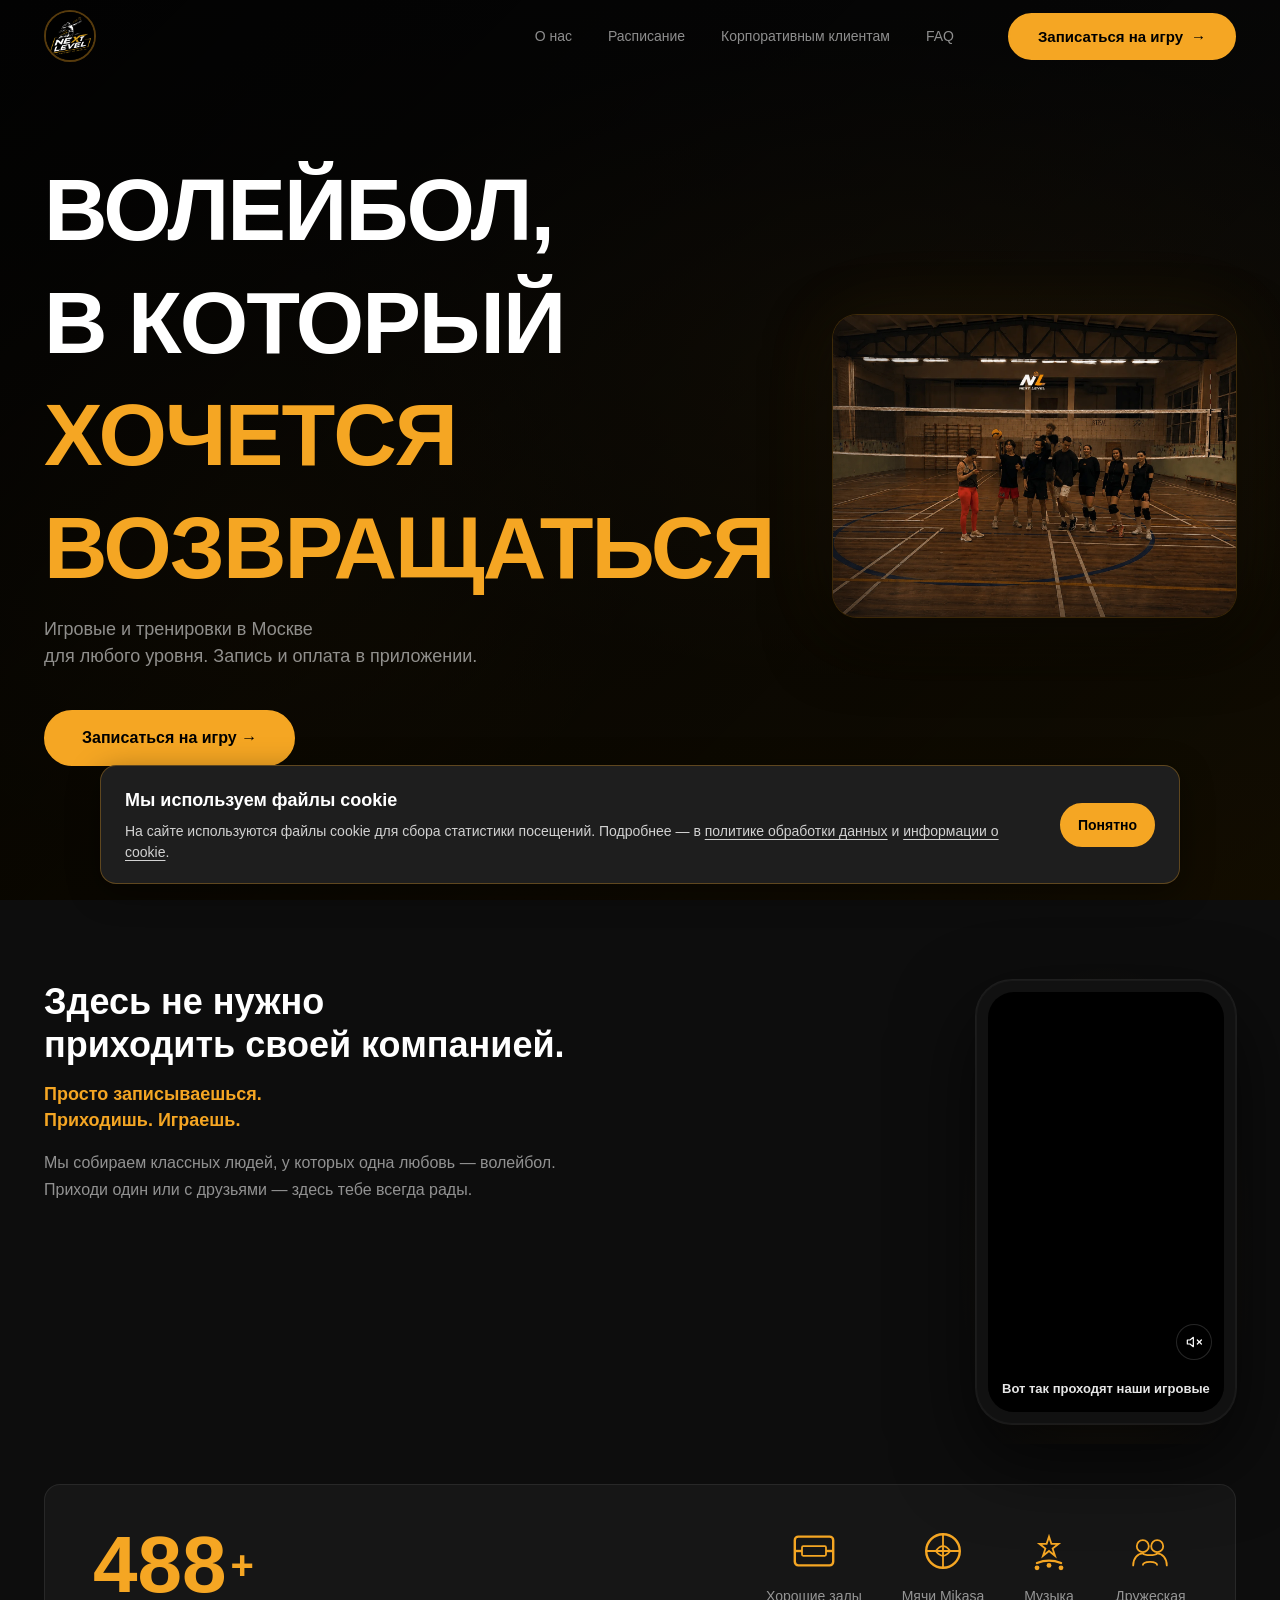
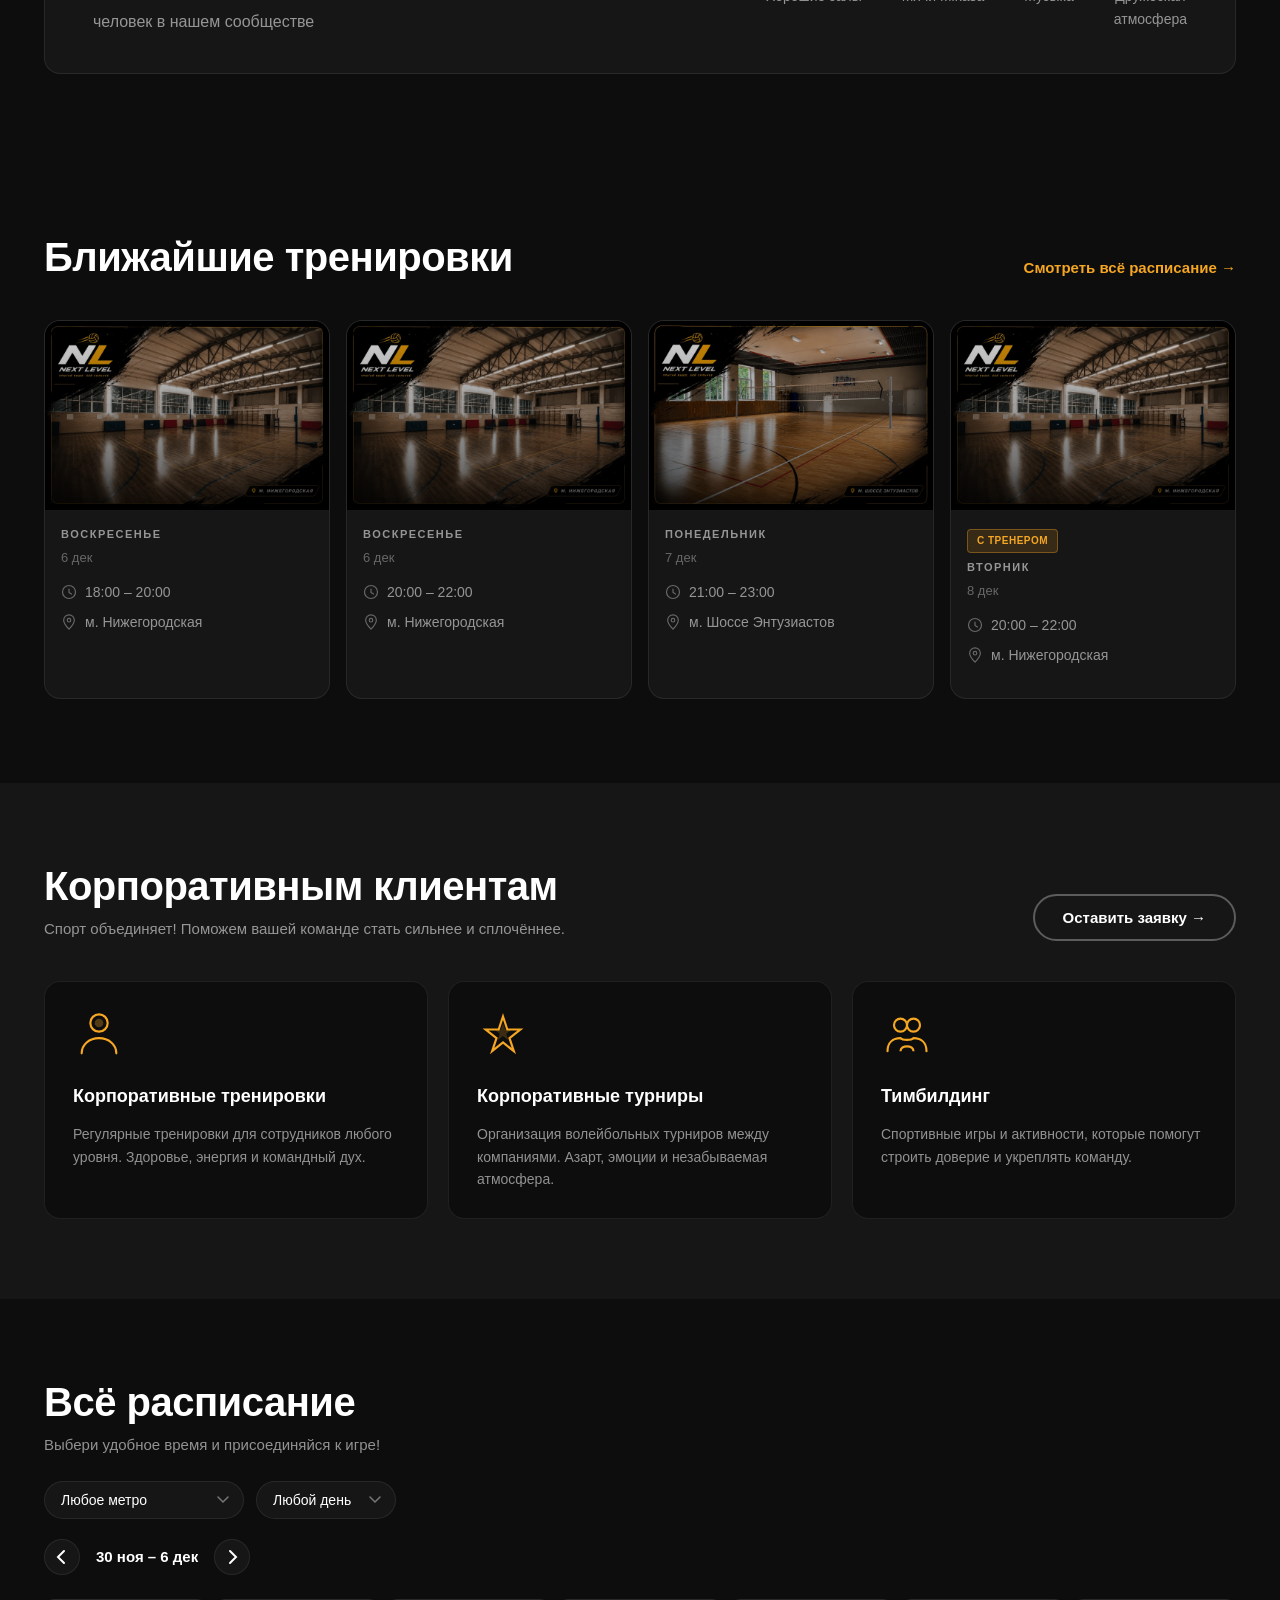
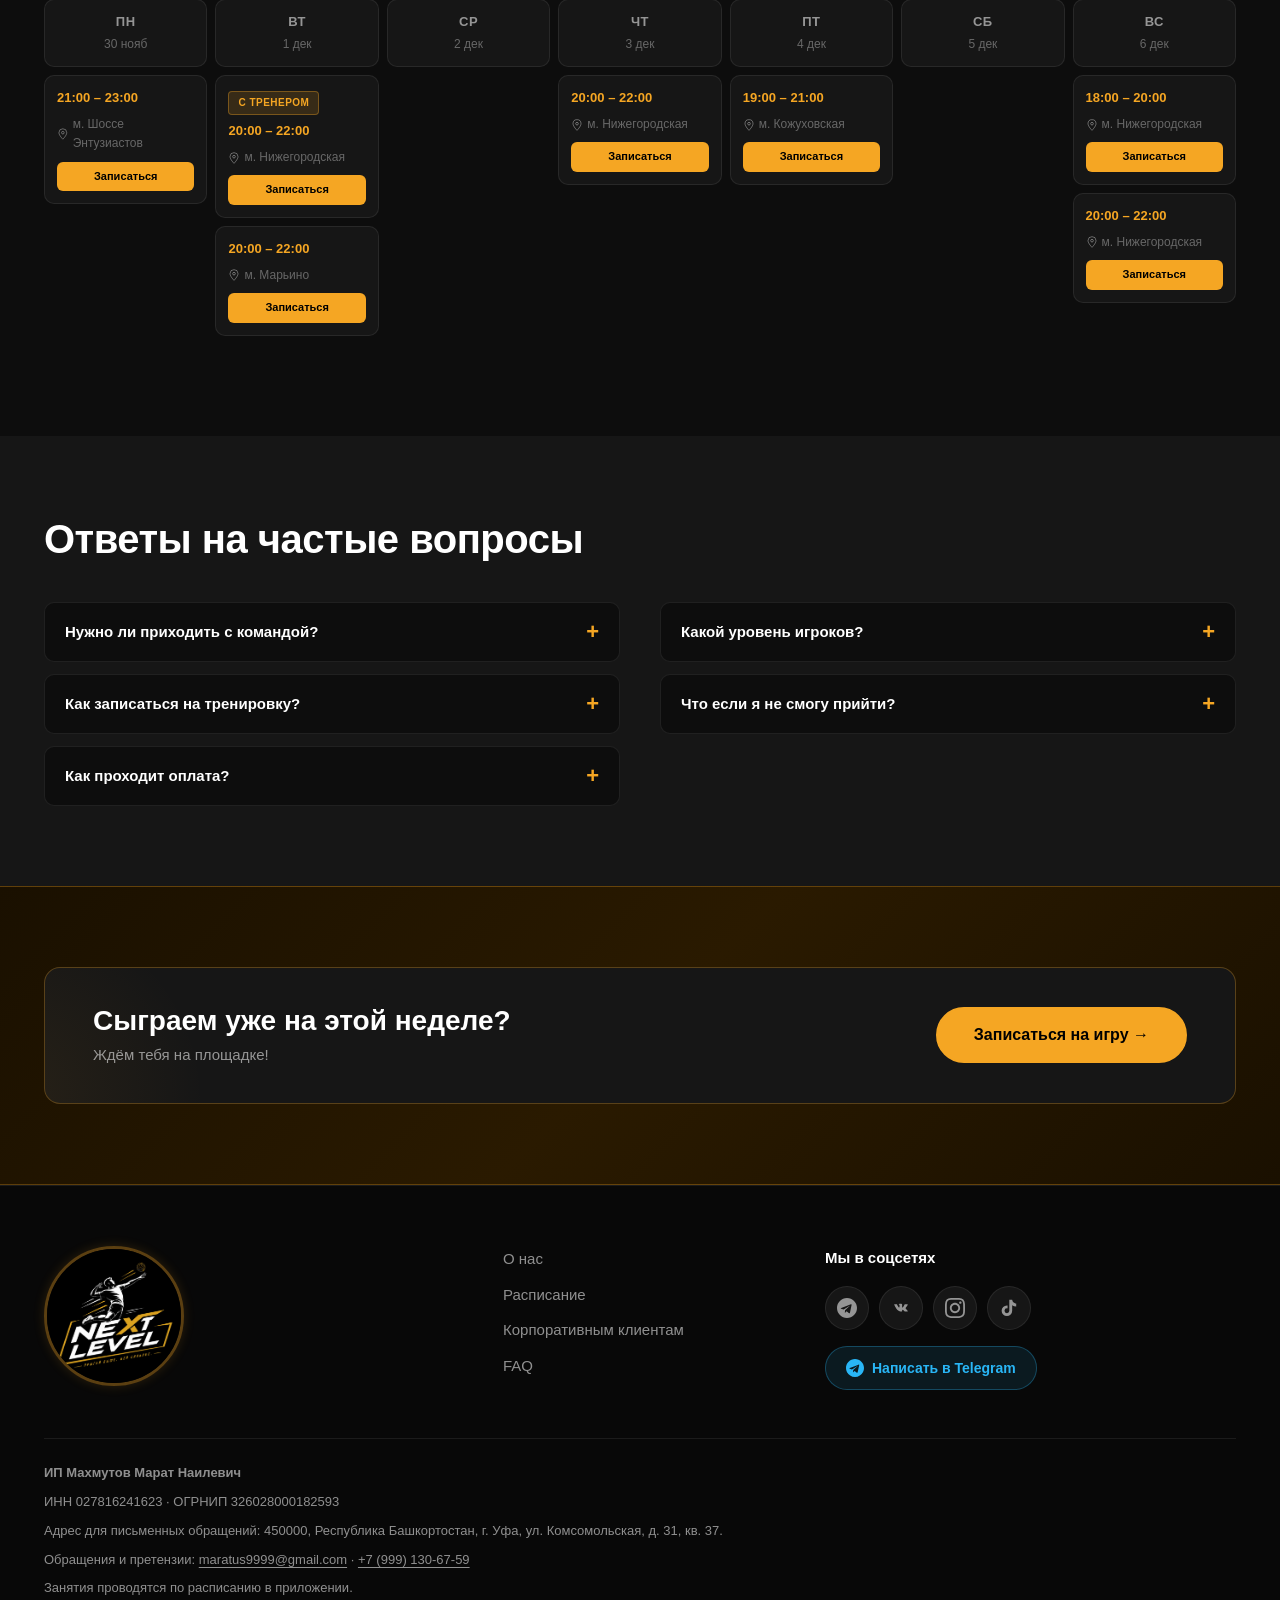
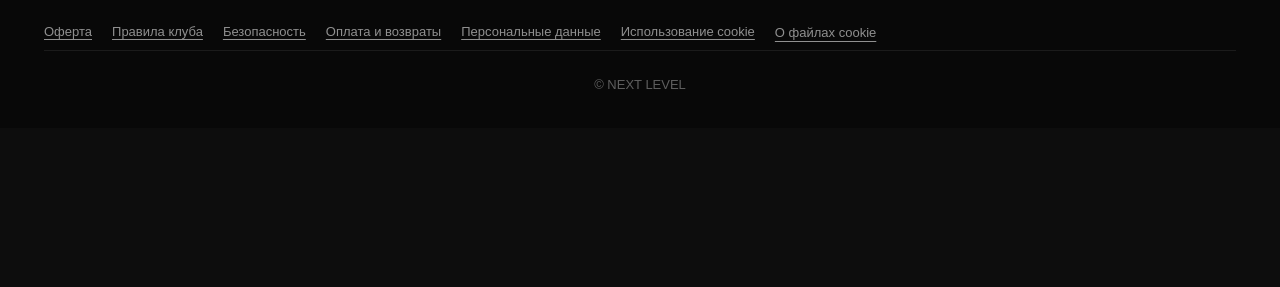
==== commit 390d6a3c: "add analytics" ====
--- a/index.html
+++ b/index.html
@@ -547,6 +547,7 @@
     </div>
   </section>
   <script src="cookies.js?v=20261113d" defer></script>
-  <script src="main.js?v=20261113d" defer></script>
+  <script src="analytics.js?v=20261116" defer></script>
+  <script src="main.js?v=20261116" defer></script>
 </body>
 </html>
